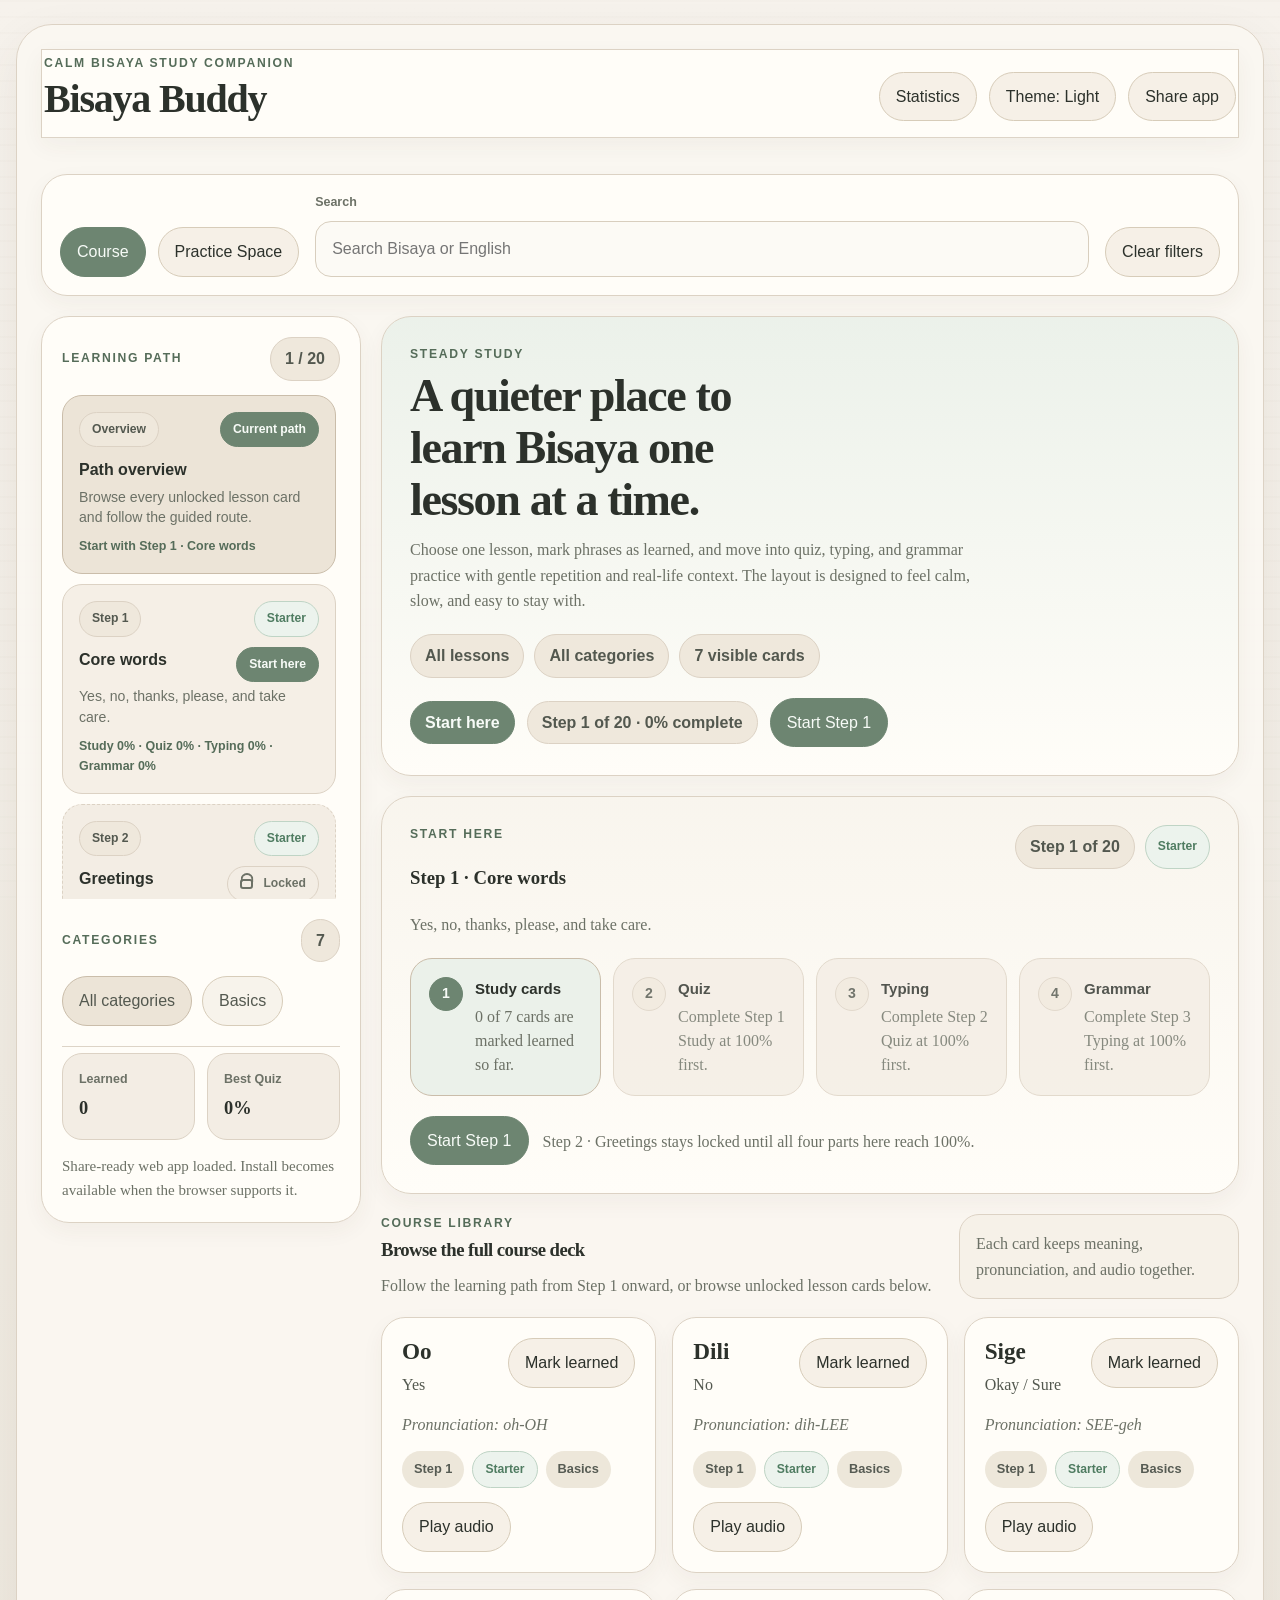
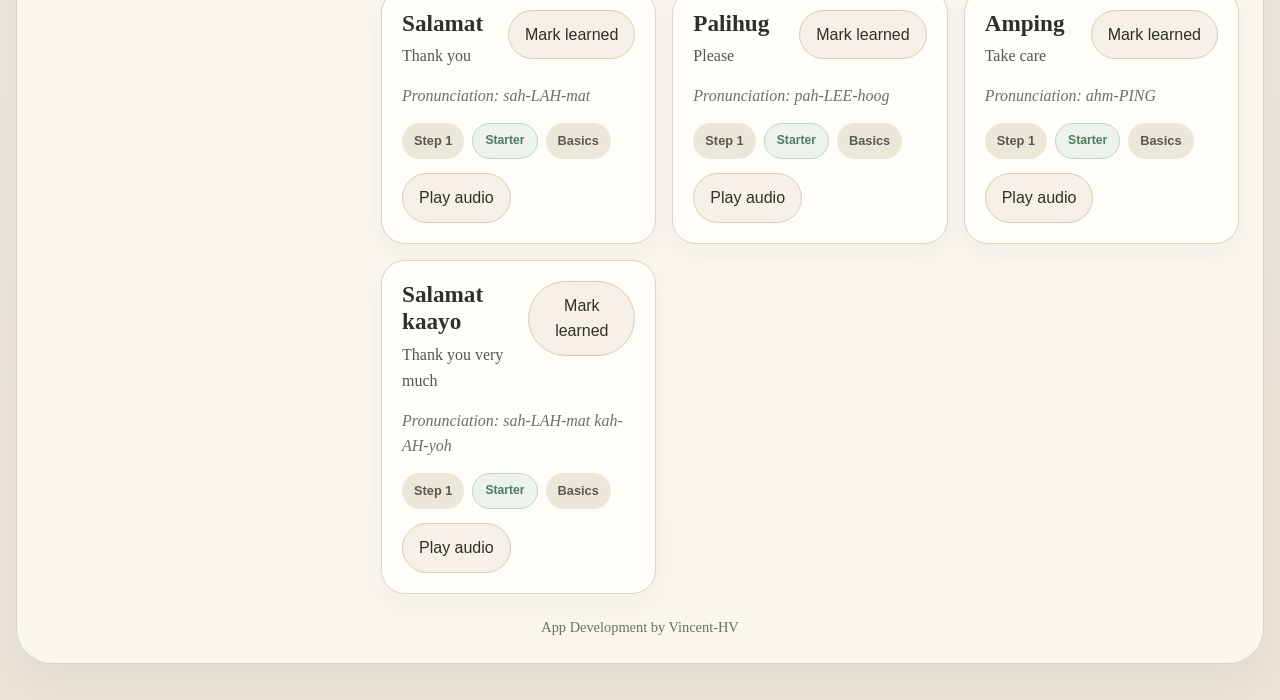
==== Bisaya Buddy Single File.html @ e60ea327 "Initial import of Bisaya Buddy" ====
<!DOCTYPE html>
<html lang="en">
  <head>
    <meta charset="UTF-8" />
    <meta
      name="viewport"
      content="width=device-width, initial-scale=1.0, viewport-fit=cover"
    />
    <meta
      name="description"
      content="Learn Bisaya with English translations, pronunciation guides, audio, and quizzes."
    />
    <meta name="format-detection" content="telephone=no" />
    <meta name="theme-color" content="#ece6db" />
    <meta name="mobile-web-app-capable" content="yes" />
    <meta name="apple-mobile-web-app-capable" content="yes" />
    <meta name="apple-mobile-web-app-status-bar-style" content="default" />
    <meta name="apple-mobile-web-app-title" content="Bisaya Buddy" />
    <title>Bisaya Buddy</title>
    <link rel="icon" href="[data-uri]" />
    <style>
:root {
  color-scheme: light;
  --safe-top: env(safe-area-inset-top, 0px);
  --safe-right: env(safe-area-inset-right, 0px);
  --safe-bottom: env(safe-area-inset-bottom, 0px);
  --safe-left: env(safe-area-inset-left, 0px);
  --page-bg: #f5f1ea;
  --page-bg-alt: #ece6db;
  --page-ink: #2c312b;
  --muted: #6c7166;
  --muted-strong: #53584f;
  --line: #ddd4c7;
  --line-strong: #cfc2b1;
  --shell-bg: rgba(251, 248, 242, 0.9);
  --panel-bg: #fffdf8;
  --panel-muted: #f3ede4;
  --panel-soft: #f7f3eb;
  --panel-border: #dcd2c4;
  --panel-shadow: 0 18px 48px rgba(72, 63, 49, 0.08);
  --shadow-soft: 0 8px 22px rgba(72, 63, 49, 0.05);
  --accent: #6d8571;
  --accent-strong: #556c59;
  --accent-soft: #e3ece4;
  --accent-border: #bfd0c1;
  --accent-text: #f7fbf7;
  --button-bg: #f6f0e7;
  --button-hover-bg: #eee6da;
  --button-border: #d7ccb9;
  --input-bg: #fcfaf5;
  --input-border: #d8cebe;
  --input-focus: #8ea593;
  --pill-bg: #efe8dc;
  --lesson-bg: #f5efe6;
  --lesson-hover-bg: #eee7da;
  --selection-bg: #ece4d7;
  --selection-border: #cabdaa;
  --note-bg: #f6f1e8;
  --meta-chip-bg: #ede7da;
  --meta-chip-ink: #565b53;
  --empty-bg: #f4eee6;
  --empty-border: #d8ccbd;
  --choice-bg: #f7f3eb;
  --success: #4f7c61;
  --success-bg: #e8f1eb;
  --success-border: #bfd4c5;
  --danger: #9a5a60;
  --danger-bg: #f8eded;
  --danger-border: #e3c7ca;
  --radius-xl: 32px;
  --radius-lg: 24px;
  --radius-md: 18px;
  --radius-sm: 14px;
  --font-ui: "Avenir Next", "Optima", "Segoe UI", sans-serif;
  --font-copy: "Charter", Georgia, serif;
  --font-display: "Baskerville", "Times New Roman", serif;
}

html[data-theme="dark"] {
  color-scheme: dark;
  --page-bg: #202520;
  --page-bg-alt: #292e29;
  --page-ink: #f2efe8;
  --muted: #b8b3a8;
  --muted-strong: #dfdbd1;
  --line: #41473f;
  --line-strong: #555d53;
  --shell-bg: rgba(39, 44, 39, 0.88);
  --panel-bg: #2d322d;
  --panel-muted: #343934;
  --panel-soft: #303630;
  --panel-border: #454b43;
  --panel-shadow: 0 24px 58px rgba(0, 0, 0, 0.22);
  --shadow-soft: 0 10px 24px rgba(0, 0, 0, 0.18);
  --accent: #92ab95;
  --accent-strong: #b8c9b8;
  --accent-soft: #374238;
  --accent-border: #57695a;
  --accent-text: #182018;
  --button-bg: #373c37;
  --button-hover-bg: #414741;
  --button-border: #515850;
  --input-bg: #2f342f;
  --input-border: #4d534c;
  --input-focus: #9fb6a2;
  --pill-bg: #393e39;
  --lesson-bg: #333833;
  --lesson-hover-bg: #3a403a;
  --selection-bg: #414841;
  --selection-border: #657264;
  --note-bg: #333834;
  --meta-chip-bg: #3a403a;
  --meta-chip-ink: #d8dfd4;
  --empty-bg: #333833;
  --empty-border: #4c524c;
  --choice-bg: #343934;
  --success: #95cbab;
  --success-bg: #243328;
  --success-border: #466a52;
  --danger: #f0b5ba;
  --danger-bg: #472c31;
  --danger-border: #704249;
}

* {
  box-sizing: border-box;
}

html,
body {
  min-height: 100%;
  margin: 0;
}

html {
  -webkit-text-size-adjust: 100%;
}

body {
  position: relative;
  min-height: 100svh;
  color: var(--page-ink);
  font-family: var(--font-copy);
  line-height: 1.6;
  background: linear-gradient(180deg, var(--page-bg), var(--page-bg-alt));
  overscroll-behavior-y: none;
  transition:
    background 220ms ease,
    color 220ms ease;
}

body::before {
  content: "";
  position: fixed;
  inset: 0;
  pointer-events: none;
  background:
    linear-gradient(rgba(255, 255, 255, 0.12), rgba(255, 255, 255, 0.12)) 0 0 / 100% 1px,
    linear-gradient(90deg, rgba(255, 255, 255, 0.06), rgba(255, 255, 255, 0.06)) 0 0 / 1px 100%,
    repeating-linear-gradient(
      180deg,
      rgba(120, 110, 93, 0.03),
      rgba(120, 110, 93, 0.03) 2px,
      transparent 2px,
      transparent 16px
    );
  opacity: 0.55;
}

button,
input,
select {
  font: inherit;
  touch-action: manipulation;
}

button,
input,
select,
.window-kicker,
.section-kicker,
.eyebrow,
.quiz-kicker,
.search-label,
.mini-label,
.lesson-item,
.chip,
.counter-pill,
.glass-pill,
.toolbar-button,
.tab,
.sound-button,
.learn-button,
.choice-button,
.exercise-tab,
.meta-chip {
  font-family: var(--font-ui);
}

.backdrop-orb,
.backdrop-grid,
.traffic-lights {
  display: none;
}

.window-shell {
  position: relative;
  z-index: 1;
  width: min(1380px, calc(100% - 32px - var(--safe-left) - var(--safe-right)));
  margin: calc(24px + var(--safe-top)) auto calc(36px + var(--safe-bottom));
  padding: 24px;
  border-radius: 36px;
  background: var(--shell-bg);
  border: 1px solid var(--panel-border);
  box-shadow: var(--panel-shadow);
}

.glass-panel,
.material-panel,
.sidebar,
.study-card,
.quiz-card,
.practice-card,
.lesson-shell,
.study-next-panel {
  background: var(--panel-bg);
  border: 1px solid var(--panel-border);
  box-shadow: var(--shadow-soft);
}

.window-chrome {
  display: grid;
  grid-template-columns: minmax(0, 1fr) auto;
  gap: 18px;
  align-items: end;
  padding: 4px 2px 16px;
  border-bottom: 1px solid var(--line);
}

.window-title-group {
  display: grid;
  gap: 4px;
}

.window-kicker,
.section-kicker,
.eyebrow,
.quiz-kicker {
  margin: 0;
  color: var(--accent-strong);
  font-size: 0.76rem;
  font-weight: 700;
  letter-spacing: 0.14em;
  text-transform: uppercase;
}

.window-title {
  margin: 0;
  font-family: var(--font-display);
  font-size: clamp(1.8rem, 3.2vw, 2.5rem);
  line-height: 1.1;
  letter-spacing: -0.03em;
}

.window-actions,
.tabs,
.hero-badges,
.hero-actions,
.card-actions,
.quiz-actions,
.chip-list,
.lesson-header-actions,
.study-next-actions {
  display: flex;
  flex-wrap: wrap;
  gap: 12px;
}

.toolbar-button,
.tab,
.sound-button,
.learn-button,
.choice-button,
.exercise-tab,
.chip {
  appearance: none;
  display: inline-flex;
  align-items: center;
  justify-content: center;
  gap: 8px;
  padding: 11px 16px;
  border-radius: 999px;
  border: 1px solid var(--button-border);
  background: var(--button-bg);
  color: var(--page-ink);
  cursor: pointer;
  transition:
    background-color 160ms ease,
    border-color 160ms ease,
    color 160ms ease,
    transform 160ms ease;
}

.toolbar-button:hover,
.tab:hover,
.sound-button:hover,
.learn-button:hover,
.choice-button:hover,
.exercise-tab:hover,
.chip:hover,
.lesson-item:hover {
  background: var(--button-hover-bg);
  transform: translateY(-1px);
}

.toolbar-button.primary,
.toolbar-button.is-active,
.tab.is-active,
.exercise-tab.is-active {
  background: var(--accent);
  border-color: var(--accent);
  color: var(--accent-text);
}

.toolbar-button:disabled,
.sound-button:disabled,
.learn-button:disabled,
.choice-button:disabled,
.chip:disabled {
  opacity: 0.55;
  cursor: not-allowed;
  transform: none;
}

.theme-toggle {
  min-width: 124px;
}

.stats-strip {
  display: flex;
  justify-content: flex-end;
  margin-top: 18px;
}

.stats-panel {
  width: min(430px, 100%);
  padding: 24px;
  border-radius: 28px;
  display: grid;
  gap: 18px;
  background:
    linear-gradient(180deg, color-mix(in srgb, var(--panel-soft) 78%, var(--panel-bg)), var(--panel-bg));
}

.stats-panel[hidden] {
  display: none;
}

.stats-panel-header {
  display: grid;
  grid-template-columns: minmax(0, 1fr) auto;
  gap: 16px;
  align-items: start;
}

.stats-grid {
  display: grid;
  grid-template-columns: repeat(2, minmax(0, 1fr));
  gap: 12px;
}

.stats-track-list,
.stats-focus-list {
  display: grid;
  gap: 10px;
  margin-top: 10px;
  -webkit-overflow-scrolling: touch;
}

.stats-track-row,
.stats-focus-item,
.stats-empty {
  padding: 14px 16px;
  border-radius: 18px;
  border: 1px solid var(--panel-border);
  background: var(--panel-soft);
}

.stats-track-row {
  display: grid;
  grid-template-columns: minmax(0, 1fr) auto;
  gap: 12px;
  align-items: center;
}

.stats-track-row strong,
.stats-focus-item strong {
  display: block;
  font-family: var(--font-ui);
}

.stats-track-row p,
.stats-focus-item p,
.stats-focus-item span,
.stats-empty,
.stats-recommendation {
  margin: 4px 0 0;
  color: var(--muted);
  line-height: 1.5;
}

.stats-focus-item span {
  display: block;
  font-size: 0.84rem;
  color: var(--accent-strong);
  font-weight: 700;
}

.stats-recommendation {
  margin: 0;
  padding-top: 4px;
  color: var(--accent-strong);
}

.floating-toolbar {
  margin-top: 18px;
  padding: 18px;
  border-radius: 26px;
  display: grid;
  grid-template-columns: auto minmax(0, 1fr) auto;
  gap: 16px;
  align-items: end;
}

.search-shell,
.mode-shell {
  display: grid;
  gap: 8px;
}

.search-label {
  font-size: 0.78rem;
  font-weight: 700;
  color: var(--muted);
}

.search-shell input,
.mode-shell select,
.typing-input {
  width: 100%;
  min-width: 0;
  font-size: 16px;
  padding: 14px 16px;
  border-radius: 16px;
  border: 1px solid var(--input-border);
  background: var(--input-bg);
  color: var(--page-ink);
  transition:
    border-color 160ms ease,
    background-color 160ms ease,
    box-shadow 160ms ease;
}

.search-shell input:focus,
.mode-shell select:focus,
.typing-input:focus {
  outline: none;
  border-color: var(--input-focus);
  box-shadow: 0 0 0 4px color-mix(in srgb, var(--accent) 18%, transparent);
}

.workspace {
  margin-top: 20px;
  display: grid;
  grid-template-columns: 320px minmax(0, 1fr);
  gap: 20px;
  align-items: start;
}

.sidebar {
  position: sticky;
  top: 18px;
  padding: 20px;
  border-radius: 28px;
  display: grid;
  gap: 20px;
}

.sidebar-section {
  display: grid;
  gap: 14px;
}

.sidebar-foot {
  padding-top: 6px;
  border-top: 1px solid var(--line);
}

.section-heading {
  display: flex;
  align-items: center;
  justify-content: space-between;
  gap: 12px;
}

.counter-pill,
.glass-pill {
  display: inline-flex;
  align-items: center;
  justify-content: center;
  min-height: 36px;
  padding: 8px 14px;
  border-radius: 999px;
  border: 1px solid var(--panel-border);
  background: var(--pill-bg);
  color: var(--muted-strong);
  font-weight: 700;
}

.lesson-list {
  display: grid;
  gap: 10px;
  max-height: min(56vh, 820px);
  overflow: auto;
  -webkit-overflow-scrolling: touch;
  padding-right: 4px;
}

.lesson-item {
  text-align: left;
  border-radius: 20px;
  border: 1px solid var(--panel-border);
  background: var(--lesson-bg);
  color: var(--page-ink);
  padding: 16px;
  cursor: pointer;
  transition:
    background-color 160ms ease,
    border-color 160ms ease,
    transform 160ms ease;
}

.lesson-item.is-active,
.chip.is-active,
.learn-button.is-on {
  background: var(--selection-bg);
  border-color: var(--selection-border);
}

.lesson-item:disabled {
  opacity: 1;
}

.lesson-item.is-locked {
  cursor: not-allowed;
  background: var(--panel-muted);
  border-style: dashed;
}

.lesson-item.is-locked:hover {
  background: var(--panel-muted);
  transform: none;
}

.lesson-card-top,
.lesson-title-row {
  display: flex;
  align-items: center;
  justify-content: space-between;
  gap: 12px;
}

.lesson-card-top {
  margin-bottom: 10px;
}

.lesson-title-row {
  align-items: flex-start;
}

.lesson-step-badge,
.lesson-status-tag,
.difficulty-tag {
  display: inline-flex;
  align-items: center;
  justify-content: center;
  gap: 8px;
  padding: 7px 12px;
  border-radius: 999px;
  border: 1px solid var(--panel-border);
  font-family: var(--font-ui);
  font-size: 0.76rem;
  font-weight: 700;
  white-space: nowrap;
}

.lesson-step-badge {
  background: var(--pill-bg);
  color: var(--muted-strong);
}

.difficulty-tag {
  background: var(--meta-chip-bg);
  color: var(--meta-chip-ink);
}

.difficulty-tag.starter {
  background: color-mix(in srgb, var(--success-bg) 82%, var(--panel-bg));
  border-color: var(--success-border);
  color: var(--success);
}

.difficulty-tag.intermediate {
  background: color-mix(in srgb, #d4b06e 24%, var(--panel-bg));
  border-color: color-mix(in srgb, #b79149 34%, var(--panel-border));
  color: color-mix(in srgb, #6f531f 88%, var(--page-ink));
}

.difficulty-tag.hard {
  background: color-mix(in srgb, var(--danger-bg) 76%, var(--panel-bg));
  border-color: var(--danger-border);
  color: var(--danger);
}

.difficulty-tag.complete {
  background: var(--success-bg);
  border-color: var(--success-border);
  color: var(--success);
}

.lesson-status-tag.is-current,
.status-pill.is-current {
  background: var(--accent);
  border-color: var(--accent);
  color: var(--accent-text);
}

.lesson-status-tag.is-complete,
.status-pill.is-complete {
  background: var(--success-bg);
  border-color: var(--success-border);
  color: var(--success);
}

.lesson-status-tag.is-active,
.status-pill.is-active {
  background: var(--selection-bg);
  border-color: var(--selection-border);
  color: var(--page-ink);
}

.lesson-status-tag.is-ready,
.status-pill.is-ready {
  background: var(--pill-bg);
  color: var(--muted-strong);
}

.lesson-status-tag.is-locked,
.status-pill.is-locked {
  background: var(--panel-muted);
  border-color: var(--panel-border);
  color: var(--muted);
}

.lesson-lock {
  position: relative;
  display: inline-block;
  width: 13px;
  height: 10px;
  margin-right: 2px;
  border: 2px solid currentColor;
  border-radius: 3px;
}

.lesson-lock::before {
  content: "";
  position: absolute;
  left: 50%;
  bottom: calc(100% - 1px);
  width: 9px;
  height: 7px;
  border: 2px solid currentColor;
  border-bottom: 0;
  border-radius: 9px 9px 0 0;
  transform: translateX(-50%);
}

.lesson-title {
  display: block;
  font-weight: 700;
}

.lesson-summary {
  display: block;
  margin-top: 4px;
  color: var(--muted);
  font-size: 0.88rem;
  line-height: 1.45;
}

.lesson-meta-line {
  display: block;
  margin-top: 10px;
  color: var(--accent-strong);
  font-size: 0.78rem;
  font-weight: 700;
}

.chip-list {
  gap: 10px;
}

.chip {
  background: var(--panel-soft);
  color: var(--muted-strong);
}

.mini-stat-stack {
  display: grid;
  grid-template-columns: repeat(2, minmax(0, 1fr));
  gap: 12px;
}

.mini-stat {
  padding: 16px;
  border-radius: 20px;
  border: 1px solid var(--panel-border);
  background: var(--panel-muted);
  display: grid;
  gap: 4px;
}

.mini-label {
  font-size: 0.78rem;
  font-weight: 700;
  color: var(--muted);
}

.mini-stat strong {
  font-size: 1.15rem;
}

.app-status {
  margin: 0;
  color: var(--muted);
  font-size: 0.94rem;
  line-height: 1.6;
}

.content-region {
  display: grid;
  gap: 20px;
}

.hero-panel,
.path-panel,
.lesson-shell,
.quiz-card,
.practice-card {
  padding: 28px;
  border-radius: 30px;
}

.hero-panel {
  display: grid;
  gap: 20px;
  background:
    linear-gradient(180deg, color-mix(in srgb, var(--accent-soft) 70%, var(--panel-bg)), var(--panel-bg));
}

.hero-copy h2,
.view-header h3,
.quiz-card h3,
.study-next-header h3 {
  margin: 6px 0 0;
  font-family: var(--font-display);
  font-weight: 700;
  line-height: 1.12;
  letter-spacing: -0.03em;
}

.hero-copy h2 {
  font-size: clamp(2rem, 3.6vw, 3rem);
  max-width: 14ch;
}

.hero-text,
.section-copy,
.quiz-helper {
  margin: 12px 0 0;
  max-width: 70ch;
  color: var(--muted);
}

.hero-badges {
  gap: 10px;
}

.hero-actions {
  align-items: center;
}

.path-panel {
  display: grid;
  gap: 20px;
  background:
    linear-gradient(180deg, color-mix(in srgb, var(--panel-soft) 80%, var(--panel-bg)), var(--panel-bg));
}

.path-header {
  display: grid;
  grid-template-columns: minmax(0, 1fr) auto;
  gap: 18px;
  align-items: start;
}

.path-badges {
  display: flex;
  flex-wrap: wrap;
  justify-content: flex-end;
  gap: 10px;
}

.path-grid {
  display: grid;
  grid-template-columns: repeat(4, minmax(0, 1fr));
  gap: 12px;
}

.path-check {
  display: grid;
  grid-template-columns: auto minmax(0, 1fr);
  gap: 12px;
  padding: 18px;
  border-radius: 22px;
  border: 1px solid var(--panel-border);
  background: var(--panel-soft);
}

.path-check strong {
  display: block;
  font-family: var(--font-ui);
  font-size: 0.94rem;
}

.path-check p,
.path-footnote {
  margin: 4px 0 0;
  color: var(--muted);
  line-height: 1.5;
}

.path-check-step {
  display: inline-flex;
  align-items: center;
  justify-content: center;
  width: 34px;
  height: 34px;
  border-radius: 999px;
  background: var(--pill-bg);
  border: 1px solid var(--panel-border);
  color: var(--muted-strong);
  font-family: var(--font-ui);
  font-size: 0.88rem;
  font-weight: 700;
}

.path-check.is-current {
  background: color-mix(in srgb, var(--accent-soft) 70%, var(--panel-bg));
  border-color: var(--selection-border);
}

.path-check.is-current .path-check-step {
  background: var(--accent);
  border-color: var(--accent);
  color: var(--accent-text);
}

.path-check.is-complete {
  background: var(--success-bg);
  border-color: var(--success-border);
}

.path-check.is-complete .path-check-step {
  background: var(--success);
  border-color: var(--success);
  color: var(--panel-bg);
}

.path-check.is-locked {
  background: var(--panel-muted);
  opacity: 0.82;
}

.path-actions {
  display: flex;
  flex-wrap: wrap;
  align-items: center;
  gap: 14px;
}

.path-footnote {
  max-width: 64ch;
}

.view {
  display: none;
}

.view.is-active {
  display: block;
}

.view-header {
  display: grid;
  grid-template-columns: minmax(0, 1fr) auto;
  gap: 18px;
  align-items: start;
  margin-bottom: 18px;
}

.view-header.compact {
  margin-bottom: 0;
}

.glass-note {
  max-width: 280px;
  padding: 16px;
  border-radius: 20px;
  border: 1px solid var(--panel-border);
  background: var(--note-bg);
  color: var(--muted);
}

.lesson-header {
  display: grid;
  grid-template-columns: minmax(0, 1fr) auto;
  gap: 18px;
  align-items: start;
}

.lesson-header-actions {
  justify-content: flex-end;
}

.lesson-progress-track {
  width: 100%;
  height: 12px;
  border-radius: 999px;
  background: var(--panel-muted);
  overflow: hidden;
}

.lesson-progress-bar {
  width: 0;
  height: 100%;
  border-radius: inherit;
  background: linear-gradient(90deg, var(--accent), color-mix(in srgb, var(--accent) 62%, white));
  transition: width 180ms ease;
}

.lesson-stats,
.quiz-stats,
.practice-overview {
  display: grid;
  gap: 12px;
}

.lesson-stats {
  grid-template-columns: repeat(5, minmax(0, 1fr));
}

.quiz-stats,
.practice-overview {
  grid-template-columns: repeat(2, minmax(0, 1fr));
}

.exercise-tabs {
  display: inline-flex;
  flex-wrap: wrap;
  gap: 8px;
  padding: 6px;
  border-radius: 18px;
  background: var(--panel-muted);
  border: 1px solid var(--panel-border);
  width: fit-content;
}

.exercise-tab.is-complete:not(.is-active) {
  background: var(--success-bg);
  border-color: var(--success-border);
  color: var(--success);
}

.exercise-tab.is-locked {
  background: var(--panel-soft);
  color: var(--muted);
  opacity: 0.66;
}

.exercise-tab.is-locked:hover {
  background: var(--panel-soft);
  transform: none;
}

.lesson-body {
  display: grid;
  gap: 20px;
}

.ios-top-bar {
  display: contents;
}

.ios-journey-shell {
  display: none;
}

.exercise-pane {
  display: none;
}

.exercise-pane.is-active {
  display: block;
}

.typing-shell {
  display: grid;
  gap: 8px;
  padding: 18px;
  border-radius: 22px;
  border: 1px solid var(--panel-border);
  background: var(--panel-muted);
}

.typing-input:disabled {
  opacity: 0.72;
}

.hint-text {
  margin: 0;
  min-height: 1.5em;
  color: var(--muted);
}

.grammar-sentence {
  margin: 0;
  padding: 18px;
  border-radius: 22px;
  border: 1px dashed var(--empty-border);
  background: var(--empty-bg);
  color: var(--muted-strong);
  font-size: 1.05rem;
}

.study-next-panel {
  margin-top: 20px;
  padding: 24px;
  border-radius: 28px;
  display: grid;
  gap: 16px;
  background: linear-gradient(180deg, var(--accent-soft), var(--panel-bg));
}

.study-next-header {
  display: grid;
  grid-template-columns: minmax(0, 1fr) auto;
  gap: 16px;
  align-items: start;
}

.study-next-header h3 {
  font-size: 1.35rem;
}

.card-grid {
  display: grid;
  gap: 16px;
  grid-template-columns: repeat(auto-fit, minmax(260px, 1fr));
}

.study-card {
  display: grid;
  gap: 14px;
  padding: 20px;
  border-radius: 24px;
}

.card-top {
  display: flex;
  justify-content: space-between;
  gap: 12px;
  align-items: start;
}

.card-bisaya,
.card-english,
.card-pronunciation,
.quiz-feedback {
  margin: 0;
}

.card-bisaya {
  font-family: var(--font-display);
  font-size: 1.45rem;
  line-height: 1.2;
}

.card-english {
  margin-top: 6px;
  color: var(--muted-strong);
}

.card-pronunciation {
  color: var(--muted);
  font-style: italic;
}

.card-meta {
  display: flex;
  flex-wrap: wrap;
  gap: 8px;
}

.meta-chip {
  display: inline-flex;
  align-items: center;
  padding: 8px 12px;
  border-radius: 999px;
  background: var(--meta-chip-bg);
  color: var(--meta-chip-ink);
  font-size: 0.8rem;
  font-weight: 700;
}

.empty-state {
  padding: 30px;
  border-radius: 24px;
  border: 1px dashed var(--empty-border);
  background: var(--empty-bg);
  color: var(--muted);
  text-align: center;
}

.quiz-card,
.practice-card {
  display: grid;
  gap: 18px;
}

.quiz-audio-wrap {
  display: flex;
}

.quiz-options {
  display: grid;
  gap: 12px;
}

.choice-button {
  justify-content: flex-start;
  border-radius: 18px;
  text-align: left;
  background: var(--choice-bg);
  line-height: 1.5;
  padding: 14px 16px;
}

.choice-button.is-correct {
  background: var(--success-bg);
  border-color: var(--success-border);
  color: var(--success);
}

.choice-button.is-wrong {
  background: var(--danger-bg);
  border-color: var(--danger-border);
  color: var(--danger);
}

.quiz-feedback {
  min-height: 1.5em;
  font-weight: 700;
}

.quiz-feedback.success {
  color: var(--success);
}

.quiz-feedback.error {
  color: var(--danger);
}

.toolbar-button[hidden],
#lesson-next-question[hidden] {
  display: none;
}

.app-footer {
  margin-top: 18px;
  padding: 4px 2px 0;
  text-align: center;
}

.app-footer p {
  margin: 0;
  color: var(--muted);
  font-size: 0.9rem;
}

.ios-welcome-screen,
.ios-complete-modal {
  position: absolute;
  inset: 0;
  z-index: 50;
  display: grid;
  place-items: center;
  padding:
    calc(24px + var(--safe-top))
    calc(20px + var(--safe-right))
    calc(24px + var(--safe-bottom))
    calc(20px + var(--safe-left));
  background:
    linear-gradient(180deg, color-mix(in srgb, var(--page-bg) 84%, transparent), color-mix(in srgb, var(--page-bg-alt) 92%, transparent)),
    rgba(245, 241, 234, 0.72);
  backdrop-filter: blur(18px);
}

.ios-welcome-screen[hidden],
.ios-complete-modal[hidden] {
  display: none;
}

.ios-welcome-card,
.ios-complete-card {
  width: min(100%, 460px);
  padding: 30px 24px;
  border-radius: 32px;
  display: grid;
  gap: 18px;
  background:
    linear-gradient(180deg, color-mix(in srgb, var(--panel-soft) 72%, var(--panel-bg)), var(--panel-bg));
}

.ios-welcome-card h2,
.ios-complete-card h2 {
  margin: 0;
  font-family: var(--font-display);
  font-size: clamp(2rem, 5vw, 2.8rem);
  line-height: 1.05;
  letter-spacing: -0.04em;
}

.ios-welcome-pills,
.ios-complete-actions {
  display: flex;
  flex-wrap: wrap;
  gap: 12px;
}

.ios-cta-button {
  width: 100%;
  min-height: 56px;
  font-size: 1rem;
  font-weight: 700;
}

body.ios-native-app {
  --page-bg: #eef5ff;
  --page-bg-alt: #f8fbff;
  --page-ink: #0d1a2d;
  --muted: #69788f;
  --muted-strong: #32435d;
  --line: rgba(137, 164, 209, 0.22);
  --line-strong: rgba(123, 151, 199, 0.34);
  --shell-bg: rgba(255, 255, 255, 0.18);
  --panel-bg: rgba(255, 255, 255, 0.68);
  --panel-muted: rgba(243, 247, 255, 0.86);
  --panel-soft: rgba(255, 255, 255, 0.74);
  --panel-border: rgba(134, 166, 214, 0.28);
  --panel-shadow: 0 26px 70px rgba(46, 82, 139, 0.16);
  --shadow-soft: 0 14px 36px rgba(46, 82, 139, 0.12);
  --accent: #1d74ff;
  --accent-strong: #1558dd;
  --accent-soft: rgba(225, 237, 255, 0.92);
  --accent-border: rgba(29, 116, 255, 0.34);
  --accent-text: #f8fbff;
  --button-bg: rgba(255, 255, 255, 0.58);
  --button-hover-bg: rgba(255, 255, 255, 0.82);
  --button-border: rgba(134, 166, 214, 0.32);
  --input-bg: rgba(255, 255, 255, 0.68);
  --input-border: rgba(134, 166, 214, 0.34);
  --input-focus: #7cadff;
  --pill-bg: rgba(247, 250, 255, 0.74);
  --lesson-bg: rgba(255, 255, 255, 0.62);
  --lesson-hover-bg: rgba(251, 253, 255, 0.84);
  --selection-bg: rgba(227, 237, 255, 0.94);
  --selection-border: rgba(90, 131, 219, 0.28);
  --note-bg: rgba(242, 247, 255, 0.78);
  --meta-chip-bg: rgba(234, 241, 253, 0.9);
  --meta-chip-ink: #365173;
  --empty-bg: rgba(244, 248, 255, 0.74);
  --empty-border: rgba(134, 166, 214, 0.3);
  --choice-bg: rgba(255, 255, 255, 0.78);
  --success: #0a9f79;
  --success-bg: rgba(10, 159, 121, 0.12);
  --success-border: rgba(10, 159, 121, 0.24);
  --danger: #e95772;
  --danger-bg: rgba(233, 87, 114, 0.11);
  --danger-border: rgba(233, 87, 114, 0.24);
  --font-ui: "SF Pro Text", "Inter Variable", "Avenir Next", -apple-system, BlinkMacSystemFont, sans-serif;
  --font-copy: "SF Pro Text", "Inter Variable", "Avenir Next", -apple-system, BlinkMacSystemFont, sans-serif;
  --font-display: "SF Pro Rounded", "Sora", "SF Pro Display", "Avenir Next", ui-rounded, -apple-system, BlinkMacSystemFont, sans-serif;
  overflow: hidden;
  background:
    radial-gradient(circle at 12% 10%, rgba(66, 153, 255, 0.18), transparent 24%),
    radial-gradient(circle at 86% 12%, rgba(255, 142, 88, 0.15), transparent 22%),
    radial-gradient(circle at 50% 110%, rgba(66, 213, 201, 0.18), transparent 34%),
    linear-gradient(180deg, #edf5ff 0%, #f7fbff 48%, #eef3ff 100%);
}

html[data-theme="dark"] body.ios-native-app {
  --page-bg: #08121f;
  --page-bg-alt: #111d30;
  --page-ink: #eef4ff;
  --muted: #9fb1c9;
  --muted-strong: #d8e4f7;
  --line: rgba(118, 149, 201, 0.16);
  --line-strong: rgba(133, 166, 223, 0.24);
  --shell-bg: rgba(8, 18, 31, 0.18);
  --panel-bg: rgba(13, 23, 41, 0.72);
  --panel-muted: rgba(16, 28, 49, 0.84);
  --panel-soft: rgba(18, 32, 57, 0.8);
  --panel-border: rgba(123, 156, 214, 0.2);
  --panel-shadow: 0 30px 84px rgba(0, 0, 0, 0.34);
  --shadow-soft: 0 14px 38px rgba(0, 0, 0, 0.26);
  --accent: #73b7ff;
  --accent-strong: #d7e8ff;
  --accent-soft: rgba(18, 40, 77, 0.92);
  --accent-border: rgba(115, 183, 255, 0.28);
  --accent-text: #06101d;
  --button-bg: rgba(18, 31, 53, 0.72);
  --button-hover-bg: rgba(24, 41, 69, 0.9);
  --button-border: rgba(123, 156, 214, 0.22);
  --input-bg: rgba(17, 30, 52, 0.82);
  --input-border: rgba(123, 156, 214, 0.24);
  --input-focus: #85bfff;
  --pill-bg: rgba(16, 28, 48, 0.82);
  --lesson-bg: rgba(14, 24, 42, 0.78);
  --lesson-hover-bg: rgba(20, 33, 57, 0.9);
  --selection-bg: rgba(23, 54, 102, 0.86);
  --selection-border: rgba(99, 157, 255, 0.3);
  --note-bg: rgba(17, 30, 52, 0.82);
  --meta-chip-bg: rgba(22, 38, 66, 0.9);
  --meta-chip-ink: #d4e3fb;
  --empty-bg: rgba(15, 26, 45, 0.8);
  --empty-border: rgba(123, 156, 214, 0.22);
  --choice-bg: rgba(18, 32, 57, 0.86);
  --success: #6ef0c7;
  --success-bg: rgba(53, 166, 138, 0.18);
  --success-border: rgba(92, 209, 180, 0.28);
  --danger: #ff95a7;
  --danger-bg: rgba(143, 49, 70, 0.24);
  --danger-border: rgba(255, 149, 167, 0.26);
  background:
    radial-gradient(circle at 12% 10%, rgba(29, 116, 255, 0.22), transparent 24%),
    radial-gradient(circle at 88% 12%, rgba(255, 140, 89, 0.16), transparent 22%),
    radial-gradient(circle at 50% 110%, rgba(48, 183, 194, 0.18), transparent 34%),
    linear-gradient(180deg, #08111d 0%, #0d1728 46%, #101a2d 100%);
}

body.ios-native-app::before,
body.ios-native-app::after {
  content: "";
  position: fixed;
  inset: 0;
  pointer-events: none;
  z-index: 0;
}

body.ios-native-app::before {
  background:
    linear-gradient(120deg, rgba(255, 255, 255, 0.42), transparent 28%),
    linear-gradient(180deg, rgba(255, 255, 255, 0.14), transparent 52%),
    linear-gradient(90deg, rgba(255, 255, 255, 0.08), transparent 20%, transparent 80%, rgba(255, 255, 255, 0.06));
  opacity: 0.7;
}

body.ios-native-app::after {
  inset: -18%;
  background:
    radial-gradient(circle at 18% 18%, rgba(29, 116, 255, 0.24), transparent 22%),
    radial-gradient(circle at 86% 18%, rgba(255, 140, 89, 0.18), transparent 20%),
    radial-gradient(circle at 52% 78%, rgba(46, 211, 196, 0.18), transparent 28%);
  filter: blur(72px);
  opacity: 0.88;
}

body.ios-native-app .window-shell {
  width: 100%;
  min-height: 100svh;
  margin: 0;
  padding: 0;
  border: 0;
  border-radius: 0;
  background: transparent;
  box-shadow: none;
  overflow: hidden;
}

body.ios-native-app .window-chrome,
body.ios-native-app .stats-strip,
body.ios-native-app .floating-toolbar,
body.ios-native-app .sidebar,
body.ios-native-app .hero-panel,
body.ios-native-app .path-panel,
body.ios-native-app #course-view,
body.ios-native-app .app-footer {
  display: none !important;
}

body.ios-native-app .workspace {
  margin-top: 0;
  grid-template-columns: 1fr;
  gap: 0;
  height: 100svh;
}

body.ios-native-app .content-region {
  gap: 0;
  height: 100%;
}

body.ios-native-app .view,
body.ios-native-app .view.is-active {
  display: block;
  height: 100%;
}

body.ios-native-app .lesson-shell {
  height: 100%;
  padding: 0;
  border: 0;
  border-radius: 0;
  box-shadow: none;
  background:
    linear-gradient(180deg, color-mix(in srgb, var(--page-bg) 92%, white), var(--page-bg-alt));
  display: grid;
  align-content: stretch;
  grid-template-rows: auto minmax(0, 1fr);
  gap: 0;
  overflow: hidden;
}

body.ios-native-app .ios-top-bar {
  position: sticky;
  top: 0;
  z-index: 10;
  display: grid;
  gap: 10px;
  padding:
    calc(12px + var(--safe-top))
    calc(16px + var(--safe-right))
    12px
    calc(16px + var(--safe-left));
  background:
    linear-gradient(180deg, color-mix(in srgb, var(--page-bg) 95%, white), color-mix(in srgb, var(--page-bg) 82%, transparent));
  backdrop-filter: blur(22px) saturate(1.2);
  border-bottom: 1px solid transparent;
  transition: box-shadow 180ms ease, border-color 180ms ease, background 180ms ease;
}

body.ios-native-app .ios-top-bar.is-scrolled,
body.ios-native-app.ios-topbar-scrolled .ios-top-bar {
  box-shadow: 0 16px 34px rgba(39, 71, 118, 0.14);
  border-bottom-color: color-mix(in srgb, var(--panel-border) 88%, transparent);
  background:
    linear-gradient(180deg, color-mix(in srgb, var(--panel-bg) 94%, white), color-mix(in srgb, var(--page-bg-alt) 78%, transparent));
}

body.ios-native-app .ios-journey-shell {
  display: grid;
  gap: 10px;
  padding: 12px 14px;
  border-radius: 22px;
  border: 1px solid color-mix(in srgb, var(--panel-border) 85%, transparent);
  background:
    linear-gradient(180deg, color-mix(in srgb, var(--accent-soft) 58%, var(--panel-bg)), color-mix(in srgb, var(--panel-bg) 92%, white));
  box-shadow: none;
}

body.ios-native-app .ios-journey-header {
  display: grid;
  grid-template-columns: 1fr;
  gap: 12px;
  align-items: start;
}

body.ios-native-app .ios-journey-header h3 {
  margin: 4px 0 0;
  font-family: var(--font-ui);
  font-size: 1.05rem;
  line-height: 1.15;
}

body.ios-native-app .ios-journey-track {
  width: 100%;
  height: 10px;
  border-radius: 999px;
  overflow: hidden;
  background: color-mix(in srgb, var(--accent) 14%, var(--panel-bg));
}

body.ios-native-app .ios-journey-bar {
  width: 0;
  height: 100%;
  border-radius: inherit;
  background: linear-gradient(
    90deg,
    #f08b54,
    color-mix(in srgb, var(--accent) 74%, #ffe8cf)
  );
  transition: width 220ms ease;
}

body.ios-native-app .lesson-header {
  grid-template-columns: 1fr;
  gap: 12px;
  align-items: start;
}

body.ios-native-app .lesson-header .eyebrow,
body.ios-native-app #lesson-summary {
  display: none;
}

body.ios-native-app .lesson-header h3 {
  margin: 0;
  font-size: 1.15rem;
  line-height: 1.12;
  letter-spacing: -0.03em;
}

body.ios-native-app .lesson-header-actions {
  display: grid;
  grid-template-columns: repeat(2, minmax(0, 1fr));
  gap: 8px;
}

body.ios-native-app .lesson-header-actions .glass-pill {
  min-height: 38px;
  display: inline-flex;
  align-items: center;
}

body.ios-native-app .lesson-header-actions > * {
  width: 100%;
}

body.ios-native-app #back-to-course {
  grid-column: 1 / -1;
}

body.ios-native-app .lesson-progress-track {
  height: 8px;
}

body.ios-native-app .lesson-stats {
  grid-template-columns: repeat(2, minmax(0, 1fr));
  gap: 8px;
  overflow: visible;
  padding-bottom: 0;
}

body.ios-native-app .lesson-stats .mini-stat {
  min-width: 0;
  padding: 10px 12px;
  border-radius: 18px;
  background: color-mix(in srgb, var(--panel-bg) 86%, var(--panel-soft));
  border: 1px solid color-mix(in srgb, var(--panel-border) 80%, transparent);
}

body.ios-native-app .lesson-stats .mini-stat:last-child {
  grid-column: 1 / -1;
}

body.ios-native-app .exercise-tabs {
  display: grid;
  grid-template-columns: repeat(2, minmax(0, 1fr));
  width: 100%;
  overflow: visible;
  flex-wrap: wrap;
  padding: 4px;
  border-radius: 16px;
  background: color-mix(in srgb, var(--panel-muted) 84%, white);
  box-shadow: none;
}

body.ios-native-app .exercise-tab {
  flex: 1 1 auto;
  min-height: 40px;
  font-size: 0.92rem;
}

body.ios-native-app #lesson-empty,
body.ios-native-app .lesson-body {
  padding-left: calc(16px + var(--safe-left));
  padding-right: calc(16px + var(--safe-right));
}

body.ios-native-app #lesson-empty {
  margin: 14px calc(16px + var(--safe-right)) calc(16px + var(--safe-bottom))
    calc(16px + var(--safe-left));
}

body.ios-native-app .lesson-body {
  min-height: 0;
  overflow: hidden;
  overflow-x: clip;
  padding-top: 12px;
  padding-bottom: 0;
}

body.ios-native-app .exercise-pane.is-active {
  display: block;
  height: 100%;
  overflow: auto;
  overflow-x: hidden;
  -webkit-overflow-scrolling: touch;
  padding-right: 2px;
  padding-bottom: calc(34px + var(--safe-bottom));
  overscroll-behavior: contain;
}

body.ios-native-app .card-grid {
  grid-template-columns: 1fr;
}

body.ios-native-app .view-header,
body.ios-native-app .study-next-header {
  grid-template-columns: 1fr;
  gap: 10px;
}

body.ios-native-app .glass-note {
  max-width: none;
}

body.ios-native-app .ios-welcome-screen,
body.ios-native-app .ios-complete-modal {
  background:
    linear-gradient(180deg, rgba(238, 245, 255, 0.52), rgba(246, 250, 255, 0.72)),
    rgba(232, 240, 255, 0.18);
  backdrop-filter: blur(28px) saturate(1.22);
}

html[data-theme="dark"] body.ios-native-app .ios-welcome-screen,
html[data-theme="dark"] body.ios-native-app .ios-complete-modal {
  background:
    linear-gradient(180deg, rgba(6, 16, 29, 0.48), rgba(10, 20, 34, 0.76)),
    rgba(9, 18, 31, 0.24);
}

body.ios-native-app .ios-welcome-card,
body.ios-native-app .ios-complete-card,
body.ios-native-app .ios-journey-shell,
body.ios-native-app .study-card,
body.ios-native-app .quiz-card,
body.ios-native-app .practice-card,
body.ios-native-app .study-next-panel,
body.ios-native-app .typing-shell,
body.ios-native-app .grammar-sentence,
body.ios-native-app .glass-note,
body.ios-native-app .empty-state,
body.ios-native-app .lesson-stats .mini-stat,
body.ios-native-app .quiz-stats .mini-stat,
body.ios-native-app .practice-overview .mini-stat {
  border: 1px solid color-mix(in srgb, var(--panel-border) 92%, transparent);
  background:
    linear-gradient(180deg, color-mix(in srgb, var(--panel-bg) 92%, white), color-mix(in srgb, var(--panel-soft) 82%, transparent));
  box-shadow:
    inset 0 1px 0 rgba(255, 255, 255, 0.75),
    0 18px 44px rgba(39, 71, 118, 0.12);
  backdrop-filter: blur(22px) saturate(1.18);
}

html[data-theme="dark"] body.ios-native-app .ios-welcome-card,
html[data-theme="dark"] body.ios-native-app .ios-complete-card,
html[data-theme="dark"] body.ios-native-app .ios-journey-shell,
html[data-theme="dark"] body.ios-native-app .study-card,
html[data-theme="dark"] body.ios-native-app .quiz-card,
html[data-theme="dark"] body.ios-native-app .practice-card,
html[data-theme="dark"] body.ios-native-app .study-next-panel,
html[data-theme="dark"] body.ios-native-app .typing-shell,
html[data-theme="dark"] body.ios-native-app .grammar-sentence,
html[data-theme="dark"] body.ios-native-app .glass-note,
html[data-theme="dark"] body.ios-native-app .empty-state,
html[data-theme="dark"] body.ios-native-app .lesson-stats .mini-stat,
html[data-theme="dark"] body.ios-native-app .quiz-stats .mini-stat,
html[data-theme="dark"] body.ios-native-app .practice-overview .mini-stat {
  box-shadow:
    inset 0 1px 0 rgba(255, 255, 255, 0.06),
    0 20px 48px rgba(0, 0, 0, 0.28);
}

body.ios-native-app .ios-welcome-card,
body.ios-native-app .ios-complete-card {
  position: relative;
  overflow: hidden;
  width: min(100%, 500px);
  padding: 32px 26px;
  border-radius: 34px;
}

body.ios-native-app .ios-welcome-card::before,
body.ios-native-app .ios-complete-card::before {
  content: "";
  position: absolute;
  inset: 0 0 auto;
  height: 140px;
  background:
    radial-gradient(circle at 18% 20%, rgba(29, 116, 255, 0.2), transparent 42%),
    radial-gradient(circle at 80% 15%, rgba(255, 140, 89, 0.16), transparent 38%);
  pointer-events: none;
}

body.ios-native-app .ios-welcome-card > *,
body.ios-native-app .ios-complete-card > * {
  position: relative;
  z-index: 1;
}

body.ios-native-app .ios-welcome-card h2,
body.ios-native-app .ios-complete-card h2,
body.ios-native-app .ios-journey-header h3,
body.ios-native-app .lesson-header h3,
body.ios-native-app .view-header h3,
body.ios-native-app .study-next-header h3,
body.ios-native-app .card-bisaya {
  font-family: var(--font-display);
  font-weight: 700;
}

body.ios-native-app .ios-welcome-card h2,
body.ios-native-app .ios-complete-card h2 {
  font-size: clamp(2.1rem, 5vw, 3rem);
}

body.ios-native-app .card-bisaya {
  letter-spacing: -0.03em;
}

body.ios-native-app .card-pronunciation {
  font-style: normal;
  letter-spacing: 0.01em;
}

body.ios-native-app .eyebrow,
body.ios-native-app .mini-label,
body.ios-native-app .search-label {
  color: color-mix(in srgb, var(--accent-strong) 74%, var(--muted));
  letter-spacing: 0.16em;
}

body.ios-native-app .toolbar-button,
body.ios-native-app .sound-button,
body.ios-native-app .learn-button,
body.ios-native-app .choice-button,
body.ios-native-app .exercise-tab,
body.ios-native-app .chip {
  min-height: 48px;
  padding: 12px 18px;
  border-radius: 18px;
  border: 1px solid color-mix(in srgb, var(--button-border) 94%, transparent);
  background:
    linear-gradient(180deg, color-mix(in srgb, var(--button-bg) 94%, white), color-mix(in srgb, var(--panel-soft) 72%, transparent));
  box-shadow:
    inset 0 1px 0 rgba(255, 255, 255, 0.78),
    0 12px 26px rgba(41, 72, 119, 0.1);
  backdrop-filter: blur(18px) saturate(1.16);
}

body.ios-native-app .toolbar-button:hover,
body.ios-native-app .sound-button:hover,
body.ios-native-app .learn-button:hover,
body.ios-native-app .choice-button:hover,
body.ios-native-app .exercise-tab:hover,
body.ios-native-app .chip:hover {
  background:
    linear-gradient(180deg, color-mix(in srgb, var(--button-hover-bg) 94%, white), color-mix(in srgb, var(--panel-soft) 76%, transparent));
  box-shadow:
    inset 0 1px 0 rgba(255, 255, 255, 0.82),
    0 16px 28px rgba(41, 72, 119, 0.12);
}

body.ios-native-app .toolbar-button.primary,
body.ios-native-app .toolbar-button.is-active,
body.ios-native-app .exercise-tab.is-active {
  border-color: color-mix(in srgb, var(--accent-border) 92%, transparent);
  background: linear-gradient(135deg, #1672ff, #4fbaff);
  color: var(--accent-text);
  box-shadow:
    inset 0 1px 0 rgba(255, 255, 255, 0.26),
    0 18px 34px rgba(29, 116, 255, 0.28);
}

html[data-theme="dark"] body.ios-native-app .toolbar-button.primary,
html[data-theme="dark"] body.ios-native-app .toolbar-button.is-active,
html[data-theme="dark"] body.ios-native-app .exercise-tab.is-active {
  background: linear-gradient(135deg, #5aa7ff, #85d3ff);
}

body.ios-native-app .ios-cta-button {
  min-height: 58px;
  border-radius: 22px;
  font-weight: 800;
  letter-spacing: -0.01em;
}

body.ios-native-app .glass-pill,
body.ios-native-app .counter-pill,
body.ios-native-app .lesson-step-badge,
body.ios-native-app .lesson-status-tag,
body.ios-native-app .difficulty-tag,
body.ios-native-app .meta-chip {
  min-height: 34px;
  padding: 8px 13px;
  border-radius: 16px;
  border: 1px solid color-mix(in srgb, var(--panel-border) 88%, transparent);
  background: color-mix(in srgb, var(--pill-bg) 96%, white);
  box-shadow: inset 0 1px 0 rgba(255, 255, 255, 0.72);
  backdrop-filter: blur(14px) saturate(1.14);
}

body.ios-native-app .search-shell input,
body.ios-native-app .mode-shell select,
body.ios-native-app .typing-input {
  border-radius: 20px;
  border: 1px solid color-mix(in srgb, var(--input-border) 96%, transparent);
  background:
    linear-gradient(180deg, color-mix(in srgb, var(--input-bg) 94%, white), color-mix(in srgb, var(--panel-soft) 72%, transparent));
  box-shadow:
    inset 0 1px 0 rgba(255, 255, 255, 0.72),
    0 10px 24px rgba(34, 67, 115, 0.08);
}

body.ios-native-app .search-shell input:focus,
body.ios-native-app .mode-shell select:focus,
body.ios-native-app .typing-input:focus {
  box-shadow:
    0 0 0 4px color-mix(in srgb, var(--accent) 20%, transparent),
    0 16px 32px rgba(29, 116, 255, 0.12);
}

body.ios-native-app .choice-button {
  justify-content: flex-start;
  border-radius: 22px;
  line-height: 1.45;
}

body.ios-native-app .choice-button.is-correct {
  background: linear-gradient(180deg, color-mix(in srgb, var(--success-bg) 92%, white), color-mix(in srgb, var(--success-bg) 82%, transparent));
  box-shadow:
    inset 0 1px 0 rgba(255, 255, 255, 0.58),
    0 14px 28px rgba(10, 159, 121, 0.14);
}

body.ios-native-app .choice-button.is-wrong {
  background: linear-gradient(180deg, color-mix(in srgb, var(--danger-bg) 92%, white), color-mix(in srgb, var(--danger-bg) 82%, transparent));
  box-shadow:
    inset 0 1px 0 rgba(255, 255, 255, 0.58),
    0 14px 28px rgba(233, 87, 114, 0.12);
}

body.ios-native-app .study-card,
body.ios-native-app .quiz-card,
body.ios-native-app .practice-card,
body.ios-native-app .study-next-panel {
  border-radius: 28px;
}

body.ios-native-app .study-card {
  padding: 22px;
}

body.ios-native-app .typing-shell,
body.ios-native-app .grammar-sentence {
  border-style: solid;
}

body.ios-native-app .quiz-feedback {
  font-weight: 800;
}

body.ios-native-app .lesson-progress-track,
body.ios-native-app .ios-journey-track {
  background: color-mix(in srgb, var(--accent) 10%, var(--panel-bg));
  box-shadow: inset 0 1px 0 rgba(255, 255, 255, 0.56);
}

body.ios-native-app .lesson-progress-bar,
body.ios-native-app .ios-journey-bar {
  background: linear-gradient(90deg, #1672ff, #5bd0ff);
}

html[data-theme="dark"] body.ios-native-app .lesson-progress-bar,
html[data-theme="dark"] body.ios-native-app .ios-journey-bar {
  background: linear-gradient(90deg, #68b6ff, #8ee0ff);
}

body.ios-native-app.ios-welcome-active .workspace,
body.ios-native-app.ios-modal-active .workspace {
  pointer-events: none;
}

@media (max-width: 1120px) {
  .workspace {
    grid-template-columns: 1fr;
  }

  .path-grid {
    grid-template-columns: repeat(2, minmax(0, 1fr));
  }

  .sidebar {
    position: static;
  }

  .lesson-list {
    max-height: none;
  }
}

@media (max-width: 860px) {
  .window-shell {
    width: min(100% - 16px - var(--safe-left) - var(--safe-right), 100%);
    margin: calc(10px + var(--safe-top)) auto calc(22px + var(--safe-bottom));
    padding: 16px;
    border-radius: 24px;
  }

  .window-chrome,
  .stats-panel-header,
  .floating-toolbar,
  .path-header,
  .view-header,
  .study-next-header,
  .lesson-header {
    grid-template-columns: 1fr;
  }

  .window-actions,
  .path-badges,
  .lesson-header-actions {
    justify-content: flex-start;
  }

  .stats-grid {
    grid-template-columns: 1fr;
  }

  .lesson-stats {
    grid-template-columns: repeat(2, minmax(0, 1fr));
  }
}

@media (max-width: 640px) {
  .floating-toolbar,
  .sidebar,
  .hero-panel,
  .path-panel,
  .lesson-shell,
  .practice-card,
  .quiz-card,
  .study-card,
  .study-next-panel {
    padding: 18px;
  }

  .mini-stat-stack,
  .stats-grid,
  .quiz-stats,
  .lesson-stats,
  .practice-overview {
    grid-template-columns: 1fr;
  }

  .card-grid {
    grid-template-columns: 1fr;
  }

  .path-grid {
    grid-template-columns: 1fr;
  }

  .card-top,
  .hero-actions,
  .lesson-card-top,
  .lesson-title-row {
    flex-direction: column;
    align-items: stretch;
  }

  .exercise-tabs,
  .tabs {
    width: 100%;
  }

  .window-shell {
    width: min(100% - 12px - var(--safe-left) - var(--safe-right), 100%);
    margin: calc(6px + var(--safe-top)) auto calc(12px + var(--safe-bottom));
    padding: 12px;
    border-radius: 20px;
  }
}

body.ios-native-app .window-shell,
body.ios-native-app .workspace,
body.ios-native-app .content-region,
body.ios-native-app .view,
body.ios-native-app .lesson-shell,
body.ios-native-app .ios-top-bar,
body.ios-native-app .lesson-body,
body.ios-native-app .exercise-pane,
body.ios-native-app .ios-journey-shell,
body.ios-native-app .ios-journey-header,
body.ios-native-app .lesson-header,
body.ios-native-app .lesson-header-actions,
body.ios-native-app .view-header,
body.ios-native-app .study-next-header,
body.ios-native-app .study-next-actions,
body.ios-native-app .quiz-actions,
body.ios-native-app .card-top,
body.ios-native-app .ios-welcome-card,
body.ios-native-app .ios-complete-card {
  min-width: 0;
}

body.ios-native-app .window-shell {
  min-height: 100dvh;
}

body.ios-native-app .workspace {
  min-height: 100dvh;
  height: 100dvh;
}

body.ios-native-app .toolbar-button,
body.ios-native-app .sound-button,
body.ios-native-app .learn-button,
body.ios-native-app .choice-button,
body.ios-native-app .exercise-tab,
body.ios-native-app .glass-pill,
body.ios-native-app .counter-pill,
body.ios-native-app .meta-chip,
body.ios-native-app .lesson-status-tag,
body.ios-native-app .lesson-step-badge,
body.ios-native-app .difficulty-tag {
  max-width: 100%;
  min-width: 0;
  white-space: normal;
  overflow-wrap: anywhere;
  text-align: center;
}

body.ios-native-app #lesson-title,
body.ios-native-app .card-bisaya,
body.ios-native-app .ios-welcome-card h2,
body.ios-native-app .ios-complete-card h2,
body.ios-native-app .study-next-header h3,
body.ios-native-app .view-header h3 {
  overflow-wrap: anywhere;
}

@media (max-width: 430px) {
  body.ios-native-app .ios-welcome-screen,
  body.ios-native-app .ios-complete-modal {
    align-items: start;
    justify-items: stretch;
    overflow: auto;
    padding:
      calc(12px + var(--safe-top))
      calc(12px + var(--safe-right))
      calc(12px + var(--safe-bottom))
      calc(12px + var(--safe-left));
  }

  body.ios-native-app .ios-welcome-card,
  body.ios-native-app .ios-complete-card {
    width: 100%;
    margin: auto;
    padding: 22px 18px;
    border-radius: 26px;
  }

  body.ios-native-app .ios-top-bar {
    gap: 8px;
    padding:
      calc(8px + var(--safe-top))
      calc(12px + var(--safe-right))
      10px
      calc(12px + var(--safe-left));
  }

  body.ios-native-app .ios-journey-header,
  body.ios-native-app .lesson-header,
  body.ios-native-app .view-header,
  body.ios-native-app .study-next-header {
    grid-template-columns: 1fr;
    gap: 10px;
    align-items: start;
  }

  body.ios-native-app .lesson-header-actions {
    display: grid;
    grid-template-columns: repeat(2, minmax(0, 1fr));
    gap: 8px;
  }

  body.ios-native-app #back-to-course {
    grid-column: 1 / -1;
  }

  body.ios-native-app .lesson-header-actions > * {
    width: 100%;
  }

  body.ios-native-app .study-next-actions,
  body.ios-native-app .quiz-actions,
  body.ios-native-app .ios-complete-actions {
    display: grid;
    grid-template-columns: 1fr;
  }

  body.ios-native-app .card-top,
  body.ios-native-app .ios-welcome-pills {
    flex-direction: column;
    align-items: stretch;
  }

  body.ios-native-app .lesson-stats {
    grid-template-columns: repeat(5, minmax(72px, 1fr));
    gap: 6px;
  }

  body.ios-native-app .lesson-stats .mini-stat {
    min-width: 72px;
    padding: 8px 10px;
  }

  body.ios-native-app .toolbar-button,
  body.ios-native-app .sound-button,
  body.ios-native-app .learn-button,
  body.ios-native-app .choice-button,
  body.ios-native-app .exercise-tab,
  body.ios-native-app .chip {
    min-height: 44px;
    padding: 10px 14px;
    border-radius: 16px;
    font-size: 0.92rem;
  }

  body.ios-native-app .glass-pill,
  body.ios-native-app .counter-pill,
  body.ios-native-app .meta-chip,
  body.ios-native-app .lesson-status-tag,
  body.ios-native-app .lesson-step-badge,
  body.ios-native-app .difficulty-tag {
    min-height: 32px;
    padding: 7px 11px;
    border-radius: 14px;
    font-size: 0.78rem;
  }

  body.ios-native-app #lesson-empty,
  body.ios-native-app .lesson-body {
    padding-left: calc(12px + var(--safe-left));
    padding-right: calc(12px + var(--safe-right));
  }

  body.ios-native-app #lesson-empty {
    margin:
      12px
      calc(12px + var(--safe-right))
      calc(12px + var(--safe-bottom))
      calc(12px + var(--safe-left));
  }

  body.ios-native-app .study-card,
  body.ios-native-app .quiz-card,
  body.ios-native-app .practice-card,
  body.ios-native-app .study-next-panel {
    padding: 18px 16px;
    border-radius: 24px;
  }

  body.ios-native-app .glass-note {
    max-width: none;
  }
}

@media (max-width: 390px) {
  body.ios-native-app .ios-welcome-card h2,
  body.ios-native-app .ios-complete-card h2 {
    font-size: clamp(1.75rem, 8vw, 2.2rem);
  }

  body.ios-native-app .ios-journey-header h3,
  body.ios-native-app .lesson-header h3,
  body.ios-native-app .view-header h3,
  body.ios-native-app .study-next-header h3 {
    font-size: 0.98rem;
  }

  body.ios-native-app .lesson-header-actions {
    grid-template-columns: 1fr;
  }

  body.ios-native-app .lesson-stats {
    grid-template-columns: repeat(5, minmax(68px, 1fr));
  }

  body.ios-native-app .lesson-stats .mini-stat {
    min-width: 68px;
  }

  body.ios-native-app .exercise-pane.is-active {
    padding-bottom: calc(24px + var(--safe-bottom));
  }
}

@media (max-height: 740px) {
  body.ios-native-app .ios-welcome-screen,
  body.ios-native-app .ios-complete-modal {
    align-items: start;
    justify-items: stretch;
    overflow: auto;
  }

  body.ios-native-app .ios-top-bar {
    gap: 8px;
    padding-bottom: 8px;
  }

  body.ios-native-app .ios-journey-shell {
    gap: 8px;
    padding: 10px 12px;
  }

  body.ios-native-app .lesson-stats .mini-stat {
    padding: 8px 10px;
  }

  body.ios-native-app .study-card,
  body.ios-native-app .quiz-card,
  body.ios-native-app .practice-card,
  body.ios-native-app .study-next-panel {
    padding: 18px 16px;
  }
}

    </style>
    <script>
      (() => {
        const storageKey = "bisaya-buddy-theme";
        let theme = "light";

        try {
          const stored = window.localStorage.getItem(storageKey);
          if (stored === "\"dark\"" || stored === "\"light\"") {
            theme = JSON.parse(stored);
          } else if (stored === "dark" || stored === "light") {
            theme = stored;
          } else if (
            window.matchMedia &&
            window.matchMedia("(prefers-color-scheme: dark)").matches
          ) {
            theme = "dark";
          }
        } catch (error) {
          if (
            window.matchMedia &&
            window.matchMedia("(prefers-color-scheme: dark)").matches
          ) {
            theme = "dark";
          }
        }

        document.documentElement.dataset.theme = theme;
        document.documentElement.style.colorScheme = theme;
      })();
    </script>
    </head>
  <body>
    <div class="window-shell">
      <section id="ios-welcome-screen" class="ios-welcome-screen" hidden>
        <div class="ios-welcome-card material-panel">
          <p class="eyebrow">Bisaya Buddy</p>
          <h2>Learn Bisaya one lesson at a time.</h2>
          <p class="section-copy">
            A calmer iPhone experience with one focused lesson, full-screen
            practice, and a clear next step after each lesson is complete.
          </p>
          <div class="ios-welcome-pills">
            <span id="ios-welcome-lesson" class="glass-pill">Lesson 1</span>
            <span class="glass-pill">Full-screen focus</span>
          </div>
          <button
            id="ios-welcome-start"
            class="toolbar-button primary ios-cta-button"
            type="button"
          >
            Start Learning Bisaya
          </button>
        </div>
      </section>

      <section id="ios-complete-modal" class="ios-complete-modal" hidden>
        <div
          class="ios-complete-card material-panel"
          role="dialog"
          aria-modal="true"
          aria-labelledby="ios-complete-title"
        >
          <p class="eyebrow">Lesson Complete</p>
          <h2 id="ios-complete-title">Congratulations, you finished Lesson 1</h2>
          <p id="ios-complete-copy" class="section-copy">
            Lesson 2 is ready whenever you want to continue.
          </p>
          <div class="ios-complete-actions">
            <button
              id="ios-complete-next"
              class="toolbar-button primary ios-cta-button"
              type="button"
            >
              Get to Lesson 2
            </button>
            <button id="ios-complete-stay" class="toolbar-button" type="button">
              Stay on this lesson
            </button>
          </div>
        </div>
      </section>

      <header class="window-chrome glass-panel">
        <div class="window-title-group">
          <p class="window-kicker">Calm Bisaya Study Companion</p>
          <h1 class="window-title">Bisaya Buddy</h1>
        </div>
        <div class="window-actions">
          <button
            id="stats-toggle"
            class="toolbar-button"
            type="button"
            aria-expanded="false"
            aria-controls="stats-panel"
          >
            Statistics
          </button>
          <button id="theme-toggle" class="toolbar-button theme-toggle" type="button">
            Theme: Light
          </button>
          <button id="install-app" class="toolbar-button primary" type="button" hidden>
            Install app
          </button>
          <button id="share-app" class="toolbar-button" type="button">
            Share app
          </button>
        </div>
      </header>

      <section class="stats-strip">
        <aside id="stats-panel" class="stats-panel material-panel" hidden>
          <div class="stats-panel-header">
            <div>
              <p class="eyebrow">Statistics</p>
              <h3 id="stats-title">Course progress</h3>
              <p id="stats-copy" class="section-copy">
                Track your progress here. Each practice session now uses 35 adaptive questions.
              </p>
            </div>
            <span id="stats-focus-pill" class="glass-pill">0 focus items</span>
          </div>

          <div class="stats-grid">
            <div class="mini-stat">
              <span class="mini-label">Completed Steps</span>
              <strong id="stats-completed-steps">0 / 0</strong>
            </div>
            <div class="mini-stat">
              <span class="mini-label">Current Step</span>
              <strong id="stats-current-step">0 · 0%</strong>
            </div>
            <div class="mini-stat">
              <span class="mini-label">Practice Accuracy</span>
              <strong id="stats-accuracy">0%</strong>
            </div>
            <div class="mini-stat">
              <span class="mini-label">Total Attempts</span>
              <strong id="stats-attempts">0</strong>
            </div>
          </div>

          <div>
            <p class="mini-label">Current Step Breakdown</p>
            <div id="stats-track-list" class="stats-track-list"></div>
          </div>

          <div>
            <p class="mini-label">Needs More Practice</p>
            <div id="stats-focus-list" class="stats-focus-list"></div>
          </div>

          <p id="stats-recommendation" class="stats-recommendation">
            Statistics will appear here once you start practicing.
          </p>
        </aside>
      </section>

      <section class="floating-toolbar glass-panel">
        <div class="tabs" role="tablist" aria-label="App sections">
          <button class="tab is-active" type="button" data-tab="course">
            Course
          </button>
          <button class="tab" type="button" data-tab="lesson">Practice Space</button>
        </div>

        <label class="search-shell" aria-label="Search the deck">
          <span class="search-label">Search</span>
          <input
            id="search-input"
            type="search"
            placeholder="Search Bisaya or English"
          />
        </label>

        <button id="clear-filters" class="toolbar-button" type="button">
          Clear filters
        </button>
      </section>

      <div class="workspace">
        <aside class="sidebar glass-panel">
          <section class="sidebar-section">
            <div class="section-heading">
              <p class="section-kicker">Learning Path</p>
              <span id="lesson-count" class="counter-pill">0</span>
            </div>
            <div id="lesson-list" class="lesson-list"></div>
          </section>

          <section class="sidebar-section">
            <div class="section-heading">
              <p class="section-kicker">Categories</p>
              <span id="card-count" class="counter-pill">0</span>
            </div>
            <div id="category-list" class="chip-list"></div>
          </section>

          <section class="sidebar-section sidebar-foot">
            <div class="mini-stat-stack">
              <div class="mini-stat">
                <span class="mini-label">Learned</span>
                <strong id="learned-count">0</strong>
              </div>
              <div class="mini-stat">
                <span class="mini-label">Best Quiz</span>
                <strong id="best-score">0</strong>
              </div>
            </div>

            <p id="app-status" class="app-status">
              Ready as a shareable web app. For full install support, open it on
              localhost or a secure https link.
            </p>
          </section>
        </aside>

        <main class="content-region">
          <section class="hero-panel material-panel">
            <div class="hero-copy">
              <p class="eyebrow">Steady Study</p>
              <h2>A quieter place to learn Bisaya one lesson at a time.</h2>
              <p class="hero-text">
                Choose one lesson, mark phrases as learned, and move into quiz,
                typing, and grammar practice with gentle repetition and
                real-life context. The layout is designed to feel calm, slow,
                and easy to stay with.
              </p>
            </div>

            <div class="hero-badges">
              <span id="active-lesson" class="glass-pill">All lessons</span>
              <span id="active-category" class="glass-pill">All categories</span>
              <span id="active-count" class="glass-pill">0 visible cards</span>
            </div>

            <div class="hero-actions">
              <span id="selected-lesson-status" class="glass-pill">Not started</span>
              <span id="selected-lesson-progress" class="glass-pill">0% step progress</span>
              <button id="start-selected-lesson" class="toolbar-button primary" type="button">
                Start current step
              </button>
            </div>
          </section>

          <section class="path-panel material-panel">
            <div class="path-header">
              <div>
                <p class="eyebrow">Start Here</p>
                <h3 id="path-title">Step 1 · Core words</h3>
                <p id="path-copy" class="section-copy">
                  Finish each step in order. You only unlock the next lesson after
                  the current step reaches 100% in Study, Quiz, Typing, and Grammar.
                </p>
              </div>
              <div class="path-badges">
                <span id="path-step-pill" class="glass-pill">Step 1 of 20</span>
                <span id="path-difficulty" class="difficulty-tag starter">Starter</span>
              </div>
            </div>

            <div class="path-grid">
              <article class="path-check">
                <span class="path-check-step">1</span>
                <div>
                  <strong>Study cards</strong>
                  <p id="path-study-state">Mark all lesson cards as learned.</p>
                </div>
              </article>
              <article class="path-check">
                <span class="path-check-step">2</span>
                <div>
                  <strong>Quiz</strong>
                  <p id="path-quiz-state">Reach 100% to move forward.</p>
                </div>
              </article>
              <article class="path-check">
                <span class="path-check-step">3</span>
                <div>
                  <strong>Typing</strong>
                  <p id="path-typing-state">Repeat and type until you hit 100%.</p>
                </div>
              </article>
              <article class="path-check">
                <span class="path-check-step">4</span>
                <div>
                  <strong>Grammar</strong>
                  <p id="path-grammar-state">Complete the final lesson step at 100%.</p>
                </div>
              </article>
            </div>

            <div class="path-actions">
              <button id="path-start-button" class="toolbar-button primary" type="button">
                Start current step
              </button>
              <p id="path-footnote" class="path-footnote">
                The next lesson unlocks automatically after all four parts are complete.
              </p>
            </div>
          </section>

          <section id="course-view" class="view is-active" aria-label="Course view">
            <div class="view-header">
              <div>
                <p class="eyebrow">Course Library</p>
                <h3 id="study-title">Browse the current deck</h3>
                <p id="study-summary" class="section-copy">
                  Pick a lesson on the left or search for a phrase to narrow the
                  deck.
                </p>
              </div>
              <div class="glass-note">
                Each card keeps meaning, pronunciation, and audio together.
              </div>
            </div>

            <div id="empty-state" class="empty-state" hidden>
              No cards match the current filters yet.
            </div>

            <div id="card-grid" class="card-grid"></div>
          </section>

          <section id="lesson-view" class="view" aria-label="Lesson workspace">
            <article class="lesson-shell material-panel">
              <div id="ios-top-bar" class="ios-top-bar">
                <div class="ios-journey-shell">
                  <div class="ios-journey-header">
                    <div>
                      <p class="eyebrow">Your Progress</p>
                      <h3 id="ios-journey-title">Lesson 1 of 20</h3>
                    </div>
                    <span id="ios-journey-pill" class="glass-pill">0% complete</span>
                  </div>

                  <div class="ios-journey-track" aria-hidden="true">
                    <div id="ios-journey-bar" class="ios-journey-bar"></div>
                  </div>
                </div>

                <div class="lesson-header">
                  <div>
                    <p class="eyebrow">Practice Space</p>
                    <h3 id="lesson-title">Choose a step and press start</h3>
                    <p id="lesson-summary" class="section-copy">
                      Each step gets its own focused workspace with a guided order
                      from Study to Quiz, Typing, and Grammar.
                    </p>
                  </div>
                  <div class="lesson-header-actions">
                    <span id="lesson-status" class="glass-pill">Not started</span>
                    <span id="lesson-progress-text" class="glass-pill">0% complete</span>
                    <button id="back-to-course" class="toolbar-button" type="button">
                      Back to course
                    </button>
                  </div>
                </div>

                <div class="lesson-progress-track" aria-hidden="true">
                  <div id="lesson-progress-bar" class="lesson-progress-bar"></div>
                </div>

                <div class="lesson-stats">
                  <div class="mini-stat">
                    <span class="mini-label">Step</span>
                    <strong id="lesson-cards-count">0</strong>
                  </div>
                  <div class="mini-stat">
                    <span class="mini-label">Learned</span>
                    <strong id="lesson-learned-count">0%</strong>
                  </div>
                  <div class="mini-stat">
                    <span class="mini-label">Best Quiz</span>
                    <strong id="lesson-quiz-best">0%</strong>
                  </div>
                  <div class="mini-stat">
                    <span class="mini-label">Typing</span>
                    <strong id="lesson-typing-best">0%</strong>
                  </div>
                  <div class="mini-stat">
                    <span class="mini-label">Grammar</span>
                    <strong id="lesson-grammar-best">0%</strong>
                  </div>
                </div>

                <div class="exercise-tabs" role="tablist" aria-label="Lesson exercises">
                  <button class="exercise-tab is-active" type="button" data-exercise="study">
                    Step 1 Study
                  </button>
                  <button class="exercise-tab" type="button" data-exercise="quiz">
                    Step 2 Quiz
                  </button>
                  <button class="exercise-tab" type="button" data-exercise="typing">
                    Step 3 Typing
                  </button>
                  <button class="exercise-tab" type="button" data-exercise="grammar">
                    Step 4 Grammar
                  </button>
                </div>
              </div>

              <div id="lesson-empty" class="empty-state">
                Select a step on the left and press Start selected lesson to
                open its dedicated workspace.
              </div>

              <div id="lesson-body" class="lesson-body" hidden>
                <section id="exercise-study" class="exercise-pane is-active">
                  <div class="view-header compact">
                    <div>
                      <p class="eyebrow">Study Cards</p>
                      <h3>Learn the lesson phrases</h3>
                      <p class="section-copy">
                        Audio, English translation, and pronunciation stay together.
                      </p>
                    </div>
                    <div class="glass-note">
                      Mark cards as learned while you work through the lesson.
                    </div>
                  </div>

                  <div id="lesson-study-grid" class="card-grid"></div>

                  <article class="study-next-panel material-panel">
                    <div class="study-next-header">
                      <div>
                        <p class="eyebrow">Next Step</p>
                        <h3 id="study-next-title">Finish Step 1 Study to unlock Step 2 Quiz.</h3>
                        <p id="study-next-copy" class="section-copy">
                          Finish this step's cards first, then move forward through the next parts in order.
                        </p>
                      </div>
                      <span id="study-next-pill" class="glass-pill">0 / 4 parts complete</span>
                    </div>

                    <div class="study-next-actions">
                      <button
                        class="toolbar-button primary study-nav-button"
                        type="button"
                        data-exercise="quiz"
                        disabled
                      >
                        Go to Quiz
                      </button>
                      <button
                        class="toolbar-button study-nav-button"
                        type="button"
                        data-exercise="typing"
                        disabled
                      >
                        Go to Typing
                      </button>
                      <button
                        class="toolbar-button study-nav-button"
                        type="button"
                        data-exercise="grammar"
                        disabled
                      >
                        Go to Grammar
                      </button>
                    </div>
                  </article>
                </section>

                <section id="exercise-quiz" class="exercise-pane">
                  <div class="view-header compact">
                    <div>
                      <p class="eyebrow">Lesson Quiz</p>
                      <h3>Reach 100% to complete Step 2</h3>
                      <p class="section-copy">
                        Perfect recall unlocks Step 3 Typing.
                      </p>
                    </div>
                    <label class="mode-shell">
                      <span class="search-label">Quiz mode</span>
                      <select id="lesson-quiz-mode">
                        <option value="bisayaToEnglish">Bisaya to English</option>
                        <option value="englishToBisaya">English to Bisaya</option>
                        <option value="listenToBisaya">Listen and choose</option>
                      </select>
                    </label>
                  </div>

                    <div class="quiz-stats">
                      <div class="mini-stat">
                        <span class="mini-label">Question</span>
                        <strong id="lesson-quiz-progress">0 / 35</strong>
                      </div>
                      <div class="mini-stat">
                        <span class="mini-label">Score</span>
                      <strong id="lesson-quiz-score">0</strong>
                    </div>
                  </div>

                  <article class="quiz-card material-panel">
                    <p class="quiz-kicker">Ready to practice?</p>
                    <h3 id="lesson-quiz-prompt">Choose a quiz mode to begin.</h3>
                    <p id="lesson-quiz-helper" class="quiz-helper">
                      This quiz only uses the lesson you started.
                    </p>
                    <div id="lesson-quiz-audio-wrap" class="quiz-audio-wrap" hidden>
                      <button
                        id="lesson-quiz-audio-button"
                        class="toolbar-button primary"
                        type="button"
                      >
                        Play audio
                      </button>
                    </div>
                    <div id="lesson-quiz-options" class="quiz-options"></div>
                    <div class="quiz-actions">
                      <button id="lesson-start-quiz" class="toolbar-button primary" type="button">
                        Start quiz
                      </button>
                      <button
                        id="lesson-next-question"
                        class="toolbar-button"
                        type="button"
                        hidden
                      >
                        Next question
                      </button>
                    </div>
                    <p id="lesson-quiz-feedback" class="quiz-feedback" aria-live="polite"></p>
                  </article>
                </section>

                <section id="exercise-typing" class="exercise-pane">
                  <article class="practice-card material-panel">
                    <div class="view-header compact practice-header">
                      <div>
                        <p class="eyebrow">Typing Coach</p>
                        <h3 id="typing-prompt">Type the Bisaya phrase from the English clue.</h3>
                        <p id="typing-helper" class="section-copy">
                          You will get spelling support if you are close.
                        </p>
                      </div>
                      <div class="practice-overview">
                        <div class="mini-stat">
                          <span class="mini-label">Progress</span>
                          <strong id="typing-progress">0 / 35</strong>
                        </div>
                        <div class="mini-stat">
                          <span class="mini-label">Typing score</span>
                          <strong id="typing-score">0%</strong>
                        </div>
                      </div>
                    </div>

                    <label class="typing-shell">
                      <span class="search-label">Your answer</span>
                      <input
                        id="typing-input"
                        class="typing-input"
                        type="text"
                        autocomplete="off"
                        placeholder="Type the Bisaya phrase here"
                      />
                    </label>

                    <p id="typing-hint" class="hint-text">Hints will appear here.</p>
                    <p id="typing-feedback" class="quiz-feedback" aria-live="polite"></p>

                    <div class="quiz-actions practice-actions">
                      <button id="start-typing" class="toolbar-button primary" type="button">
                        Start typing
                      </button>
                      <button id="check-typing" class="toolbar-button" type="button">
                        Check answer
                      </button>
                      <button id="next-typing" class="toolbar-button" type="button" hidden>
                        Next phrase
                      </button>
                      <button id="reveal-typing" class="toolbar-button" type="button">
                        Hint / answer
                      </button>
                    </div>
                  </article>
                </section>

                <section id="exercise-grammar" class="exercise-pane">
                  <article class="practice-card material-panel">
                    <div class="view-header compact practice-header">
                      <div>
                        <p class="eyebrow">Grammar Exercise</p>
                        <h3 id="grammar-prompt">Fill in the missing Bisaya word.</h3>
                        <p id="grammar-helper" class="section-copy">
                          These exercises focus on sentence patterns and spelling.
                        </p>
                      </div>
                      <div class="practice-overview">
                        <div class="mini-stat">
                          <span class="mini-label">Progress</span>
                          <strong id="grammar-progress">0 / 35</strong>
                        </div>
                        <div class="mini-stat">
                          <span class="mini-label">Grammar score</span>
                          <strong id="grammar-score">0%</strong>
                        </div>
                      </div>
                    </div>

                    <p id="grammar-sentence" class="grammar-sentence">
                      The sentence with a blank will appear here.
                    </p>

                    <label class="typing-shell">
                      <span class="search-label">Missing word</span>
                      <input
                        id="grammar-input"
                        class="typing-input"
                        type="text"
                        autocomplete="off"
                        placeholder="Type the missing Bisaya word"
                      />
                    </label>

                    <p id="grammar-hint" class="hint-text">Hints will appear here.</p>
                    <p id="grammar-feedback" class="quiz-feedback" aria-live="polite"></p>

                    <div class="quiz-actions practice-actions">
                      <button id="start-grammar" class="toolbar-button primary" type="button">
                        Start grammar
                      </button>
                      <button id="check-grammar" class="toolbar-button" type="button">
                        Check answer
                      </button>
                      <button id="next-grammar" class="toolbar-button" type="button" hidden>
                        Next sentence
                      </button>
                      <button id="reveal-grammar" class="toolbar-button" type="button">
                        Hint / answer
                      </button>
                    </div>
                  </article>
                </section>
              </div>
            </article>
          </section>
        </main>
      </div>

      <footer class="app-footer">
        <p>App Development by Vincent-HV</p>
      </footer>
    </div>
      <script>
window.BISAYA_BUDDY_SINGLE_FILE = true;
window.lessonCatalog = [{"id":"Lesson 01 · Core words","shortTitle":"Core words","summary":"Yes, no, thanks, please, and take care."},{"id":"Lesson 02 · Greetings","shortTitle":"Greetings","summary":"Morning, evening, and simple check-ins."},{"id":"Lesson 03 · Introduce yourself","shortTitle":"Introduce yourself","summary":"Names, where you are from, and warm intros."},{"id":"Lesson 04 · Question words","shortTitle":"Question words","summary":"What, where, who, when, and why."},{"id":"Lesson 05 · Feelings","shortTitle":"Feelings","summary":"Hungry, tired, thirsty, happy, and missing someone."},{"id":"Lesson 06 · Useful verbs","shortTitle":"Useful verbs","summary":"Eat, drink, go, come, wait, and watch."},{"id":"Lesson 07 · Simple actions","shortTitle":"Simple actions","summary":"Build short everyday actions and plans."},{"id":"Lesson 08 · Time words","shortTitle":"Time words","summary":"Now, later, tomorrow, and yesterday."},{"id":"Lesson 09 · Plans and meeting","shortTitle":"Plans","summary":"Make plans, ask availability, and meet up."},{"id":"Lesson 10 · Numbers 1 to 5","shortTitle":"Numbers","summary":"Learn the first basic numbers for daily use."},{"id":"Lesson 11 · Buying and prices","shortTitle":"Buying and prices","summary":"Ask costs, fares, and whether something is expensive."},{"id":"Lesson 12 · Travel around Cebu","shortTitle":"Travel around Cebu","summary":"Taxi, hotel, bathroom, and transport phrases."},{"id":"Lesson 13 · Food and restaurants","shortTitle":"Food and restaurants","summary":"Order, ask for water, and talk about taste."},{"id":"Lesson 14 · Places and location","shortTitle":"Places and location","summary":"Here, there, near, far, home, and city."},{"id":"Lesson 15 · Natural chat patterns","shortTitle":"Natural chat","summary":"Sound softer and more natural in conversation."},{"id":"Lesson 16 · Negatives and not yet","shortTitle":"Negatives","summary":"Not, not yet, already, and just now."},{"id":"Lesson 17 · Sweet phrases","shortTitle":"Sweet phrases","summary":"Like, love, and affectionate relationship chat."},{"id":"Lesson 18 · Compliments","shortTitle":"Compliments","summary":"Kind, beautiful, handsome, and smile compliments."},{"id":"Lesson 19 · Caring messages","shortTitle":"Caring messages","summary":"Eat well, rest, take care, and message later."},{"id":"Lesson 20 · Real chat practice","shortTitle":"Real chat practice","summary":"Useful voice-call and chat phrases for real moments."}];
window.lessonEntries = [{"id":"oo","lesson":"Lesson 01 · Core words","category":"Basics","bisaya":"Oo","english":"Yes","pronunciation":"oh-OH","tts":"oh oh","audio":"[data-uri]"},{"id":"dili","lesson":"Lesson 01 · Core words","category":"Basics","bisaya":"Dili","english":"No","pronunciation":"dih-LEE","tts":"dih lee","audio":"[data-uri]"},{"id":"sige","lesson":"Lesson 01 · Core words","category":"Basics","bisaya":"Sige","english":"Okay / Sure","pronunciation":"SEE-geh","tts":"see geh","audio":"[data-uri]"},{"id":"salamat","lesson":"Lesson 01 · Core words","category":"Basics","bisaya":"Salamat","english":"Thank you","pronunciation":"sah-LAH-mat","tts":"sah LAH mat","audio":"[data-uri]"},{"id":"palihug","lesson":"Lesson 01 · Core words","category":"Basics","bisaya":"Palihug","english":"Please","pronunciation":"pah-LEE-hoog","tts":"pah LEE hoog","audio":"[data-uri]"},{"id":"amping","lesson":"Lesson 01 · Core words","category":"Basics","bisaya":"Amping","english":"Take care","pronunciation":"ahm-PING","tts":"ahm PING","audio":"[data-uri]"},{"id":"maayong-buntag","lesson":"Lesson 02 · Greetings","category":"Basics","bisaya":"Maayong buntag","english":"Good morning","pronunciation":"mah-AH-yong BOON-tag","tts":"mah AH yong boon tag","audio":"[data-uri]"},{"id":"maayong-hapon","lesson":"Lesson 02 · Greetings","category":"Basics","bisaya":"Maayong hapon","english":"Good afternoon","pronunciation":"mah-AH-yong HAH-pon","tts":"mah AH yong HAH pon","audio":"[data-uri]"},{"id":"maayong-gabii","lesson":"Lesson 02 · Greetings","category":"Basics","bisaya":"Maayong gabii","english":"Good evening","pronunciation":"mah-AH-yong gah-BEE-ee","tts":"mah AH yong gah BEE ee","audio":"[data-uri]"},{"id":"kumusta-ka","lesson":"Lesson 02 · Greetings","category":"Basics","bisaya":"Kumusta ka?","english":"How are you?","pronunciation":"koo-MOOS-tah kah","tts":"koo MOOS tah kah","audio":"[data-uri]"},{"id":"okay-ra-ko","lesson":"Lesson 02 · Greetings","category":"Basics","bisaya":"Okay ra ko","english":"I am okay","pronunciation":"oh-KAI rah koh","tts":"oh KAI rah koh","audio":"[data-uri]"},{"id":"okay-ra-pud","lesson":"Lesson 02 · Greetings","category":"Basics","bisaya":"Okay ra pud","english":"I am okay too","pronunciation":"oh-KAI rah pood","tts":"oh KAI rah pood","audio":"[data-uri]"},{"id":"akong-ngalan","lesson":"Lesson 03 · Introduce yourself","category":"Basics","bisaya":"Akong ngalan kay ...","english":"My name is ...","pronunciation":"ah-KONG nga-LAN kai","tts":"ah KONG nga LAN kai","audio":"[data-uri]"},{"id":"taga-netherlands-ko","lesson":"Lesson 03 · Introduce yourself","category":"Basics","bisaya":"Taga Netherlands ko","english":"I am from the Netherlands","pronunciation":"TAH-gah NE-ther-lands koh","tts":"TAH gah nether lands koh","audio":"[data-uri]"},{"id":"nalipay-ko-nga-nagkita-ta","lesson":"Lesson 03 · Introduce yourself","category":"Basics","bisaya":"Nalipay ko nga nagkita ta","english":"I am happy we met","pronunciation":"nah-lih-PAI koh ngah nag-kee-TAH tah","tts":"nah lih PAI koh ngah nag kee TAH tah","audio":"[data-uri]"},{"id":"ikaw","lesson":"Lesson 03 · Introduce yourself","category":"Basics","bisaya":"Ikaw?","english":"And you?","pronunciation":"ee-KAW","tts":"ee KAW","audio":"[data-uri]"},{"id":"taga-dinhi-ko","lesson":"Lesson 03 · Introduce yourself","category":"Basics","bisaya":"Taga dinhi ko","english":"I am from here","pronunciation":"TAH-gah din-HEE koh","tts":"TAH gah din HEE koh","audio":"[data-uri]"},{"id":"unsa-ni","lesson":"Lesson 04 · Question words","category":"Basics","bisaya":"Unsa ni?","english":"What is this?","pronunciation":"OON-sah nee","tts":"OON sah nee","audio":"[data-uri]"},{"id":"asa-ka","lesson":"Lesson 04 · Question words","category":"Basics","bisaya":"Asa ka?","english":"Where are you?","pronunciation":"AH-sah kah","tts":"AH sah kah","audio":"[data-uri]"},{"id":"asa-ta-padulong","lesson":"Lesson 04 · Question words","category":"Basics","bisaya":"Asa ta padulong?","english":"Where are we going?","pronunciation":"AH-sah tah pah-doo-LONG","tts":"AH sah tah pah doo LONG","audio":"[data-uri]"},{"id":"kinsa-na","lesson":"Lesson 04 · Question words","category":"Basics","bisaya":"Kinsa na?","english":"Who is that?","pronunciation":"KIN-sah nah","tts":"KIN sah nah","audio":"[data-uri]"},{"id":"kanus-a","lesson":"Lesson 04 · Question words","category":"Basics","bisaya":"Kanus-a?","english":"When?","pronunciation":"kah-NOOS-ah","tts":"kah NOOS ah","audio":"[data-uri]"},{"id":"ngano","lesson":"Lesson 04 · Question words","category":"Basics","bisaya":"Ngano?","english":"Why?","pronunciation":"ngah-NOH","tts":"ngah NOH","audio":"[data-uri]"},{"id":"happy-ko","lesson":"Lesson 05 · Feelings","category":"Conversation","bisaya":"Happy ko","english":"I am happy","pronunciation":"HAP-pee koh","tts":"HAP pee koh","audio":"[data-uri]"},{"id":"kapoy-ko","lesson":"Lesson 05 · Feelings","category":"Conversation","bisaya":"Kapoy ko","english":"I am tired","pronunciation":"kah-POI koh","tts":"kah POI koh","audio":"[data-uri]"},{"id":"gutom-ko","lesson":"Lesson 05 · Feelings","category":"Conversation","bisaya":"Gutom ko","english":"I am hungry","pronunciation":"goo-TOM koh","tts":"goo TOM koh","audio":"[data-uri]"},{"id":"uhaw-ko","lesson":"Lesson 05 · Feelings","category":"Conversation","bisaya":"Uhaw ko","english":"I am thirsty","pronunciation":"oo-HAW koh","tts":"oo HAW koh","audio":"[data-uri]"},{"id":"gimingaw-ko-nimo","lesson":"Lesson 05 · Feelings","category":"Conversation","bisaya":"Gimingaw ko nimo","english":"I miss you","pronunciation":"gih-mih-NGAW koh NEE-moh","tts":"gih mih NGAW koh NEE moh","audio":"[data-uri]"},{"id":"kaon","lesson":"Lesson 06 · Useful verbs","category":"Conversation","bisaya":"Kaon","english":"Eat","pronunciation":"KAH-on","tts":"KAH on","audio":"[data-uri]"},{"id":"inom","lesson":"Lesson 06 · Useful verbs","category":"Conversation","bisaya":"Inom","english":"Drink","pronunciation":"EE-nom","tts":"EE nom","audio":"[data-uri]"},{"id":"adto","lesson":"Lesson 06 · Useful verbs","category":"Conversation","bisaya":"Adto","english":"Go","pronunciation":"AD-toh","tts":"AD toh","audio":"[data-uri]"},{"id":"anhi","lesson":"Lesson 06 · Useful verbs","category":"Conversation","bisaya":"Anhi","english":"Come here","pronunciation":"AHN-hee","tts":"AHN hee","audio":"[data-uri]"},{"id":"hulat","lesson":"Lesson 06 · Useful verbs","category":"Conversation","bisaya":"Hulat","english":"Wait","pronunciation":"HOO-lat","tts":"HOO lat","audio":"[data-uri]"},{"id":"tan-aw","lesson":"Lesson 06 · Useful verbs","category":"Conversation","bisaya":"Tan-aw","english":"Look / watch","pronunciation":"tahn-AW","tts":"tahn AW","audio":"[data-uri]"},{"id":"mokaon-ko","lesson":"Lesson 07 · Simple actions","category":"Conversation","bisaya":"Mokaon ko","english":"I will eat","pronunciation":"moh-KA-on koh","tts":"moh KAH on koh","audio":"[data-uri]"},{"id":"moinom-ko-ug-tubig","lesson":"Lesson 07 · Simple actions","category":"Conversation","bisaya":"Moinom ko ug tubig","english":"I will drink water","pronunciation":"moh-EE-nom koh oog TOO-big","tts":"moh EE nom koh oog TOO big","audio":"[data-uri]"},{"id":"moadto-ko-ugma","lesson":"Lesson 07 · Simple actions","category":"Conversation","bisaya":"Moadto ko ugma","english":"I will go tomorrow","pronunciation":"moh-AD-toh koh oog-MAH","tts":"moh AD toh koh oog MAH","audio":"[data-uri]"},{"id":"mokaon-ta","lesson":"Lesson 07 · Simple actions","category":"Conversation","bisaya":"Mokaon ta","english":"Let us eat","pronunciation":"moh-KA-on tah","tts":"moh KAH on tah","audio":"[data-uri]"},{"id":"motext-ko-nimo-unya","lesson":"Lesson 07 · Simple actions","category":"Conversation","bisaya":"Motext ko nimo unya","english":"I will text you later","pronunciation":"moh-TEKST koh NEE-moh OON-yah","tts":"moh TEKST koh NEE moh OON yah","audio":"[data-uri]"},{"id":"karon","lesson":"Lesson 08 · Time words","category":"Conversation","bisaya":"Karon","english":"Now","pronunciation":"kah-RON","tts":"kah RON","audio":"[data-uri]"},{"id":"unya","lesson":"Lesson 08 · Time words","category":"Conversation","bisaya":"Unya","english":"Later","pronunciation":"OON-yah","tts":"OON yah","audio":"[data-uri]"},{"id":"ugma","lesson":"Lesson 08 · Time words","category":"Conversation","bisaya":"Ugma","english":"Tomorrow","pronunciation":"oog-MAH","tts":"oog MAH","audio":"[data-uri]"},{"id":"kagahapon","lesson":"Lesson 08 · Time words","category":"Conversation","bisaya":"Kagahapon","english":"Yesterday","pronunciation":"kah-gah-HAH-pon","tts":"kah gah HAH pon","audio":"[data-uri]"},{"id":"karon-buntag","lesson":"Lesson 08 · Time words","category":"Conversation","bisaya":"Karon buntag","english":"This morning","pronunciation":"kah-RON BOON-tag","tts":"kah RON BOON tag","audio":"[data-uri]"},{"id":"karong-gabii","lesson":"Lesson 08 · Time words","category":"Conversation","bisaya":"Karong gabii","english":"Tonight","pronunciation":"kah-RONG gah-BEE-ee","tts":"kah RONG gah BEE ee","audio":"[data-uri]"},{"id":"magkita-ta-ugma","lesson":"Lesson 09 · Plans and meeting","category":"Conversation","bisaya":"Magkita ta ugma","english":"Let us meet tomorrow","pronunciation":"mag-KEE-tah tah oog-MAH","tts":"mag KEE tah tah oog MAH","audio":"[data-uri]"},{"id":"libre-ka-ugma","lesson":"Lesson 09 · Plans and meeting","category":"Conversation","bisaya":"Libre ka ugma?","english":"Are you free tomorrow?","pronunciation":"LEE-breh kah oog-MAH","tts":"LEE breh kah oog MAH","audio":"[data-uri]"},{"id":"tawag-ko-nimo-karong-gabii","lesson":"Lesson 09 · Plans and meeting","category":"Conversation","bisaya":"Tawag ko nimo karong gabii","english":"I will call you tonight","pronunciation":"TAH-wag koh NEE-moh kah-RONG gah-BEE-ee","tts":"TAH wag koh NEE moh kah RONG gah BEE ee","audio":"[data-uri]"},{"id":"gusto-ko-makigkita-nimo","lesson":"Lesson 09 · Plans and meeting","category":"Conversation","bisaya":"Gusto ko makigkita nimo","english":"I want to meet you","pronunciation":"GOOS-toh koh mah-kig-KEE-tah NEE-moh","tts":"GOOS toh koh mah kig KEE tah NEE moh","audio":"[data-uri]"},{"id":"wala-pa-ko-kabalo","lesson":"Lesson 09 · Plans and meeting","category":"Conversation","bisaya":"Wala pa ko kabalo","english":"I do not know yet","pronunciation":"wah-LAH pah koh kah-bah-LOH","tts":"wah LAH pah koh kah bah LOH","audio":"[data-uri]"},{"id":"usa","lesson":"Lesson 10 · Numbers 1 to 5","category":"Travel","bisaya":"Usa","english":"One","pronunciation":"oo-SAH","tts":"oo SAH","audio":"[data-uri]"},{"id":"duha","lesson":"Lesson 10 · Numbers 1 to 5","category":"Travel","bisaya":"Duha","english":"Two","pronunciation":"doo-HA","tts":"doo HA","audio":"[data-uri]"},{"id":"tulo","lesson":"Lesson 10 · Numbers 1 to 5","category":"Travel","bisaya":"Tulo","english":"Three","pronunciation":"too-LOH","tts":"too LOH","audio":"[data-uri]"},{"id":"upat","lesson":"Lesson 10 · Numbers 1 to 5","category":"Travel","bisaya":"Upat","english":"Four","pronunciation":"oo-PAHT","tts":"oo PAHT","audio":"[data-uri]"},{"id":"lima","lesson":"Lesson 10 · Numbers 1 to 5","category":"Travel","bisaya":"Lima","english":"Five","pronunciation":"LEE-mah","tts":"LEE mah","audio":"[data-uri]"},{"id":"tagpila-ni","lesson":"Lesson 11 · Buying and prices","category":"Travel","bisaya":"Tagpila ni?","english":"How much is this?","pronunciation":"tag-PEE-lah nee","tts":"tag PEE lah nee","audio":"[data-uri]"},{"id":"pila-tanan","lesson":"Lesson 11 · Buying and prices","category":"Travel","bisaya":"Pila tanan?","english":"How much is everything?","pronunciation":"PEE-lah tah-NAHN","tts":"PEE lah tah NAHN","audio":"[data-uri]"},{"id":"pila-ang-plete","lesson":"Lesson 11 · Buying and prices","category":"Travel","bisaya":"Pila ang plete?","english":"How much is the fare?","pronunciation":"PEE-lah ang PLEH-teh","tts":"PEE lah ang PLEH teh","audio":"[data-uri]"},{"id":"mahal-ba","lesson":"Lesson 11 · Buying and prices","category":"Travel","bisaya":"Mahal ba?","english":"Is it expensive?","pronunciation":"mah-HAL bah","tts":"mah HAL bah","audio":"[data-uri]"},{"id":"barato-ra","lesson":"Lesson 11 · Buying and prices","category":"Travel","bisaya":"Barato ra","english":"It is cheap","pronunciation":"bah-RAH-toh rah","tts":"bah RAH toh rah","audio":"[data-uri]"},{"id":"asa-ni-padulong","lesson":"Lesson 12 · Travel around Cebu","category":"Travel","bisaya":"Asa ni padulong?","english":"Where does this go?","pronunciation":"AH-sah nee pah-doo-LONG","tts":"AH sah nee pah doo LONG","audio":"[data-uri]"},{"id":"asa-ang-taxi","lesson":"Lesson 12 · Travel around Cebu","category":"Travel","bisaya":"Asa ang taxi?","english":"Where is the taxi?","pronunciation":"AH-sah ang TAK-see","tts":"AH sah ang TAK see","audio":"[data-uri]"},{"id":"hunong-lang-diri","lesson":"Lesson 12 · Travel around Cebu","category":"Travel","bisaya":"Hunong lang diri","english":"Please stop here","pronunciation":"hoo-NONG lang dee-REE","tts":"hoo NONG lang dee REE","audio":"[data-uri]"},{"id":"asa-ang-hotel","lesson":"Lesson 12 · Travel around Cebu","category":"Travel","bisaya":"Asa ang hotel?","english":"Where is the hotel?","pronunciation":"AH-sah ang hoh-TEL","tts":"AH sah ang hoh TEL","audio":"[data-uri]"},{"id":"asa-ang-cr","lesson":"Lesson 12 · Travel around Cebu","category":"Travel","bisaya":"Asa ang CR?","english":"Where is the bathroom?","pronunciation":"AH-sah ang see-AR","tts":"AH sah ang see AR","audio":"[data-uri]"},{"id":"lami-kaayo","lesson":"Lesson 13 · Food and restaurants","category":"Travel","bisaya":"Lami kaayo","english":"Very delicious","pronunciation":"lah-MEE kah-AH-yoh","tts":"lah MEE kah AH yoh","audio":"[data-uri]"},{"id":"tubig-palihug","lesson":"Lesson 13 · Food and restaurants","category":"Travel","bisaya":"Tubig, palihug","english":"Water, please","pronunciation":"TOO-big pah-LEE-hoog","tts":"TOO big pah LEE hoog","audio":"[data-uri]"},{"id":"pwede-mag-order","lesson":"Lesson 13 · Food and restaurants","category":"Travel","bisaya":"Pwede mag-order?","english":"Can I order?","pronunciation":"PWEH-deh mag-OR-der","tts":"PWEH deh mag OR der","audio":"[data-uri]"},{"id":"kuhaon-nako","lesson":"Lesson 13 · Food and restaurants","category":"Travel","bisaya":"Sige, kuhaon nako","english":"Okay, I will take it","pronunciation":"SEE-geh koo-HA-on nah-KOH","tts":"SEE geh koo HAH on nah KOH","audio":"[data-uri]"},{"id":"pwede-usab","lesson":"Lesson 13 · Food and restaurants","category":"Travel","bisaya":"Pwede usab?","english":"Can you repeat that?","pronunciation":"PWEH-deh oo-SAB","tts":"PWEH deh oo SAB","audio":"[data-uri]"},{"id":"diri","lesson":"Lesson 14 · Places and location","category":"Travel","bisaya":"Diri","english":"Here","pronunciation":"dee-REE","tts":"dee REE","audio":"[data-uri]"},{"id":"didto","lesson":"Lesson 14 · Places and location","category":"Travel","bisaya":"Didto","english":"There","pronunciation":"deed-TOH","tts":"deed TOH","audio":"[data-uri]"},{"id":"duol","lesson":"Lesson 14 · Places and location","category":"Travel","bisaya":"Duol","english":"Near","pronunciation":"doo-OL","tts":"doo OL","audio":"[data-uri]"},{"id":"layo","lesson":"Lesson 14 · Places and location","category":"Travel","bisaya":"Layo","english":"Far","pronunciation":"lah-YOH","tts":"lah YOH","audio":"[data-uri]"},{"id":"naa-ra-ko-sa-balay","lesson":"Lesson 14 · Places and location","category":"Travel","bisaya":"Naa ra ko sa balay","english":"I am just at home","pronunciation":"nah-AH rah koh sah bah-LAI","tts":"nah AH rah koh sah bah LAI","audio":"[data-uri]"},{"id":"syudad","lesson":"Lesson 14 · Places and location","category":"Travel","bisaya":"Syudad","english":"City","pronunciation":"syoo-DAD","tts":"syoo DAD","audio":"[data-uri]"},{"id":"okay-ra-ba-ka","lesson":"Lesson 15 · Natural chat patterns","category":"Grammar","bisaya":"Okay ra ba ka?","english":"Are you okay?","pronunciation":"oh-KAI rah bah kah","tts":"oh KAI rah bah kah","audio":"[data-uri]"},{"id":"diri-lang-sa","lesson":"Lesson 15 · Natural chat patterns","category":"Grammar","bisaya":"Diri lang sa","english":"Just here for now","pronunciation":"dee-REE lang sah","tts":"dee REE lang sah","audio":"[data-uri]"},{"id":"ikaw-pud","lesson":"Lesson 15 · Natural chat patterns","category":"Grammar","bisaya":"Ikaw pud","english":"You too","pronunciation":"ee-KAW pood","tts":"ee KAW pood","audio":"[data-uri]"},{"id":"gimingaw-gud-ko-nimo","lesson":"Lesson 15 · Natural chat patterns","category":"Grammar","bisaya":"Gimingaw gud ko nimo","english":"I really miss you","pronunciation":"gih-mih-NGAW good koh NEE-moh","tts":"gih mih NGAW good koh NEE moh","audio":"[data-uri]"},{"id":"duol-ra-ba","lesson":"Lesson 15 · Natural chat patterns","category":"Grammar","bisaya":"Duol ra ba?","english":"Is it near?","pronunciation":"doo-OL rah bah","tts":"doo OL rah bah","audio":"[data-uri]"},{"id":"dili-ko-kabalo","lesson":"Lesson 16 · Negatives and not yet","category":"Grammar","bisaya":"Dili ko kabalo","english":"I do not know","pronunciation":"dih-LEE koh kah-bah-LOH","tts":"dih LEE koh kah bah LOH","audio":"[data-uri]"},{"id":"dili-ko-kasabot","lesson":"Lesson 16 · Negatives and not yet","category":"Grammar","bisaya":"Dili ko kasabot","english":"I do not understand","pronunciation":"dih-LEE koh kah-sah-BOT","tts":"dih LEE koh kah sah BOT","audio":"[data-uri]"},{"id":"dili-lang-sa","lesson":"Lesson 16 · Negatives and not yet","category":"Grammar","bisaya":"Dili lang sa","english":"Not for now","pronunciation":"dih-LEE lang sah","tts":"dih LEE lang sah","audio":"[data-uri]"},{"id":"naa-na-ka-sa-balay","lesson":"Lesson 16 · Negatives and not yet","category":"Grammar","bisaya":"Naa na ka sa balay?","english":"Are you home already?","pronunciation":"nah-AH nah kah sah bah-LAI","tts":"nah AH nah kah sah bah LAI","audio":"[data-uri]"},{"id":"karon-pa-ko-nakaon","lesson":"Lesson 16 · Negatives and not yet","category":"Grammar","bisaya":"Karon pa ko nakaon","english":"I only just ate now","pronunciation":"kah-RON pah koh nah-KA-on","tts":"kah RON pah koh nah KAH on","audio":"[data-uri]"},{"id":"ganahan-ko-nimo","lesson":"Lesson 17 · Sweet phrases","category":"Romance","bisaya":"Ganahan ko nimo","english":"I like you","pronunciation":"gah-NA-han koh NEE-moh","tts":"gah NA han koh NEE moh","audio":"[data-uri]"},{"id":"palangga-tika","lesson":"Lesson 17 · Sweet phrases","category":"Romance","bisaya":"Palangga tika","english":"I love you","pronunciation":"pah-LANG-ga tee-KAH","tts":"pah LANG gah tee KAH","audio":"[data-uri]"},{"id":"ganahan-kaayo-ko-nimo","lesson":"Lesson 17 · Sweet phrases","category":"Romance","bisaya":"Ganahan kaayo ko nimo","english":"I like you very much","pronunciation":"gah-NA-han kah-AH-yoh koh NEE-moh","tts":"gah NA han kah AH yoh koh NEE moh","audio":"[data-uri]"},{"id":"happy-ko-basta-kuyog-tika","lesson":"Lesson 17 · Sweet phrases","category":"Romance","bisaya":"Happy ko basta kuyog tika","english":"I am happy when I am with you","pronunciation":"HAP-pee koh BAH-stah koo-YOG tee-KAH","tts":"HAP pee koh BAH stah koo YOG tee KAH","audio":"[data-uri]"},{"id":"miss-na-kaayo-tika","lesson":"Lesson 17 · Sweet phrases","category":"Romance","bisaya":"Miss na kaayo tika","english":"I miss you so much","pronunciation":"miss nah kah-AH-yoh tee-KAH","tts":"miss nah kah AH yoh tee KAH","audio":"[data-uri]"},{"id":"gwapa-kaayo-ka","lesson":"Lesson 18 · Compliments","category":"Romance","bisaya":"Gwapa kaayo ka","english":"You are very beautiful","pronunciation":"GWAH-pah kah-AH-yoh kah","tts":"GWAH pah kah AH yoh kah","audio":"[data-uri]"},{"id":"gwapo-kaayo-ka","lesson":"Lesson 18 · Compliments","category":"Romance","bisaya":"Gwapo kaayo ka","english":"You are very handsome","pronunciation":"GWAH-poh kah-AH-yoh kah","tts":"GWAH poh kah AH yoh kah","audio":"[data-uri]"},{"id":"nindot-kaayo-imong-smile","lesson":"Lesson 18 · Compliments","category":"Romance","bisaya":"Nindot kaayo imong smile","english":"Your smile is beautiful","pronunciation":"NIN-dot kah-AH-yoh EE-mong smile","tts":"NIN dot kah AH yoh EE mong smile","audio":"[data-uri]"},{"id":"buotan-kaayo-ka","lesson":"Lesson 18 · Compliments","category":"Romance","bisaya":"Buotan kaayo ka","english":"You are very kind","pronunciation":"boo-OH-tan kah-AH-yoh kah","tts":"boo OH tan kah AH yoh kah","audio":"[data-uri]"},{"id":"lipay-ko-nga-naa-ka","lesson":"Lesson 18 · Compliments","category":"Romance","bisaya":"Lipay ko nga naa ka","english":"I am happy that you are here","pronunciation":"lee-PAI koh ngah nah-AH kah","tts":"lee PAI koh ngah nah AH kah","audio":"[data-uri]"},{"id":"amping-pirmi-ha","lesson":"Lesson 19 · Caring messages","category":"Romance","bisaya":"Amping pirmi, ha","english":"Always take care, okay?","pronunciation":"ahm-PING PEER-mee ha","tts":"ahm PING PEER mee ha","audio":"[data-uri]"},{"id":"kaon-tarong-ha","lesson":"Lesson 19 · Caring messages","category":"Romance","bisaya":"Kaon tarong, ha","english":"Eat properly, okay?","pronunciation":"KAH-on tah-RONG ha","tts":"KAH on tah RONG ha","audio":"[data-uri]"},{"id":"pahuway-sad","lesson":"Lesson 19 · Caring messages","category":"Romance","bisaya":"Pahuway sad","english":"Get some rest too","pronunciation":"pah-hoo-WAI sahd","tts":"pah hoo WAI sahd","audio":"[data-uri]"},{"id":"texti-ko-unya","lesson":"Lesson 19 · Caring messages","category":"Romance","bisaya":"Texti ko unya","english":"Message me later","pronunciation":"TEKS-tee koh OON-yah","tts":"TEKS tee koh OON yah","audio":"[data-uri]"},{"id":"tawagi-ko-kung-free-ka","lesson":"Lesson 19 · Caring messages","category":"Romance","bisaya":"Tawagi ko kung free ka","english":"Call me if you are free","pronunciation":"tah-WAH-ghee koh koong free kah","tts":"tah WAH ghee koh koong free kah","audio":"[data-uri]"},{"id":"asa-na-ka","lesson":"Lesson 20 · Real chat practice","category":"Romance","bisaya":"Asa na ka?","english":"Where are you now?","pronunciation":"AH-sah nah kah","tts":"AH sah nah kah","audio":"[data-uri]"},{"id":"unsay-gibuhat-nimo","lesson":"Lesson 20 · Real chat practice","category":"Romance","bisaya":"Unsay gibuhat nimo?","english":"What are you doing?","pronunciation":"OON-sai gih-boo-HAT NEE-moh","tts":"OON sai gih boo HAT NEE moh","audio":"[data-uri]"},{"id":"nakaon-na-ka","lesson":"Lesson 20 · Real chat practice","category":"Romance","bisaya":"Nakaon na ka?","english":"Have you eaten already?","pronunciation":"nah-KA-on nah kah","tts":"nah KAH on nah kah","audio":"[data-uri]"},{"id":"matulog-na-ka","lesson":"Lesson 20 · Real chat practice","category":"Romance","bisaya":"Matulog na ka?","english":"Are you going to sleep now?","pronunciation":"mah-too-LOG nah kah","tts":"mah too LOG nah kah","audio":"[data-uri]"},{"id":"nasabtan-nako-gamay","lesson":"Lesson 20 · Real chat practice","category":"Romance","bisaya":"Nasabtan nako gamay","english":"I understand a little","pronunciation":"nah-sab-TAHN nah-KOH gah-MAI","tts":"nah sab TAHN nah KOH gah MAI","audio":"[data-uri]"},{"id":"nagtuon-pa-ko-ug-bisaya","lesson":"Lesson 20 · Real chat practice","category":"Romance","bisaya":"Nagtuon pa ko ug Bisaya","english":"I am still learning Bisaya","pronunciation":"nag-TOO-on pah koh oog bee-SAH-yah","tts":"nag TOO on pah koh oog bee SAH yah","audio":"[data-uri]"},{"id":"hinay-hinay-lang-palihug","lesson":"Lesson 20 · Real chat practice","category":"Romance","bisaya":"Hinay-hinay lang palihug","english":"Please speak slowly","pronunciation":"hee-NAI hee-NAI lang pah-LEE-hoog","tts":"hee NAI hee NAI lang pah LEE hoog","audio":"[data-uri]"},{"id":"nalipay-ko-nga-nakastorya-tika","lesson":"Lesson 20 · Real chat practice","category":"Romance","bisaya":"Nalipay ko nga nakastorya tika","english":"I am happy that I got to talk to you","pronunciation":"nah-lih-PAI koh ngah nah-kah-STOR-yah tee-KAH","tts":"nah lih PAI koh ngah nah kah STOR yah tee KAH","audio":"[data-uri]"},{"id":"salamat-kaayo","lesson":"Lesson 01 · Core words","category":"Basics","bisaya":"Salamat kaayo","english":"Thank you very much","pronunciation":"sah-LAH-mat kah-AH-yoh","tts":"sah LAH mat kah AH yoh","audio":"[data-uri]"},{"id":"kumusta-ang-adlaw-nimo","lesson":"Lesson 02 · Greetings","category":"Basics","bisaya":"Kumusta ang adlaw nimo?","english":"How was your day?","pronunciation":"koo-MOOS-tah ang AD-law NEE-moh","tts":"koo MOOS tah ang AD law NEE moh","audio":"[data-uri]"},{"id":"nalipay-ko-makaila-ka","lesson":"Lesson 03 · Introduce yourself","category":"Conversation","bisaya":"Nalipay ko makaila ka","english":"Nice to meet you","pronunciation":"nah-lih-PAI koh mah-kai-LAH kah","tts":"nah lih PAI koh mah kai LAH kah","audio":"[data-uri]"},{"id":"kanus-a-ta-magkita","lesson":"Lesson 04 · Question words","category":"Conversation","bisaya":"Kanus-a ta magkita?","english":"When shall we meet?","pronunciation":"kah-NOOS-ah tah mag-kee-TAH","tts":"kah NOOS ah tah mag kee TAH","audio":"[data-uri]"},{"id":"kapoy-gamay-ko-karon","lesson":"Lesson 05 · Feelings","category":"Conversation","bisaya":"Kapoy gamay ko karon","english":"I am a little tired now","pronunciation":"kah-POI gah-MAI koh kah-RON","tts":"kah POI gah MAI koh kah RON","audio":"[data-uri]"},{"id":"mohulat-ko-diri","lesson":"Lesson 06 · Useful verbs","category":"Conversation","bisaya":"Mohulat ko diri","english":"I will wait here","pronunciation":"moh-HOO-lat koh dee-REE","tts":"moh HOO lat koh dee REE","audio":"[data-uri]"},{"id":"moadto-ko-sa-mall-ugma","lesson":"Lesson 07 · Simple actions","category":"Conversation","bisaya":"Moadto ko sa mall ugma","english":"I will go to the mall tomorrow","pronunciation":"moh-AD-toh koh sah mall OOG-mah","tts":"moh AD toh koh sah mall OOG mah","audio":"[data-uri]"},{"id":"magstorya-ta-karon-gabii","lesson":"Lesson 08 · Time words","category":"Conversation","bisaya":"Magstorya ta karon gabii","english":"Let's talk tonight","pronunciation":"mag-STOR-yah tah kah-RON gah-BEE-ee","tts":"mag STOR yah tah kah RON gah BEE ee","audio":"[data-uri]"},{"id":"pwede-ka-karong-gabii","lesson":"Lesson 09 · Plans and meeting","category":"Conversation","bisaya":"Pwede ka karong gabii?","english":"Are you free tonight?","pronunciation":"PWEH-deh kah kah-RONG gah-BEE-ee","tts":"PWEH deh kah kah RONG gah BEE ee","audio":"[data-uri]"},{"id":"lima-ka-minutos-ra","lesson":"Lesson 10 · Numbers 1 to 5","category":"Travel","bisaya":"Lima ka minutos ra","english":"Just five minutes","pronunciation":"LEE-mah kah mee-NOO-tos rah","tts":"LEE mah kah mee NOO tos rah","audio":"[data-uri]"},{"id":"naa-bay-mas-barato","lesson":"Lesson 11 · Buying and prices","category":"Travel","bisaya":"Naa bay mas barato?","english":"Is there a cheaper one?","pronunciation":"nah-AH bai mahs bah-RAH-toh","tts":"nah AH bai mahs bah RAH toh","audio":"[data-uri]"},{"id":"dad-a-ko-sa-ayala","lesson":"Lesson 12 · Travel around Cebu","category":"Travel","bisaya":"Dad-a ko sa Ayala","english":"Take me to Ayala","pronunciation":"dahd-AH koh sah ai-YAH-lah","tts":"dahd AH koh sah ai YAH lah","audio":"[data-uri]"},{"id":"lami-kaayo-ang-pagkaon","lesson":"Lesson 13 · Food and restaurants","category":"Travel","bisaya":"Lami kaayo ang pagkaon","english":"The food is very delicious","pronunciation":"lah-MEE kah-AH-yoh ang pag-kah-ON","tts":"lah MEE kah AH yoh ang pag kah ON","audio":"[data-uri]"},{"id":"asa-ta-magkita","lesson":"Lesson 14 · Places and location","category":"Travel","bisaya":"Asa ta magkita?","english":"Where shall we meet?","pronunciation":"AH-sah tah mag-kee-TAH","tts":"AH sah tah mag kee TAH","audio":"[data-uri]"},{"id":"okay-ra-ko-gamay-rag-kapoy","lesson":"Lesson 15 · Natural chat patterns","category":"Grammar","bisaya":"Okay ra ko, gamay rag kapoy","english":"I am okay, just a little tired","pronunciation":"oh-KAI rah koh gah-MAI rag kah-POI","tts":"oh KAI rah koh gah MAI rag kah POI","audio":"[data-uri]"},{"id":"wala-pa-ko-kaabot","lesson":"Lesson 16 · Negatives and not yet","category":"Grammar","bisaya":"Wala pa ko kaabot","english":"I have not arrived yet","pronunciation":"wah-LAH pah koh kah-AH-bot","tts":"wah LAH pah koh kah AH bot","audio":"[data-uri]"},{"id":"gusto-ko-makita-ka","lesson":"Lesson 17 · Sweet phrases","category":"Romance","bisaya":"Gusto ko makita ka","english":"I want to see you","pronunciation":"GOOS-toh koh mah-kee-TAH kah","tts":"GOOS toh koh mah kee TAH kah","audio":"[data-uri]"},{"id":"ganahan-ko-sa-imong-smile","lesson":"Lesson 18 · Compliments","category":"Romance","bisaya":"Ganahan ko sa imong smile","english":"I like your smile","pronunciation":"gah-NA-han koh sah EE-mong smile","tts":"gah NA han koh sah EE mong smile","audio":"[data-uri]"},{"id":"inom-ug-tubig-ha","lesson":"Lesson 19 · Caring messages","category":"Romance","bisaya":"Inom ug tubig, ha","english":"Drink water, okay?","pronunciation":"EE-nom oog TOO-big ha","tts":"EE nom oog TOO big ha","audio":"[data-uri]"},{"id":"nakauli-na-ka","lesson":"Lesson 20 · Real chat practice","category":"Romance","bisaya":"Nakauli na ka?","english":"Are you home already?","pronunciation":"nah-kah-OO-lee nah kah","tts":"nah kah OO lee nah kah","audio":"[data-uri]"}];
    </script>
    <script>
const lessonCatalog = window.lessonCatalog || [];
const lessonEntries = window.lessonEntries || [];
const nativeAppShell = Boolean(window.BISAYA_BUDDY_APP_SHELL);

function isNativeIOSApp() {
  return nativeAppShell && window.BISAYA_BUDDY_PLATFORM === "ios";
}

const storageKeys = {
  learned: "bisaya-buddy-learned",
  bestQuiz: "bisaya-buddy-best-quiz",
  legacyBestScore: "bisaya-buddy-best-score",
  theme: "bisaya-buddy-theme",
  lessonProgress: "bisaya-buddy-lesson-progress",
  practiceInsights: "bisaya-buddy-practice-insights",
};

const adaptiveQuestionTarget = 35;

function difficultyLabelForStep(step) {
  if (step <= 7) {
    return "Starter";
  }

  if (step <= 14) {
    return "Intermediate";
  }

  return "Hard";
}

const quizModes = {
  bisayaToEnglish: {
    prompt(entry) {
      return entry.bisaya;
    },
    helper(entry) {
      return `Pronunciation: ${entry.pronunciation}`;
    },
    answerLabel(entry) {
      return entry.english;
    },
    kicker: "Translate this Bisaya phrase.",
    useAudio: false,
  },
  englishToBisaya: {
    prompt(entry) {
      return entry.english;
    },
    helper() {
      return "Choose the matching Bisaya phrase.";
    },
    answerLabel(entry) {
      return entry.bisaya;
    },
    kicker: "Find the Bisaya phrase.",
    useAudio: false,
  },
  listenToBisaya: {
    prompt() {
      return "Which Bisaya phrase are you hearing?";
    },
    helper() {
      return "Use the audio button and choose the matching Bisaya card.";
    },
    answerLabel(entry) {
      return entry.bisaya;
    },
    kicker: "Listen closely.",
    useAudio: true,
  },
};

function createEmptyQuizState(
  lessonId = null,
  mode = "bisayaToEnglish",
  totalQuestions = adaptiveQuestionTarget
) {
  return {
    lessonId,
    mode,
    totalQuestions,
    score: 0,
    questionNumber: 0,
    current: null,
    answered: false,
    recentIds: [],
    reviewQueue: [],
    exposureCounts: {},
    repeatGoal: 2,
    completed: false,
    finalPercent: 0,
  };
}

function createEmptyPracticeState(lessonId = null, totalQuestions = adaptiveQuestionTarget) {
  return {
    lessonId,
    totalQuestions,
    score: 0,
    questionNumber: 0,
    current: null,
    recentIds: [],
    reviewQueue: [],
    exposureCounts: {},
    repeatGoal: 2,
    attempts: 0,
    hintLevel: 0,
    completed: false,
    checked: false,
    finalPercent: 0,
    feedback: "",
    feedbackTone: "",
    hint: "Hints will appear here.",
  };
}

function readJSON(key, fallback) {
  try {
    const value = window.localStorage.getItem(key);
    return value ? JSON.parse(value) : fallback;
  } catch (error) {
    return fallback;
  }
}

function writeJSON(key, value) {
  try {
    window.localStorage.setItem(key, JSON.stringify(value));
  } catch (error) {
    // Ignore storage write failures in private browsing or strict environments.
  }
}

function matchesMediaQuery(query) {
  if (!window.matchMedia) {
    return false;
  }

  try {
    return window.matchMedia(query).matches;
  } catch (error) {
    return false;
  }
}

function isIOSDevice() {
  const userAgent = window.navigator.userAgent || "";
  const platform = window.navigator.platform || "";
  const maxTouchPoints = window.navigator.maxTouchPoints || 0;

  return (
    /iPad|iPhone|iPod/.test(userAgent) ||
    (platform === "MacIntel" && maxTouchPoints > 1)
  );
}

function isStandaloneDisplayMode() {
  return (
    matchesMediaQuery("(display-mode: standalone)") ||
    window.navigator.standalone === true
  );
}

function prefersDarkTheme() {
  return matchesMediaQuery("(prefers-color-scheme: dark)");
}

function readThemePreference() {
  try {
    const stored = window.localStorage.getItem(storageKeys.theme);
    if (stored === "\"dark\"" || stored === "\"light\"") {
      return JSON.parse(stored);
    }

    if (stored === "dark" || stored === "light") {
      return stored;
    }
  } catch (error) {
    return prefersDarkTheme() ? "dark" : "light";
  }

  return prefersDarkTheme() ? "dark" : "light";
}

function hasStoredThemePreference() {
  try {
    const stored = window.localStorage.getItem(storageKeys.theme);
    return (
      stored === "\"dark\"" ||
      stored === "\"light\"" ||
      stored === "dark" ||
      stored === "light"
    );
  } catch (error) {
    return false;
  }
}

function readBestQuiz() {
  const storedBest = readJSON(storageKeys.bestQuiz, null);
  if (typeof storedBest === "number") {
    return storedBest;
  }

  const legacy = readJSON(storageKeys.legacyBestScore, 0);
  if (typeof legacy === "number") {
    return legacy <= 10 ? legacy * 10 : legacy;
  }

  return 0;
}

const state = {
  tab: "course",
  search: "",
  lesson: "All lessons",
  category: "All categories",
  startedLesson: null,
  lessonExercise: "study",
  learned: new Set(readJSON(storageKeys.learned, [])),
  bestQuiz: readBestQuiz(),
  lessonProgress: readJSON(storageKeys.lessonProgress, {}),
  practiceInsights: readJSON(storageKeys.practiceInsights, {}),
  statsOpen: false,
  theme: readThemePreference(),
  themePreferenceSaved: hasStoredThemePreference(),
  deferredInstallPrompt: null,
  iosWelcomeVisible: isNativeIOSApp(),
  iosCompletionModal: null,
  lessonQuiz: createEmptyQuizState(),
  typingSession: createEmptyPracticeState(),
  grammarSession: createEmptyPracticeState(),
};

const fallbackLessons = Array.from(new Set(lessonEntries.map((entry) => entry.lesson))).map(
  (id) => ({ id, shortTitle: id, summary: "" })
);
const orderedLessons = (lessonCatalog.length > 0 ? lessonCatalog : fallbackLessons).map(
  (lesson, index) => {
    const step = typeof lesson.step === "number" ? lesson.step : index + 1;
    return {
      ...lesson,
      step,
      difficulty: lesson.difficulty || difficultyLabelForStep(step),
    };
  }
);
const lessonLookup = new Map(orderedLessons.map((lesson) => [lesson.id, lesson]));
const lessonIndexLookup = new Map(orderedLessons.map((lesson, index) => [lesson.id, index]));

const elements = {
  lessonCount: document.querySelector("#lesson-count"),
  cardCount: document.querySelector("#card-count"),
  learnedCount: document.querySelector("#learned-count"),
  bestScore: document.querySelector("#best-score"),
  iosWelcomeScreen: document.querySelector("#ios-welcome-screen"),
  iosWelcomeLesson: document.querySelector("#ios-welcome-lesson"),
  iosWelcomeStart: document.querySelector("#ios-welcome-start"),
  iosCompleteModal: document.querySelector("#ios-complete-modal"),
  iosCompleteTitle: document.querySelector("#ios-complete-title"),
  iosCompleteCopy: document.querySelector("#ios-complete-copy"),
  iosCompleteNext: document.querySelector("#ios-complete-next"),
  iosCompleteStay: document.querySelector("#ios-complete-stay"),
  iosTopBar: document.querySelector("#ios-top-bar"),
  iosJourneyTitle: document.querySelector("#ios-journey-title"),
  iosJourneyPill: document.querySelector("#ios-journey-pill"),
  iosJourneyBar: document.querySelector("#ios-journey-bar"),
  lessonList: document.querySelector("#lesson-list"),
  categoryList: document.querySelector("#category-list"),
  searchInput: document.querySelector("#search-input"),
  clearFilters: document.querySelector("#clear-filters"),
  cardGrid: document.querySelector("#card-grid"),
  emptyState: document.querySelector("#empty-state"),
  tabs: Array.from(document.querySelectorAll(".tab")),
  themeToggle: document.querySelector("#theme-toggle"),
  statsToggle: document.querySelector("#stats-toggle"),
  installApp: document.querySelector("#install-app"),
  shareApp: document.querySelector("#share-app"),
  appStatus: document.querySelector("#app-status"),
  themeMeta: document.querySelector('meta[name="theme-color"]'),
  statsPanel: document.querySelector("#stats-panel"),
  statsTitle: document.querySelector("#stats-title"),
  statsCopy: document.querySelector("#stats-copy"),
  statsFocusPill: document.querySelector("#stats-focus-pill"),
  statsCompletedSteps: document.querySelector("#stats-completed-steps"),
  statsCurrentStep: document.querySelector("#stats-current-step"),
  statsAccuracy: document.querySelector("#stats-accuracy"),
  statsAttempts: document.querySelector("#stats-attempts"),
  statsTrackList: document.querySelector("#stats-track-list"),
  statsFocusList: document.querySelector("#stats-focus-list"),
  statsRecommendation: document.querySelector("#stats-recommendation"),
  activeLesson: document.querySelector("#active-lesson"),
  activeCategory: document.querySelector("#active-category"),
  activeCount: document.querySelector("#active-count"),
  selectedLessonStatus: document.querySelector("#selected-lesson-status"),
  selectedLessonProgress: document.querySelector("#selected-lesson-progress"),
  startSelectedLesson: document.querySelector("#start-selected-lesson"),
  studyTitle: document.querySelector("#study-title"),
  studySummary: document.querySelector("#study-summary"),
  pathTitle: document.querySelector("#path-title"),
  pathCopy: document.querySelector("#path-copy"),
  pathStepPill: document.querySelector("#path-step-pill"),
  pathDifficulty: document.querySelector("#path-difficulty"),
  pathStudyState: document.querySelector("#path-study-state"),
  pathQuizState: document.querySelector("#path-quiz-state"),
  pathTypingState: document.querySelector("#path-typing-state"),
  pathGrammarState: document.querySelector("#path-grammar-state"),
  pathStartButton: document.querySelector("#path-start-button"),
  pathFootnote: document.querySelector("#path-footnote"),
  views: {
    course: document.querySelector("#course-view"),
    lesson: document.querySelector("#lesson-view"),
  },
  lessonTitle: document.querySelector("#lesson-title"),
  lessonSummary: document.querySelector("#lesson-summary"),
  lessonStatus: document.querySelector("#lesson-status"),
  lessonProgressText: document.querySelector("#lesson-progress-text"),
  lessonProgressBar: document.querySelector("#lesson-progress-bar"),
  lessonCardsCount: document.querySelector("#lesson-cards-count"),
  lessonLearnedCount: document.querySelector("#lesson-learned-count"),
  lessonQuizBest: document.querySelector("#lesson-quiz-best"),
  lessonTypingBest: document.querySelector("#lesson-typing-best"),
  lessonGrammarBest: document.querySelector("#lesson-grammar-best"),
  lessonEmpty: document.querySelector("#lesson-empty"),
  lessonBody: document.querySelector("#lesson-body"),
  lessonStudyGrid: document.querySelector("#lesson-study-grid"),
  studyNextTitle: document.querySelector("#study-next-title"),
  studyNextCopy: document.querySelector("#study-next-copy"),
  studyNextPill: document.querySelector("#study-next-pill"),
  studyNavButtons: Array.from(document.querySelectorAll(".study-nav-button")),
  backToCourse: document.querySelector("#back-to-course"),
  exerciseTabs: Array.from(document.querySelectorAll(".exercise-tab")),
  exercisePanes: {
    study: document.querySelector("#exercise-study"),
    quiz: document.querySelector("#exercise-quiz"),
    typing: document.querySelector("#exercise-typing"),
    grammar: document.querySelector("#exercise-grammar"),
  },
  lessonQuizMode: document.querySelector("#lesson-quiz-mode"),
  lessonQuizProgress: document.querySelector("#lesson-quiz-progress"),
  lessonQuizScore: document.querySelector("#lesson-quiz-score"),
  lessonQuizPrompt: document.querySelector("#lesson-quiz-prompt"),
  lessonQuizHelper: document.querySelector("#lesson-quiz-helper"),
  lessonQuizOptions: document.querySelector("#lesson-quiz-options"),
  lessonQuizFeedback: document.querySelector("#lesson-quiz-feedback"),
  lessonQuizAudioWrap: document.querySelector("#lesson-quiz-audio-wrap"),
  lessonQuizAudioButton: document.querySelector("#lesson-quiz-audio-button"),
  lessonStartQuiz: document.querySelector("#lesson-start-quiz"),
  lessonNextQuestion: document.querySelector("#lesson-next-question"),
  typingPrompt: document.querySelector("#typing-prompt"),
  typingHelper: document.querySelector("#typing-helper"),
  typingInput: document.querySelector("#typing-input"),
  typingHint: document.querySelector("#typing-hint"),
  typingFeedback: document.querySelector("#typing-feedback"),
  typingProgress: document.querySelector("#typing-progress"),
  typingScore: document.querySelector("#typing-score"),
  startTyping: document.querySelector("#start-typing"),
  checkTyping: document.querySelector("#check-typing"),
  nextTyping: document.querySelector("#next-typing"),
  revealTyping: document.querySelector("#reveal-typing"),
  grammarPrompt: document.querySelector("#grammar-prompt"),
  grammarHelper: document.querySelector("#grammar-helper"),
  grammarSentence: document.querySelector("#grammar-sentence"),
  grammarInput: document.querySelector("#grammar-input"),
  grammarHint: document.querySelector("#grammar-hint"),
  grammarFeedback: document.querySelector("#grammar-feedback"),
  grammarProgress: document.querySelector("#grammar-progress"),
  grammarScore: document.querySelector("#grammar-score"),
  startGrammar: document.querySelector("#start-grammar"),
  checkGrammar: document.querySelector("#check-grammar"),
  nextGrammar: document.querySelector("#next-grammar"),
  revealGrammar: document.querySelector("#reveal-grammar"),
};

function logNative(level, message) {
  try {
    window.BisayaBuddyNative?.log?.(level, message);
  } catch (error) {
    // Ignore bridge issues outside the macOS wrapper.
  }
}

function formatError(error) {
  if (error instanceof Error) {
    return error.message;
  }

  return String(error);
}

function registerGlobalErrorHandlers() {
  window.addEventListener("error", (event) => {
    logNative(
      "error",
      `Window error: ${event.message} @ ${event.filename || "inline"}:${event.lineno || 0}`
    );
  });

  window.addEventListener("unhandledrejection", (event) => {
    logNative("error", `Unhandled rejection: ${formatError(event.reason)}`);
  });
}

function nativePlatformLabel() {
  return window.BISAYA_BUDDY_PLATFORM === "ios" ? "iOS" : "macOS";
}

function lessonLabel(step) {
  return `${isNativeIOSApp() ? "Lesson" : "Step"} ${step}`;
}

function formatLessonHeading(lessonId) {
  const lesson = getLessonMeta(lessonId);
  return `${lessonLabel(lesson.step)} · ${lesson.shortTitle}`;
}

function getIOSPrimaryLessonId() {
  return getCurrentPathLesson()?.id || orderedLessons[orderedLessons.length - 1]?.id || null;
}

function renderIOSWelcomeScreen() {
  if (!isNativeIOSApp() || !elements.iosWelcomeScreen) {
    return;
  }

  const lessonId = getIOSPrimaryLessonId();
  const lesson = lessonId ? getLessonMeta(lessonId) : null;

  elements.iosWelcomeScreen.hidden = !state.iosWelcomeVisible;
  document.body.classList.toggle("ios-welcome-active", state.iosWelcomeVisible);

  if (!lesson) {
    elements.iosWelcomeLesson.textContent = "Course complete";
    elements.iosWelcomeStart.textContent = "Review Bisaya";
    return;
  }

  elements.iosWelcomeLesson.textContent = formatLessonHeading(lesson.id);
  elements.iosWelcomeStart.textContent = getCurrentPathLesson()
    ? "Start Learning Bisaya"
    : "Review Bisaya";
}

function renderIOSCompletionModal() {
  if (!isNativeIOSApp() || !elements.iosCompleteModal) {
    return;
  }

  const modal = state.iosCompletionModal;
  elements.iosCompleteModal.hidden = !modal;
  document.body.classList.toggle("ios-modal-active", Boolean(modal));

  if (!modal) {
    return;
  }

  const lesson = getLessonMeta(modal.lessonId);
  const nextLesson = modal.nextLessonId ? getLessonMeta(modal.nextLessonId) : null;

  elements.iosCompleteTitle.textContent = `Congratulations, you finished ${lessonLabel(
    lesson.step
  )}`;
  elements.iosCompleteCopy.textContent = nextLesson
    ? `${lessonLabel(nextLesson.step)} is now unlocked and ready for you.`
    : "You completed the full Bisaya course. Great work.";
  elements.iosCompleteNext.textContent = nextLesson
    ? `Get to ${lessonLabel(nextLesson.step)}`
    : "Review this lesson";
}

function renderIOSNativeExperience() {
  const enabled = isNativeIOSApp();
  document.body.classList.toggle("ios-native-app", enabled);

  if (!enabled) {
    return;
  }

  renderIOSWelcomeScreen();
  renderIOSCompletionModal();
}

function renderIOSJourneyHeader() {
  if (!isNativeIOSApp() || !elements.iosJourneyTitle || !elements.iosJourneyBar) {
    return;
  }

  const totalLessons = orderedLessons.length;
  const completedLessons = orderedLessons.filter((lesson) =>
    isLessonFullyCompleted(lesson.id)
  ).length;
  const lessonId = state.startedLesson || getIOSPrimaryLessonId();

  if (!lessonId || totalLessons === 0) {
    elements.iosJourneyTitle.textContent = "Course complete";
    elements.iosJourneyPill.textContent = "100% complete";
    elements.iosJourneyBar.style.width = "100%";
    return;
  }

  const summary = getLessonProgressSummary(lessonId);
  const progressUnits = Math.min(
    totalLessons,
    completedLessons + (summary.completed ? 0 : summary.overall / 100)
  );
  const coursePercent = Math.round((progressUnits / totalLessons) * 100);

  elements.iosJourneyTitle.textContent = `${lessonLabel(summary.step)} of ${totalLessons}`;
  elements.iosJourneyPill.textContent =
    completedLessons === totalLessons
      ? "Course complete"
      : `${coursePercent}% complete`;
  elements.iosJourneyBar.style.width = `${Math.max(coursePercent, 3)}%`;
}

function getActiveLessonPane() {
  return elements.exercisePanes[state.lessonExercise] || null;
}

function syncIOSStickyTopBarState() {
  const activePane = getActiveLessonPane();
  const hasStickyOffset = Boolean(
    isNativeIOSApp() &&
    state.startedLesson &&
    !state.iosWelcomeVisible &&
    !state.iosCompletionModal &&
    activePane &&
    activePane.scrollTop > 10
  );

  document.body.classList.toggle("ios-topbar-scrolled", hasStickyOffset);
  elements.iosTopBar?.classList.toggle("is-scrolled", hasStickyOffset);
}

function logIOSOverflowIfNeeded() {
  if (!isNativeIOSApp()) {
    return;
  }

  window.requestAnimationFrame(() => {
    const viewportWidth = document.documentElement.clientWidth;
    const offenders = Array.from(document.querySelectorAll("body *"))
      .filter((node) => {
        if (!(node instanceof HTMLElement)) {
          return false;
        }

        if (node.hidden || node.offsetParent === null) {
          return false;
        }

        const overflowAmount = Math.round(node.scrollWidth - node.clientWidth);
        return overflowAmount > 8;
      })
      .slice(0, 5)
      .map((node) => {
        const parts = [node.tagName.toLowerCase()];
        if (node.id) {
          parts.push(`#${node.id}`);
        }
        const className =
          typeof node.className === "string"
            ? node.className
                .split(/\s+/)
                .filter(Boolean)
                .slice(0, 3)
                .map((name) => `.${name}`)
                .join("")
            : "";
        const overflowAmount = Math.round(node.scrollWidth - node.clientWidth);
        return `${parts.join("")}${className} (+${overflowAmount}px)`;
      });

    if (offenders.length > 0) {
      logNative(
        "warning",
        `iOS layout overflow detected at ${viewportWidth}px wide: ${offenders.join(", ")}`
      );
    }
  });
}

function init() {
  registerGlobalErrorHandlers();
  logNative(
    "info",
    `JS init started. nativeShell=${nativeAppShell} platform=${window.BISAYA_BUDDY_PLATFORM || "web"} singleFile=${Boolean(window.BISAYA_BUDDY_SINGLE_FILE)}`
  );
  applyTheme(state.theme);
  registerSystemThemeEvents();
  configurePlatformUI();
  bindEvents();
  renderApp();
  registerInstallEvents();
  registerServiceWorker();
  setAppStatus(initialStatusMessage());
}

function configurePlatformUI() {
  if (nativeAppShell) {
    elements.installApp.hidden = true;
    elements.shareApp.hidden = true;
  } else if (isIOSDevice() && !isStandaloneDisplayMode()) {
    elements.installApp.hidden = false;
    elements.installApp.textContent = "Add to Home Screen";
  } else if (isStandaloneDisplayMode()) {
    elements.installApp.hidden = true;
  }

  elements.bestScore.textContent = `${state.bestQuiz}%`;
}

function initialStatusMessage() {
  if (nativeAppShell) {
    return `Native ${nativePlatformLabel()} app mode loaded. Lesson audio and interactions run locally.`;
  }

  if (isIOSDevice()) {
    if (isStandaloneDisplayMode()) {
      return "Bisaya Buddy is running as an iPhone or iPad home screen app.";
    }

    if (window.location.protocol === "file:") {
      return "For iPhone or iPad, host the app on https or localhost first, then use Share and Add to Home Screen.";
    }

    return "iPhone and iPad ready. In Safari, use Share and Add to Home Screen to install it.";
  }

  if (window.location.protocol === "file:") {
    return "This one-file or local-folder version opens offline. For install and share links, run it on localhost or host it on https.";
  }

  return "Share-ready web app loaded. Install becomes available when the browser supports it.";
}

function bindEvents() {
  elements.iosWelcomeStart?.addEventListener("click", () => {
    startIOSLearningJourney();
  });

  elements.iosCompleteNext?.addEventListener("click", () => {
    openNextIOSLesson();
  });

  elements.iosCompleteStay?.addEventListener("click", () => {
    dismissIOSCompletionModal();
  });

  elements.themeToggle.addEventListener("click", () => {
    state.themePreferenceSaved = true;
    applyTheme(state.theme === "dark" ? "light" : "dark", { persist: true });
  });

  elements.statsToggle.addEventListener("click", () => {
    state.statsOpen = !state.statsOpen;
    renderStatsPanel();
  });

  elements.searchInput.addEventListener("input", (event) => {
    state.search = event.target.value.trim().toLowerCase();
    renderCourseCards();
    syncHeaderStats();
  });

  elements.clearFilters.addEventListener("click", () => {
    state.search = "";
    state.lesson = "All lessons";
    state.category = "All categories";
    elements.searchInput.value = "";
    renderApp();
  });

  elements.lessonList.addEventListener("click", (event) => {
    const button = event.target.closest("button[data-lesson]");
    if (!button) {
      return;
    }

    state.lesson = button.dataset.lesson;
    renderApp();
  });

  elements.categoryList.addEventListener("click", (event) => {
    const button = event.target.closest("button[data-category]");
    if (!button) {
      return;
    }

    state.category = button.dataset.category;
    renderCourseCards();
    renderScopeControls();
    syncHeaderStats();
  });

  elements.tabs.forEach((tabButton) => {
    tabButton.addEventListener("click", () => switchTab(tabButton.dataset.tab));
  });

  elements.cardGrid.addEventListener("click", handleCardGridAction);
  elements.lessonStudyGrid.addEventListener("click", handleCardGridAction);

  elements.startSelectedLesson.addEventListener("click", () => {
    startSelectedLesson();
  });

  elements.pathStartButton.addEventListener("click", () => {
    startCurrentPathLesson();
  });

  elements.backToCourse.addEventListener("click", () => {
    if (
      isNativeIOSApp() &&
      state.startedLesson &&
      isLessonFullyCompleted(state.startedLesson)
    ) {
      const nextLessonId = getNextLessonId(state.startedLesson);
      if (nextLessonId) {
        openLessonWorkspace(nextLessonId, { setStatus: false });
        renderApp();
        setAppStatus(`${formatLessonHeading(nextLessonId)} is unlocked and ready.`);
        return;
      }
    }

    switchTab("course");
  });

  elements.exerciseTabs.forEach((button) => {
    button.addEventListener("click", () => {
      switchLessonExercise(button.dataset.exercise);
    });
  });

  Object.values(elements.exercisePanes).forEach((pane) => {
    pane.addEventListener(
      "scroll",
      () => {
        syncIOSStickyTopBarState();
      },
      { passive: true }
    );
  });

  elements.studyNavButtons.forEach((button) => {
    button.addEventListener("click", () => {
      openPracticeFromStudy(button.dataset.exercise);
    });
  });

  elements.lessonQuizMode.addEventListener("change", (event) => {
    state.lessonQuiz = createEmptyQuizState(state.startedLesson, event.target.value);
    renderLessonQuizCard();
  });

  elements.lessonStartQuiz.addEventListener("click", () => {
    startLessonQuiz();
  });

  elements.lessonNextQuestion.addEventListener("click", () => {
    nextLessonQuizQuestion();
  });

  elements.lessonQuizAudioButton.addEventListener("click", async () => {
    if (state.lessonQuiz.current?.entry) {
      await playEntryAudio(state.lessonQuiz.current.entry);
    }
  });

  elements.startTyping.addEventListener("click", () => {
    startTypingSession();
  });

  elements.checkTyping.addEventListener("click", () => {
    checkTypingAnswer();
  });

  elements.nextTyping.addEventListener("click", () => {
    advanceTypingSession();
  });

  elements.revealTyping.addEventListener("click", () => {
    revealTypingHint();
  });

  elements.typingInput.addEventListener("keydown", (event) => {
    if (event.key === "Enter") {
      event.preventDefault();
      if (state.typingSession.checked) {
        advanceTypingSession();
      } else {
        checkTypingAnswer();
      }
    }
  });

  elements.startGrammar.addEventListener("click", () => {
    startGrammarSession();
  });

  elements.checkGrammar.addEventListener("click", () => {
    checkGrammarAnswer();
  });

  elements.nextGrammar.addEventListener("click", () => {
    advanceGrammarSession();
  });

  elements.revealGrammar.addEventListener("click", () => {
    revealGrammarHint();
  });

  elements.grammarInput.addEventListener("keydown", (event) => {
    if (event.key === "Enter") {
      event.preventDefault();
      if (state.grammarSession.checked) {
        advanceGrammarSession();
      } else {
        checkGrammarAnswer();
      }
    }
  });

  elements.installApp.addEventListener("click", async () => {
    await promptInstall();
  });

  elements.shareApp.addEventListener("click", async () => {
    await shareApp();
  });

  window.addEventListener("resize", () => {
    syncIOSStickyTopBarState();
    logIOSOverflowIfNeeded();
  });
}

function handleCardGridAction(event) {
  const actionButton = event.target.closest("button[data-action]");
  if (!actionButton) {
    return;
  }

  const entry = lessonEntries.find((item) => item.id === actionButton.dataset.id);
  if (!entry) {
    return;
  }

  if (actionButton.dataset.action === "play-audio") {
    playEntryAudio(entry);
    return;
  }

  if (actionButton.dataset.action === "toggle-learned") {
    toggleLearned(entry.id);
    renderApp();
  }
}

function registerInstallEvents() {
  if (nativeAppShell) {
    return;
  }

  if (isStandaloneDisplayMode()) {
    elements.installApp.hidden = true;
    setAppStatus(
      isIOSDevice()
        ? "Bisaya Buddy is running as an iPhone or iPad home screen app."
        : "Installed app mode is active."
    );
  }

  window.addEventListener("beforeinstallprompt", (event) => {
    event.preventDefault();
    state.deferredInstallPrompt = event;
    elements.installApp.hidden = false;
    setAppStatus("Install is available. You can add Bisaya Buddy to your dock or home screen.");
  });

  window.addEventListener("appinstalled", () => {
    state.deferredInstallPrompt = null;
    elements.installApp.hidden = true;
    setAppStatus("Bisaya Buddy was installed successfully.");
  });
}

async function promptInstall() {
  if (nativeAppShell) {
    setAppStatus("Install actions are only available in the browser version.");
    return;
  }

  if (isIOSDevice()) {
    if (isStandaloneDisplayMode()) {
      setAppStatus("Bisaya Buddy is already running from your iPhone or iPad home screen.");
      return;
    }

    if (window.location.protocol === "file:") {
      setAppStatus("Open the hosted https version first on iPhone or iPad, then use Share and Add to Home Screen.");
      return;
    }

    setAppStatus("On iPhone or iPad, open the Safari share menu and choose Add to Home Screen.");
    return;
  }

  if (!state.deferredInstallPrompt) {
    if (window.location.protocol === "file:") {
      setAppStatus("Open it from localhost or an https link first, then install it from the browser.");
    } else {
      setAppStatus("Use your browser menu to install or add this app to your home screen.");
    }
    return;
  }

  state.deferredInstallPrompt.prompt();
  await state.deferredInstallPrompt.userChoice;
  state.deferredInstallPrompt = null;
  elements.installApp.hidden = true;
}

async function shareApp() {
  if (nativeAppShell) {
    setAppStatus(
      `The native ${nativePlatformLabel()} app runs locally. Share the installed app build, or send the hosted web version instead.`
    );
    return;
  }

  if (window.location.protocol === "file:") {
    setAppStatus("This local file is self-contained. To share it as a live installable app, upload the project folder to a static host and send the https link.");
    return;
  }

  const shareData = {
    title: "Bisaya Buddy",
    text: "Learn Bisaya with lesson workspaces, English translations, pronunciation guides, audio, and guided exercises.",
    url: window.location.href,
  };

  try {
    if (navigator.share) {
      await navigator.share(shareData);
      setAppStatus("Share sheet opened.");
      return;
    }

    if (navigator.clipboard?.writeText) {
      await navigator.clipboard.writeText(window.location.href);
      setAppStatus("App link copied to clipboard.");
      return;
    }
  } catch (error) {
    setAppStatus("Sharing was canceled or not available in this browser.");
    return;
  }

  setAppStatus(
    isIOSDevice()
      ? "Use the Safari share menu to share or add this app to your home screen."
      : "Sharing is not available in this browser."
  );
}

function registerServiceWorker() {
  const secureContext =
    window.location.protocol === "https:" ||
    window.location.hostname === "localhost" ||
    window.location.hostname === "127.0.0.1";

  if (!("serviceWorker" in navigator) || !secureContext) {
    return;
  }

  navigator.serviceWorker.register("service-worker.js").catch(() => {
    setAppStatus("The app loaded, but offline caching could not be enabled.");
  });
}

function renderApp() {
  if (state.lesson !== "All lessons" && !isLessonUnlocked(state.lesson)) {
    state.lesson = "All lessons";
  }

  if (state.startedLesson && !isLessonUnlocked(state.startedLesson)) {
    state.startedLesson = null;
    state.lessonExercise = "study";
    state.lessonQuiz = createEmptyQuizState(null, elements.lessonQuizMode.value);
    state.typingSession = createEmptyPracticeState();
    state.grammarSession = createEmptyPracticeState();
  }

  renderScopeControls();
  renderStatsPanel();
  renderCourseHero();
  renderPathPanel();
  renderCourseCards();
  renderLessonWorkspace();
  renderIOSJourneyHeader();
  syncHeaderStats();

  if (isNativeIOSApp()) {
    state.tab = "lesson";
  }

  switchTab(state.tab);
  renderIOSNativeExperience();
  syncIOSStickyTopBarState();
  logIOSOverflowIfNeeded();
}

function renderScopeControls() {
  renderLessonList();
  renderCategoryList();
  syncScopeLabels();
}

function registerSystemThemeEvents() {
  if (!window.matchMedia) {
    return;
  }

  const mediaQuery = window.matchMedia("(prefers-color-scheme: dark)");
  if (!mediaQuery.addEventListener) {
    return;
  }

  mediaQuery.addEventListener("change", (event) => {
    if (state.themePreferenceSaved) {
      return;
    }

    applyTheme(event.matches ? "dark" : "light");
  });
}

function applyTheme(theme, options = {}) {
  const nextTheme = theme === "dark" ? "dark" : "light";
  state.theme = nextTheme;
  document.documentElement.dataset.theme = nextTheme;
  document.documentElement.style.colorScheme = nextTheme;
  updateThemeToggle();
  updateThemeMeta();

  if (options.persist) {
    writeJSON(storageKeys.theme, nextTheme);
  }
}

function updateThemeToggle() {
  const currentThemeLabel = state.theme === "dark" ? "Dark" : "Light";
  const nextThemeLabel = state.theme === "dark" ? "light" : "dark";

  elements.themeToggle.textContent = `Theme: ${currentThemeLabel}`;
  elements.themeToggle.setAttribute("aria-label", `Switch to ${nextThemeLabel} mode`);
  elements.themeToggle.title = `Switch to ${nextThemeLabel} mode`;
}

function updateThemeMeta() {
  if (!elements.themeMeta) {
    return;
  }

  const metaColor = state.theme === "dark" ? "#252b26" : "#ece6db";
  elements.themeMeta.setAttribute("content", metaColor);
}

function createEmptyPracticeRecord() {
  return {
    attempts: 0,
    correct: 0,
    wrong: 0,
    lastResult: "",
    lastAttemptAt: 0,
  };
}

function getLessonPracticeInsights(lessonId) {
  return state.practiceInsights[lessonId] || {};
}

function getExercisePracticeInsights(lessonId, exerciseName) {
  return getLessonPracticeInsights(lessonId)[exerciseName] || {};
}

function getPracticeRecord(lessonId, exerciseName, entryId) {
  return (
    getExercisePracticeInsights(lessonId, exerciseName)[entryId] ||
    createEmptyPracticeRecord()
  );
}

function recordPracticeResult(lessonId, exerciseName, entryId, correct) {
  if (!lessonId || !exerciseName || !entryId) {
    return;
  }

  const lessonInsights = getLessonPracticeInsights(lessonId);
  const exerciseInsights = getExercisePracticeInsights(lessonId, exerciseName);
  const current = getPracticeRecord(lessonId, exerciseName, entryId);
  const next = {
    attempts: current.attempts + 1,
    correct: current.correct + (correct ? 1 : 0),
    wrong: current.wrong + (correct ? 0 : 1),
    lastResult: correct ? "correct" : "wrong",
    lastAttemptAt: Date.now(),
  };

  state.practiceInsights = {
    ...state.practiceInsights,
    [lessonId]: {
      ...lessonInsights,
      [exerciseName]: {
        ...exerciseInsights,
        [entryId]: next,
      },
    },
  };

  writeJSON(storageKeys.practiceInsights, state.practiceInsights);
  renderStatsPanel();
}

function getPracticeTotals(lessonId = null) {
  const totals = {
    attempts: 0,
    correct: 0,
    wrong: 0,
  };

  const lessonIds = lessonId ? [lessonId] : Object.keys(state.practiceInsights);

  lessonIds.forEach((currentLessonId) => {
    const lessonInsights = getLessonPracticeInsights(currentLessonId);
    Object.values(lessonInsights).forEach((exerciseInsights) => {
      Object.values(exerciseInsights).forEach((record) => {
        totals.attempts += record.attempts || 0;
        totals.correct += record.correct || 0;
        totals.wrong += record.wrong || 0;
      });
    });
  });

  return totals;
}

function getExercisePracticeTotals(lessonId, exerciseName) {
  const totals = {
    attempts: 0,
    correct: 0,
    wrong: 0,
  };

  Object.values(getExercisePracticeInsights(lessonId, exerciseName)).forEach((record) => {
    totals.attempts += record.attempts || 0;
    totals.correct += record.correct || 0;
    totals.wrong += record.wrong || 0;
  });

  return totals;
}

function getFocusLessonId() {
  if (state.startedLesson) {
    return state.startedLesson;
  }

  if (state.lesson !== "All lessons" && isLessonUnlocked(state.lesson)) {
    return state.lesson;
  }

  return getCurrentPathLesson()?.id || orderedLessons[0]?.id || null;
}

function getAdaptiveEntryWeight(lessonId, exerciseName, entryId, session) {
  const record = getPracticeRecord(lessonId, exerciseName, entryId);
  const unresolvedMistakes = Math.max(record.wrong - record.correct, 0);
  const exposureCount = session.exposureCounts[entryId] || 0;
  const freshBonus = exposureCount === 0 ? 1 : 0;

  return (
    1 +
    freshBonus +
    record.wrong * 3 +
    unresolvedMistakes * 2 +
    (record.lastResult === "wrong" ? 1 : 0)
  );
}

function pickAdaptiveEntry(session, pool, exerciseName, recentWindow = 2) {
  const reviewEntry = takeReviewEntry(session, pool, recentWindow);
  if (reviewEntry) {
    return reviewEntry;
  }

  const blockedIds = new Set(session.recentIds.slice(-recentWindow));
  const filteredPool = pool.filter((entry) => !blockedIds.has(entry.id));
  const sourcePool = filteredPool.length > 0 ? filteredPool : pool;

  return weightedRandomItem(sourcePool, (entry) =>
    getAdaptiveEntryWeight(session.lessonId, exerciseName, entry.id, session)
  );
}

function getLessonFocusItems(lessonId, limit = 5) {
  if (!lessonId) {
    return [];
  }

  const lessonInsights = getLessonPracticeInsights(lessonId);
  const aggregate = new Map();

  ["quiz", "typing", "grammar"].forEach((exerciseName) => {
    const exerciseInsights = lessonInsights[exerciseName] || {};
    Object.entries(exerciseInsights).forEach(([entryId, record]) => {
      const current = aggregate.get(entryId) || {
        entry: lessonEntries.find((item) => item.id === entryId),
        attempts: 0,
        correct: 0,
        wrong: 0,
        exercises: [],
      };

      current.attempts += record.attempts || 0;
      current.correct += record.correct || 0;
      current.wrong += record.wrong || 0;

      if ((record.wrong || 0) > 0) {
        current.exercises.push(`${labelForExercise(exerciseName)} ${record.wrong} wrong`);
      }

      aggregate.set(entryId, current);
    });
  });

  return Array.from(aggregate.values())
    .filter((item) => item.entry && item.wrong > 0)
    .sort((left, right) => {
      const leftPriority =
        left.wrong * 4 + Math.max(left.wrong - left.correct, 0) * 3 + left.attempts;
      const rightPriority =
        right.wrong * 4 + Math.max(right.wrong - right.correct, 0) * 3 + right.attempts;
      return rightPriority - leftPriority;
    })
    .slice(0, limit);
}

function renderStatsPanel() {
  const focusLessonId = getFocusLessonId();
  const completedSteps = orderedLessons.filter((lesson) => isLessonFullyCompleted(lesson.id)).length;
  const overallPracticeTotals = getPracticeTotals();
  const overallAccuracy = overallPracticeTotals.attempts
    ? Math.round((overallPracticeTotals.correct / overallPracticeTotals.attempts) * 100)
    : 0;

  elements.statsPanel.hidden = !state.statsOpen;
  elements.statsToggle.textContent = state.statsOpen ? "Hide statistics" : "Statistics";
  elements.statsToggle.setAttribute("aria-expanded", String(state.statsOpen));
  elements.statsToggle.classList.toggle("is-active", state.statsOpen);
  elements.statsCompletedSteps.textContent = `${completedSteps} / ${orderedLessons.length}`;
  elements.statsAccuracy.textContent = `${overallAccuracy}%`;
  elements.statsAttempts.textContent = String(overallPracticeTotals.attempts);

  if (!focusLessonId) {
    elements.statsTitle.textContent = "Statistics";
    elements.statsCopy.textContent =
      `Track your progress here. Each practice session now uses ${adaptiveQuestionTarget} adaptive questions.`;
    elements.statsFocusPill.textContent = "0 focus items";
    elements.statsCurrentStep.textContent = "No step";
    elements.statsTrackList.innerHTML = '<div class="stats-empty">Start a step to see a breakdown here.</div>';
    elements.statsFocusList.innerHTML =
      '<div class="stats-empty">No practice data yet. Wrong answers will appear here once you start a session.</div>';
    elements.statsRecommendation.textContent =
      "Start the current step and this panel will begin tracking what needs more practice.";
    return;
  }

  const lesson = getLessonMeta(focusLessonId);
  const lessonSummary = getLessonProgressSummary(focusLessonId);
  const lessonTotals = getPracticeTotals(focusLessonId);
  const lessonAccuracy = lessonTotals.attempts
    ? Math.round((lessonTotals.correct / lessonTotals.attempts) * 100)
    : 0;
  const quizTotals = getExercisePracticeTotals(focusLessonId, "quiz");
  const typingTotals = getExercisePracticeTotals(focusLessonId, "typing");
  const grammarTotals = getExercisePracticeTotals(focusLessonId, "grammar");
  const focusItems = getLessonFocusItems(focusLessonId);
  const exerciseSteps = getExerciseStepState(focusLessonId);
  const recommendedExercise = getRecommendedExerciseForLesson(focusLessonId);

  elements.statsTitle.textContent = `Statistics · Step ${lesson.step}`;
  elements.statsCopy.textContent = `${lesson.shortTitle}. ${adaptiveQuestionTarget} adaptive questions per practice session, with extra weight on phrases you miss.`;
  elements.statsFocusPill.textContent = `${focusItems.length} focus item${focusItems.length === 1 ? "" : "s"}`;
  elements.statsCurrentStep.textContent = `${lesson.step} · ${lessonSummary.overall}%`;
  elements.statsTrackList.innerHTML = [
    {
      label: "Study",
      status: lessonSummary.studyComplete ? "Complete" : "In progress",
      copy: `${lessonSummary.learnedCount} / ${lessonSummary.cardsCount} learned`,
      tone: lessonSummary.studyComplete ? "is-complete" : recommendedExercise === "study" ? "is-current" : "is-ready",
    },
    {
      label: "Quiz",
      status: exerciseSteps.quiz.unlocked ? `${lessonSummary.quizBest}% best` : "Locked",
      copy: quizTotals.attempts
        ? `${quizTotals.attempts} quiz attempts · ${quizTotals.wrong} wrong answers`
        : "Adaptive review starts after Step 1 Study is done",
      tone: !exerciseSteps.quiz.unlocked ? "is-locked" : lessonSummary.quizComplete ? "is-complete" : recommendedExercise === "quiz" ? "is-current" : "is-active",
    },
    {
      label: "Typing",
      status: exerciseSteps.typing.unlocked ? `${lessonSummary.typingBest}% best` : "Locked",
      copy: exerciseSteps.typing.unlocked
        ? typingTotals.attempts
          ? `${typingTotals.attempts} typing attempts · ${typingTotals.wrong} wrong answers`
          : `${lessonAccuracy}% lesson accuracy so far`
        : exerciseSteps.typing.requirement,
      tone: !exerciseSteps.typing.unlocked ? "is-locked" : lessonSummary.typingComplete ? "is-complete" : recommendedExercise === "typing" ? "is-current" : "is-active",
    },
    {
      label: "Grammar",
      status: exerciseSteps.grammar.unlocked ? `${lessonSummary.grammarBest}% best` : "Locked",
      copy: exerciseSteps.grammar.unlocked
        ? grammarTotals.attempts
          ? `${grammarTotals.attempts} grammar attempts · ${grammarTotals.wrong} wrong answers`
          : focusItems.length
            ? `Most mistakes are listed below`
            : "No repeated mistakes logged in this step yet"
        : exerciseSteps.grammar.requirement,
      tone: !exerciseSteps.grammar.unlocked ? "is-locked" : lessonSummary.grammarComplete ? "is-complete" : recommendedExercise === "grammar" ? "is-current" : "is-active",
    },
  ]
    .map(
      (item) => `
        <article class="stats-track-row">
          <div>
            <strong>${item.label}</strong>
            <p>${item.copy}</p>
          </div>
          <span class="glass-pill status-pill ${item.tone}">${item.status}</span>
        </article>
      `
    )
    .join("");

  elements.statsFocusList.innerHTML = focusItems.length
    ? focusItems
        .map(
          (item) => `
            <article class="stats-focus-item">
              <strong>${item.entry.bisaya}</strong>
              <p>${item.entry.english}</p>
              <span>${item.wrong} wrong across ${item.exercises.join(" · ")}</span>
            </article>
          `
        )
        .join("")
    : '<div class="stats-empty">No repeated weak spots logged in this step yet. The panel will highlight them once mistakes start clustering.</div>';

  elements.statsRecommendation.textContent = focusItems.length
    ? `Best next focus: Step ${lesson.step} · ${labelForExercise(recommendedExercise)}. Start with "${focusItems[0].entry.bisaya}" because it is causing the most mistakes.`
    : `Best next focus: Step ${lesson.step} · ${labelForExercise(recommendedExercise)}. Keep going and the panel will surface weak spots automatically.`;
}

function difficultyClassName(difficulty) {
  return difficulty.toLowerCase().replace(/\s+/g, "-");
}

function getLessonMeta(lessonId) {
  return (
    lessonLookup.get(lessonId) || {
      id: lessonId,
      shortTitle: lessonId,
      summary: "",
      step: 0,
      difficulty: "Starter",
    }
  );
}

function getPreviousLessonId(lessonId) {
  const index = lessonIndexLookup.get(lessonId);
  if (typeof index !== "number" || index <= 0) {
    return null;
  }

  return orderedLessons[index - 1].id;
}

function getNextLessonId(lessonId) {
  const index = lessonIndexLookup.get(lessonId);
  if (typeof index !== "number" || index >= orderedLessons.length - 1) {
    return null;
  }

  return orderedLessons[index + 1].id;
}

function isLessonFullyCompleted(lessonId) {
  const entries = getEntriesForLesson(lessonId);
  if (!entries.length) {
    return false;
  }

  const learnedCount = entries.filter((entry) => state.learned.has(entry.id)).length;
  const learnedPercent = Math.round((learnedCount / entries.length) * 100);
  const record = getLessonRecord(lessonId);

  return (
    learnedPercent === 100 &&
    record.quizBest === 100 &&
    record.typingBest === 100 &&
    record.grammarBest === 100
  );
}

function isLessonUnlocked(lessonId) {
  const previousLessonId = getPreviousLessonId(lessonId);
  return previousLessonId === null || isLessonFullyCompleted(previousLessonId);
}

function getUnlockedLessonCount() {
  return orderedLessons.filter((lesson) => isLessonUnlocked(lesson.id)).length;
}

function getCurrentPathLesson() {
  return (
    orderedLessons.find(
      (lesson) => isLessonUnlocked(lesson.id) && !isLessonFullyCompleted(lesson.id)
    ) || null
  );
}

function getExerciseStepState(lessonId) {
  const summary = getLessonProgressSummary(lessonId);

  return {
    study: {
      label: "Step 1 Study",
      unlocked: true,
      complete: summary.learnedPercent === 100,
      requirement: "Mark every study card in this lesson as learned.",
    },
    quiz: {
      label: "Step 2 Quiz",
      unlocked: summary.learnedPercent === 100,
      complete: summary.quizBest === 100,
      requirement: "Complete Step 1 Study at 100% first.",
    },
    typing: {
      label: "Step 3 Typing",
      unlocked: summary.learnedPercent === 100 && summary.quizBest === 100,
      complete: summary.typingBest === 100,
      requirement: "Complete Step 2 Quiz at 100% first.",
    },
    grammar: {
      label: "Step 4 Grammar",
      unlocked:
        summary.learnedPercent === 100 &&
        summary.quizBest === 100 &&
        summary.typingBest === 100,
      complete: summary.grammarBest === 100,
      requirement: "Complete Step 3 Typing at 100% first.",
    },
  };
}

function getRecommendedExerciseForLesson(lessonId) {
  const steps = getExerciseStepState(lessonId);

  if (!steps.study.complete) {
    return "study";
  }

  if (!steps.quiz.complete) {
    return "quiz";
  }

  if (!steps.typing.complete) {
    return "typing";
  }

  return "grammar";
}

function getPathStatusLabel(lessonId, overall) {
  if (!isLessonUnlocked(lessonId)) {
    return "Locked";
  }

  if (isLessonFullyCompleted(lessonId)) {
    return "Completed";
  }

  const currentPathLesson = getCurrentPathLesson();
  if (currentPathLesson?.id === lessonId) {
    return overall > 0 ? "In progress" : "Start here";
  }

  if (overall > 0) {
    return "In progress";
  }

  return "Ready";
}

function openLessonWorkspace(lessonId, options = {}) {
  const summary = getLessonProgressSummary(lessonId);
  if (!summary.unlocked) {
    const previousLessonId = getPreviousLessonId(lessonId);
    const previousLesson = previousLessonId ? getLessonMeta(previousLessonId) : null;
    setAppStatus(
      previousLesson
        ? `${lessonLabel(summary.step)} is locked. Finish ${lessonLabel(previousLesson.step)} at 100% in Study, Quiz, Typing, and Grammar first.`
        : "This lesson is still locked."
    );
    return false;
  }

  state.lesson = lessonId;
  state.startedLesson = lessonId;
  state.lessonExercise = getRecommendedExerciseForLesson(lessonId);
  state.lessonQuiz = createEmptyQuizState(state.startedLesson, elements.lessonQuizMode.value);
  state.typingSession = createEmptyPracticeState(state.startedLesson);
  state.grammarSession = createEmptyPracticeState(state.startedLesson);
  Object.values(elements.exercisePanes).forEach((pane) => {
    pane.scrollTop = 0;
  });
  renderLessonWorkspace();
  renderIOSJourneyHeader();
  switchTab("lesson");
  syncIOSStickyTopBarState();

  if (options.setStatus !== false) {
    setAppStatus(
      options.statusMessage ||
        `Opened ${formatLessonHeading(state.startedLesson)}. Continue with ${labelForExercise(
          state.lessonExercise
        )}.`
    );
  }

  return true;
}

function startIOSLearningJourney() {
  const lessonId = getIOSPrimaryLessonId();
  if (!lessonId) {
    return;
  }

  state.iosWelcomeVisible = false;
  state.iosCompletionModal = null;

  if (openLessonWorkspace(lessonId, { setStatus: false })) {
    renderApp();
    setAppStatus(
      `${formatLessonHeading(lessonId)} is ready. Start with Study and complete all four parts to unlock the next lesson.`
    );
  }
}

function dismissIOSCompletionModal() {
  state.iosCompletionModal = null;
  renderApp();
}

function openNextIOSLesson() {
  const nextLessonId = state.iosCompletionModal?.nextLessonId;
  state.iosCompletionModal = null;

  if (!nextLessonId) {
    renderApp();
    return;
  }

  if (openLessonWorkspace(nextLessonId, { setStatus: false })) {
    renderApp();
    setAppStatus(`${formatLessonHeading(nextLessonId)} is unlocked and ready.`);
  }
}

function startCurrentPathLesson() {
  const currentPathLesson = getCurrentPathLesson();
  if (!currentPathLesson) {
    setAppStatus("Every lesson in the path is complete.");
    return;
  }

  state.lesson = currentPathLesson.id;
  openLessonWorkspace(currentPathLesson.id);
}

function renderPathPanel() {
  const currentPathLesson = getCurrentPathLesson();
  const pathCards = {
    study: elements.pathStudyState.closest(".path-check"),
    quiz: elements.pathQuizState.closest(".path-check"),
    typing: elements.pathTypingState.closest(".path-check"),
    grammar: elements.pathGrammarState.closest(".path-check"),
  };

  if (!currentPathLesson) {
    elements.pathTitle.textContent = "All steps complete";
    elements.pathCopy.textContent =
      "You finished the full Bisaya path. Review any lesson whenever you want.";
    elements.pathStepPill.textContent = `${orderedLessons.length} / ${orderedLessons.length} steps`;
    elements.pathDifficulty.textContent = "Completed";
    elements.pathDifficulty.className = "difficulty-tag complete";
    elements.pathStudyState.textContent = "Complete. Every study card in the course is learned.";
    elements.pathQuizState.textContent = "Complete. Every quiz step reached 100%.";
    elements.pathTypingState.textContent = "Complete. Every typing step reached 100%.";
    elements.pathGrammarState.textContent = "Complete. Every grammar step reached 100%.";
    elements.pathStartButton.disabled = true;
    elements.pathStartButton.textContent = "All steps complete";
    elements.pathFootnote.textContent =
      "The learning path is finished. Use the sidebar to review any step.";

    Object.values(pathCards).forEach((card) => {
      if (card) {
        card.className = "path-check is-complete";
      }
    });
    return;
  }

  const summary = getLessonProgressSummary(currentPathLesson.id);
  const exerciseSteps = getExerciseStepState(currentPathLesson.id);
  const recommendedExercise = getRecommendedExerciseForLesson(currentPathLesson.id);
  const nextLessonId = getNextLessonId(currentPathLesson.id);
  const nextLesson = nextLessonId ? getLessonMeta(nextLessonId) : null;

  elements.pathTitle.textContent = `Step ${summary.step} · ${currentPathLesson.shortTitle}`;
  elements.pathCopy.textContent =
    currentPathLesson.summary ||
    "Move in order through Study, Quiz, Typing, and Grammar so the phrases settle in gently.";
  elements.pathStepPill.textContent = `Step ${summary.step} of ${orderedLessons.length}`;
  elements.pathDifficulty.textContent = summary.difficulty;
  elements.pathDifficulty.className = `difficulty-tag ${difficultyClassName(summary.difficulty)}`;
  elements.pathStudyState.textContent = summary.studyComplete
    ? `Complete. ${summary.cardsCount} of ${summary.cardsCount} cards are marked learned.`
    : `${summary.learnedCount} of ${summary.cardsCount} cards are marked learned so far.`;
  elements.pathQuizState.textContent = !exerciseSteps.quiz.unlocked
    ? exerciseSteps.quiz.requirement
    : summary.quizComplete
      ? "Complete. Quiz best score is 100%."
      : `Best quiz score: ${summary.quizBest}%. Reach 100% to continue.`;
  elements.pathTypingState.textContent = !exerciseSteps.typing.unlocked
    ? exerciseSteps.typing.requirement
    : summary.typingComplete
      ? "Complete. Typing best score is 100%."
      : `Best typing score: ${summary.typingBest}%. Reach 100% to continue.`;
  elements.pathGrammarState.textContent = !exerciseSteps.grammar.unlocked
    ? exerciseSteps.grammar.requirement
    : summary.grammarComplete
      ? "Complete. This lesson unlocked the next step."
      : `Best grammar score: ${summary.grammarBest}%. Reach 100% to unlock the next lesson.`;
  elements.pathStartButton.disabled = false;
  elements.pathStartButton.textContent =
    summary.overall > 0 ? `Continue Step ${summary.step}` : `Start Step ${summary.step}`;
  elements.pathFootnote.textContent = nextLesson
    ? `Step ${nextLesson.step} · ${nextLesson.shortTitle} stays locked until all four parts here reach 100%.`
    : "This is the final lesson in the path. Finish all four parts here to complete the course.";

  Object.entries(pathCards).forEach(([key, card]) => {
    if (!card) {
      return;
    }

    const stepState = exerciseSteps[key];
    let className = "path-check";

    if (stepState.complete) {
      className += " is-complete";
    } else if (!stepState.unlocked) {
      className += " is-locked";
    } else if (recommendedExercise === key) {
      className += " is-current";
    }

    card.className = className;
  });
}

function renderLessonList() {
  elements.lessonList.innerHTML = [
    createLessonButton({
      id: "All lessons",
      shortTitle: "Path overview",
      summary: "Browse every unlocked lesson card and follow the guided route.",
    }),
    ...orderedLessons.map((lesson) => createLessonButton(lesson)),
  ].join("");
}

function createLessonButton(lesson) {
  if (lesson.id === "All lessons") {
    const active = state.lesson === lesson.id;
    const currentPathLesson = getCurrentPathLesson();

    return `
      <button
        class="lesson-item ${active ? "is-active" : ""}"
        type="button"
        data-lesson="${lesson.id}"
      >
        <span class="lesson-card-top">
          <span class="lesson-step-badge">Overview</span>
          <span class="lesson-status-tag is-current">Current path</span>
        </span>
        <span class="lesson-title">${lesson.shortTitle}</span>
        <span class="lesson-summary">${lesson.summary}</span>
        <span class="lesson-meta-line">${
          currentPathLesson
            ? `Start with Step ${currentPathLesson.step} · ${currentPathLesson.shortTitle}`
            : "Course path complete"
        }</span>
      </button>
    `;
  }

  const active = lesson.id === state.lesson;
  const progress = getLessonProgressSummary(lesson.id);
  const locked = !progress.unlocked;
  const statusClass = statusClassName(progress.status);
  const metaLine = locked
    ? `Unlock after Step ${Math.max(lesson.step - 1, 1)} reaches 100% in all four parts.`
    : progress.completed
      ? "100% complete. The next lesson is unlocked."
      : `Study ${progress.learnedPercent}% · Quiz ${progress.quizBest}% · Typing ${progress.typingBest}% · Grammar ${progress.grammarBest}%`;

  return `
    <button
      class="lesson-item ${active ? "is-active" : ""} ${locked ? "is-locked" : ""}"
      type="button"
      data-lesson="${lesson.id}"
      ${locked ? "disabled" : ""}
    >
      <span class="lesson-card-top">
        <span class="lesson-step-badge">Step ${lesson.step}</span>
        <span class="difficulty-tag ${difficultyClassName(lesson.difficulty)}">${lesson.difficulty}</span>
      </span>
      <span class="lesson-title-row">
        <span class="lesson-title">${lesson.shortTitle}</span>
        <span class="lesson-status-tag ${statusClass}">
          ${
            locked
              ? '<span class="lesson-lock" aria-hidden="true"></span>Locked'
              : progress.status
          }
        </span>
      </span>
      <span class="lesson-summary">${lesson.summary}</span>
      <span class="lesson-meta-line">${metaLine}</span>
    </button>
  `;
}

function renderCategoryList() {
  const categories = [
    "All categories",
    ...new Set(
      getScopedEntries({ includeSearch: false, includeCategoryFilter: false }).map(
        (entry) => entry.category
      )
    ),
  ];
  elements.categoryList.innerHTML = categories
    .map((category) => {
      const active = category === state.category;
      return `
        <button
          class="chip ${active ? "is-active" : ""}"
          type="button"
          data-category="${category}"
        >
          ${category}
        </button>
      `;
    })
    .join("");
}

function switchTab(tabName) {
  state.tab = tabName;

  elements.tabs.forEach((button) => {
    button.classList.toggle("is-active", button.dataset.tab === tabName);
  });

  Object.entries(elements.views).forEach(([name, view]) => {
    view.classList.toggle("is-active", name === tabName);
  });

  syncIOSStickyTopBarState();
}

function switchLessonExercise(exerciseName) {
  if (state.startedLesson) {
    const exerciseSteps = getExerciseStepState(state.startedLesson);
    const selectedStep = exerciseSteps[exerciseName];

    if (selectedStep && !selectedStep.unlocked) {
      state.lessonExercise = getRecommendedExerciseForLesson(state.startedLesson);
      renderLessonExerciseState();
      setAppStatus(selectedStep.requirement);
      return;
    }
  }

  state.lessonExercise = exerciseName;
  renderLessonExerciseState();
}

function openPracticeFromStudy(exerciseName) {
  if (!state.startedLesson) {
    setAppStatus("Start a step first.");
    return;
  }

  switchLessonExercise(exerciseName);
  setAppStatus(
    `Opened ${labelForExercise(exerciseName)} for ${
      getLessonMeta(state.startedLesson).shortTitle || state.startedLesson
    }.`
  );
}

function renderLessonExerciseState() {
  const exerciseSteps = state.startedLesson
    ? getExerciseStepState(state.startedLesson)
    : null;

  if (exerciseSteps && !exerciseSteps[state.lessonExercise]?.unlocked) {
    state.lessonExercise = getRecommendedExerciseForLesson(state.startedLesson);
  }

  elements.exerciseTabs.forEach((button) => {
    const exerciseName = button.dataset.exercise;
    const stepState = exerciseSteps?.[exerciseName];

    button.classList.toggle("is-active", exerciseName === state.lessonExercise);
    button.classList.toggle("is-complete", Boolean(stepState?.complete));
    button.classList.toggle("is-locked", Boolean(stepState && !stepState.unlocked));
    button.disabled = Boolean(stepState && !stepState.unlocked);
    button.title = stepState
      ? stepState.unlocked
        ? stepState.complete
          ? `${stepState.label} complete`
          : `Open ${stepState.label}`
        : stepState.requirement
      : "";
  });

  Object.entries(elements.exercisePanes).forEach(([name, pane]) => {
    pane.classList.toggle("is-active", name === state.lessonExercise);
  });

  syncIOSStickyTopBarState();
}

function syncHeaderStats() {
  const visibleEntries = getVisibleEntries();
  const totalLessons = orderedLessons.length;

  elements.lessonCount.textContent = `${getUnlockedLessonCount()} / ${totalLessons}`;
  elements.cardCount.textContent = String(visibleEntries.length);
  elements.learnedCount.textContent = String(state.learned.size);
  elements.bestScore.textContent = `${state.bestQuiz}%`;
  elements.activeCount.textContent = `${visibleEntries.length} visible cards`;
}

function syncScopeLabels() {
  elements.activeLesson.textContent = state.lesson;
  elements.activeCategory.textContent = state.category;

  if (state.lesson !== "All lessons") {
    const lesson = getLessonMeta(state.lesson);
    elements.studyTitle.textContent = `Step ${lesson.step} · ${lesson.shortTitle}`;
    elements.studySummary.textContent =
      lesson.summary ||
      "Use the cards below to study the current lesson with audio and pronunciation.";
    return;
  }

  if (state.category !== "All categories") {
    elements.studyTitle.textContent = `${state.category} deck`;
    elements.studySummary.textContent = `Browse all ${state.category.toLowerCase()} phrases across the full course.`;
    return;
  }

  elements.studyTitle.textContent = "Browse the full course deck";
  elements.studySummary.textContent =
    "Follow the learning path from Step 1 onward, or browse unlocked lesson cards below.";
}

function renderCourseHero() {
  const hasSelectedLesson = state.lesson !== "All lessons";
  if (!hasSelectedLesson) {
    const currentPathLesson = getCurrentPathLesson();

    if (!currentPathLesson) {
      elements.selectedLessonStatus.textContent = "Course complete";
      elements.selectedLessonStatus.className = "glass-pill status-pill is-complete";
      elements.selectedLessonProgress.textContent = `All ${orderedLessons.length} steps complete`;
      elements.startSelectedLesson.disabled = true;
      elements.startSelectedLesson.textContent = "All steps complete";
      return;
    }

    const summary = getLessonProgressSummary(currentPathLesson.id);

    elements.selectedLessonStatus.textContent = summary.status;
    elements.selectedLessonStatus.className = `glass-pill status-pill ${statusClassName(summary.status)}`;
    elements.selectedLessonProgress.textContent = `Step ${currentPathLesson.step} of ${orderedLessons.length} · ${summary.overall}% complete`;
    elements.startSelectedLesson.disabled = false;
    elements.startSelectedLesson.textContent =
      summary.overall > 0 ? `Continue Step ${currentPathLesson.step}` : `Start Step ${currentPathLesson.step}`;
    return;
  }

  const progress = getLessonProgressSummary(state.lesson);
  if (!progress.unlocked) {
    const previousLesson = getLessonMeta(getPreviousLessonId(state.lesson));
    elements.selectedLessonStatus.textContent = "Locked";
    elements.selectedLessonStatus.className = "glass-pill status-pill is-locked";
    elements.selectedLessonProgress.textContent = `Finish Step ${previousLesson.step} first`;
    elements.startSelectedLesson.disabled = true;
    elements.startSelectedLesson.textContent = `Locked until Step ${previousLesson.step} is 100%`;
    return;
  }

  elements.selectedLessonStatus.textContent = progress.status;
  elements.selectedLessonStatus.className = `glass-pill status-pill ${statusClassName(progress.status)}`;
  elements.selectedLessonProgress.textContent = `Step ${progress.step} · ${progress.overall}% complete`;
  elements.startSelectedLesson.disabled = false;
  elements.startSelectedLesson.textContent = progress.completed
    ? `Review Step ${progress.step}`
    : progress.overall > 0
      ? `Continue Step ${progress.step}`
      : `Start Step ${progress.step}`;
}

function getScopedEntries(options = {}) {
  const {
    includeSearch = true,
    includeCategoryFilter = true,
    includeLessonFilter = true,
  } = options;

  return lessonEntries.filter((entry) => {
    if (!isLessonUnlocked(entry.lesson)) {
      return false;
    }

    const lessonMatch =
      !includeLessonFilter ||
      state.lesson === "All lessons" ||
      entry.lesson === state.lesson;
    const categoryMatch =
      !includeCategoryFilter ||
      state.category === "All categories" ||
      entry.category === state.category;
    const haystack = [
      entry.bisaya,
      entry.english,
      entry.pronunciation,
      entry.lesson,
      entry.category,
    ]
      .join(" ")
      .toLowerCase();
    const searchMatch = !includeSearch || !state.search || haystack.includes(state.search);
    return lessonMatch && categoryMatch && searchMatch;
  });
}

function getVisibleEntries() {
  return getScopedEntries();
}

function getEntriesForLesson(lessonId) {
  return lessonEntries.filter((entry) => entry.lesson === lessonId);
}

function renderCourseCards() {
  const entries = getVisibleEntries();
  elements.emptyState.hidden = entries.length > 0;
  renderCardSet(elements.cardGrid, entries);
}

function renderCardSet(container, entries) {
  container.innerHTML = entries
    .map((entry) => createCardMarkup(entry))
    .join("");
}

function createCardMarkup(entry) {
  const learned = state.learned.has(entry.id);
  const lesson = getLessonMeta(entry.lesson);
  return `
    <article class="study-card">
      <div class="card-top">
        <div>
          <h3 class="card-bisaya">${entry.bisaya}</h3>
          <p class="card-english">${entry.english}</p>
        </div>
        <button
          class="learn-button ${learned ? "is-on" : ""}"
          type="button"
          data-action="toggle-learned"
          data-id="${entry.id}"
        >
          ${learned ? "Learned" : "Mark learned"}
        </button>
      </div>
      <p class="card-pronunciation">Pronunciation: ${entry.pronunciation}</p>
      <div class="card-meta">
        <span class="meta-chip">Step ${lesson.step}</span>
        <span class="difficulty-tag ${difficultyClassName(lesson.difficulty)}">${lesson.difficulty}</span>
        <span class="meta-chip">${entry.category}</span>
      </div>
      <div class="card-actions">
        <button
          class="sound-button"
          type="button"
          data-action="play-audio"
          data-id="${entry.id}"
        >
          Play audio
        </button>
      </div>
    </article>
  `;
}

function toggleLearned(entryId) {
  if (state.learned.has(entryId)) {
    state.learned.delete(entryId);
  } else {
    state.learned.add(entryId);
  }

  writeJSON(storageKeys.learned, Array.from(state.learned));
}

async function playEntryAudio(entry) {
  logNative("info", `Audio requested for ${entry.id}`);

  if (playNativeAudio(entry)) {
    setAppStatus(`Playing ${entry.bisaya}.`);
    return;
  }

  if (entry.audio) {
    const audio = new Audio(entry.audio);
    audio.preload = "auto";

    try {
      await audio.play();
      setAppStatus(`Playing ${entry.bisaya}.`);
      return;
    } catch (error) {
      logNative("warning", `HTML audio failed for ${entry.id}: ${formatError(error)}`);
      // Fall through to browser speech synthesis.
    }
  }

  speakFallback(entry);
}

function playNativeAudio(entry) {
  try {
    if (!nativeAppShell || !window.BisayaBuddyNative?.playAudio) {
      return false;
    }

    window.BisayaBuddyNative.playAudio({
      id: entry.id,
      bisaya: entry.bisaya,
      tts: entry.tts,
      audio: entry.audio || "",
    });
    return true;
  } catch (error) {
    logNative("error", `Native audio bridge failed for ${entry.id}: ${formatError(error)}`);
    return false;
  }
}

function speakFallback(entry) {
  if (!("speechSynthesis" in window)) {
    setAppStatus("Audio playback is not available in this browser.");
    return;
  }

  const utterance = new SpeechSynthesisUtterance(entry.tts);
  utterance.lang = "en-US";
  utterance.rate = 0.85;
  window.speechSynthesis.cancel();
  window.speechSynthesis.speak(utterance);
  setAppStatus(`Speaking ${entry.bisaya}.`);
}

function startSelectedLesson() {
  let lessonId = state.lesson;

  if (lessonId === "All lessons") {
    const currentPathLesson = getCurrentPathLesson();
    if (!currentPathLesson) {
      setAppStatus("Every lesson in the path is already complete.");
      return;
    }

    lessonId = currentPathLesson.id;
    state.lesson = lessonId;
  }

  openLessonWorkspace(lessonId);
}

function renderLessonWorkspace() {
  const lessonId = state.startedLesson;
  const hasLesson = Boolean(lessonId && lessonId !== "All lessons");
  const lessonUnit = isNativeIOSApp() ? "Lesson" : "Step";

  elements.lessonEmpty.hidden = hasLesson;
  elements.lessonBody.hidden = !hasLesson;
  renderLessonExerciseState();

  if (!hasLesson) {
    elements.lessonTitle.textContent = `Choose a ${lessonUnit.toLowerCase()} and press start`;
    elements.lessonSummary.textContent =
      `Each ${lessonUnit.toLowerCase()} opens its own calm workspace. Move in order through Study, Quiz, Typing, and Grammar.`;
    elements.lessonStatus.textContent = "Not started";
    elements.lessonStatus.className = "glass-pill status-pill is-ready";
    elements.backToCourse.hidden = Boolean(isNativeIOSApp());
    elements.backToCourse.textContent = "Back to course";
    elements.lessonProgressText.textContent = "0% complete";
    elements.lessonProgressBar.style.width = "0%";
    elements.lessonCardsCount.textContent = "0";
    elements.lessonLearnedCount.textContent = "0%";
    elements.lessonQuizBest.textContent = "0%";
    elements.lessonTypingBest.textContent = "0%";
    elements.lessonGrammarBest.textContent = "0%";
    elements.lessonStudyGrid.innerHTML = "";
    renderStudyNextPanel();
    renderLessonQuizCard();
    renderTypingPractice();
    renderGrammarPractice();
    return;
  }

  const lesson = getLessonMeta(lessonId);
  const entries = getEntriesForLesson(lessonId);
  const summary = getLessonProgressSummary(lessonId);
  const nextLessonId = getNextLessonId(lessonId);
  const nextLesson = nextLessonId ? getLessonMeta(nextLessonId) : null;
  const progressionCopy = summary.completed
    ? nextLesson
      ? `${lessonLabel(nextLesson.step)} is now unlocked.`
      : "You completed the full course."
    : `Finish Study, Quiz, Typing, and Grammar at 100% to unlock ${
        nextLesson ? lessonLabel(nextLesson.step) : "the end of the course"
      }.`;

  elements.lessonTitle.textContent = `${lessonUnit} ${summary.step} · ${lesson.shortTitle}`;
  elements.lessonSummary.textContent = [lesson.summary, progressionCopy]
    .filter(Boolean)
    .join(" ");
  elements.lessonStatus.textContent = summary.status;
  elements.lessonStatus.className = `glass-pill status-pill ${statusClassName(summary.status)}`;
  elements.backToCourse.hidden = isNativeIOSApp()
    ? !(summary.completed && nextLesson)
    : false;
  elements.backToCourse.textContent =
    isNativeIOSApp() && summary.completed && nextLesson
      ? `Get to ${lessonLabel(nextLesson.step)}`
      : "Back to course";
  elements.lessonProgressText.textContent = `${summary.overall}% complete`;
  elements.lessonProgressBar.style.width = `${summary.overall}%`;
  elements.lessonCardsCount.textContent = `${summary.step} / ${orderedLessons.length}`;
  elements.lessonLearnedCount.textContent = `${summary.learnedPercent}%`;
  elements.lessonQuizBest.textContent = `${summary.quizBest}%`;
  elements.lessonTypingBest.textContent = `${summary.typingBest}%`;
  elements.lessonGrammarBest.textContent = `${summary.grammarBest}%`;

  renderCardSet(elements.lessonStudyGrid, entries);
  renderStudyNextPanel(summary);
  renderLessonQuizCard();
  renderTypingPractice();
  renderGrammarPractice();
}

function getLessonRecord(lessonId) {
  return state.lessonProgress[lessonId] || {
    quizBest: 0,
    typingBest: 0,
    grammarBest: 0,
  };
}

function getLessonProgressSummary(lessonId) {
  const lesson = getLessonMeta(lessonId);
  const entries = getEntriesForLesson(lessonId);
  const learnedCount = entries.filter((entry) => state.learned.has(entry.id)).length;
  const learnedPercent = entries.length
    ? Math.round((learnedCount / entries.length) * 100)
    : 0;
  const record = getLessonRecord(lessonId);
  const unlocked = isLessonUnlocked(lessonId);
  const studyComplete = entries.length > 0 && learnedPercent === 100;
  const quizComplete = record.quizBest === 100;
  const typingComplete = record.typingBest === 100;
  const grammarComplete = record.grammarBest === 100;
  const completed = studyComplete && quizComplete && typingComplete && grammarComplete;
  const overall = Math.round(
    (learnedPercent + record.quizBest + record.typingBest + record.grammarBest) / 4
  );

  return {
    id: lessonId,
    step: lesson.step,
    difficulty: lesson.difficulty,
    cardsCount: entries.length,
    learnedCount,
    learnedPercent,
    quizBest: record.quizBest,
    typingBest: record.typingBest,
    grammarBest: record.grammarBest,
    unlocked,
    studyComplete,
    quizComplete,
    typingComplete,
    grammarComplete,
    completed,
    overall,
    status: deriveLessonStatus(lessonId, overall, unlocked, completed),
  };
}

function isLessonPracticeUnlocked(summary) {
  if (!summary) {
    return false;
  }

  return summary.studyComplete;
}

function renderStudyNextPanel(summary = null) {
  if (!summary) {
    elements.studyNextTitle.textContent = "Finish Step 1 Study to unlock Step 2 Quiz.";
    elements.studyNextCopy.textContent =
      "Once a step is active, this area shows exactly which part comes next and what still needs to reach 100%.";
    elements.studyNextPill.textContent = "0 / 4 parts complete";
    elements.studyNavButtons.forEach((button) => {
      button.disabled = true;
      button.title = "Start a step first.";
    });
    return;
  }

  const exerciseSteps = getExerciseStepState(summary.id);
  const completedParts = [
    summary.studyComplete,
    summary.quizComplete,
    summary.typingComplete,
    summary.grammarComplete,
  ].filter(Boolean).length;
  const nextLessonId = getNextLessonId(summary.id);
  const nextLesson = nextLessonId ? getLessonMeta(nextLessonId) : null;

  if (summary.completed) {
    elements.studyNextTitle.textContent = nextLesson
      ? `Step ${summary.step} complete. Step ${nextLesson.step} is now unlocked.`
      : "Every step in the course is complete.";
    elements.studyNextCopy.textContent = nextLesson
      ? `You can review this lesson at any time, or go back and start Step ${nextLesson.step} · ${nextLesson.shortTitle}.`
      : "You can review any part of this lesson whenever you want.";
  } else if (!summary.studyComplete) {
    const remaining = Math.max(summary.cardsCount - summary.learnedCount, 0);
    elements.studyNextTitle.textContent = "Finish Step 1 Study first.";
    elements.studyNextCopy.textContent = `${
      summary.learnedCount
    } of ${summary.cardsCount} cards are marked as learned. Mark the remaining ${remaining} ${
      remaining === 1 ? "card" : "cards"
    } to unlock Step 2 Quiz.`;
  } else if (!summary.quizComplete) {
    elements.studyNextTitle.textContent = "Step 2 Quiz is unlocked.";
    elements.studyNextCopy.textContent =
      summary.quizBest > 0
        ? `Your best quiz score is ${summary.quizBest}%. Reach 100% to unlock Step 3 Typing.`
        : "Use the quiz to repeat meanings in context. Reach 100% to unlock Step 3 Typing.";
  } else if (!summary.typingComplete) {
    elements.studyNextTitle.textContent = "Step 3 Typing is unlocked.";
    elements.studyNextCopy.textContent =
      summary.typingBest > 0
        ? `Your best typing score is ${summary.typingBest}%. Reach 100% to unlock Step 4 Grammar.`
        : "Type the phrases exactly so they settle in your memory. Reach 100% to unlock Step 4 Grammar.";
  } else {
    elements.studyNextTitle.textContent = "Step 4 Grammar is unlocked.";
    elements.studyNextCopy.textContent =
      summary.grammarBest > 0
        ? `Your best grammar score is ${summary.grammarBest}%. Reach 100% to unlock the next lesson.`
        : "Finish the last practice step at 100% to unlock the next lesson.";
  }

  elements.studyNextPill.textContent = `${completedParts} / 4 parts complete`;
  elements.studyNavButtons.forEach((button) => {
    const stepState = exerciseSteps[button.dataset.exercise];
    button.disabled = !stepState?.unlocked;
    button.title = stepState?.unlocked
      ? stepState.complete
        ? `Review ${stepState.label}`
        : `Open ${stepState.label}`
      : stepState?.requirement || "This step is still locked.";
  });
}

function deriveLessonStatus(lessonId, overall, unlocked, completed) {
  if (!unlocked) {
    return "Locked";
  }

  if (completed) {
    return "Completed";
  }

  const currentPathLesson = getCurrentPathLesson();
  if (currentPathLesson?.id === lessonId) {
    return overall > 0 ? "In progress" : "Start here";
  }

  if (overall > 0) {
    return "In progress";
  }

  return "Ready";
}

function statusClassName(status) {
  if (status === "Completed" || status === "Course complete") {
    return "is-complete";
  }

  if (status === "Start here") {
    return "is-current";
  }

  if (status === "In progress") {
    return "is-active";
  }

  if (status === "Locked") {
    return "is-locked";
  }

  return "is-ready";
}

function labelForExercise(exerciseName) {
  if (exerciseName === "study") {
    return "Study";
  }

  if (exerciseName === "quiz") {
    return "Quiz";
  }

  if (exerciseName === "typing") {
    return "Typing";
  }

  if (exerciseName === "grammar") {
    return "Grammar";
  }

  return "practice";
}

function takeReviewEntry(session, pool, recentWindow = 1) {
  if (!session.reviewQueue.length) {
    return null;
  }

  const blockedIds = new Set(session.recentIds.slice(-recentWindow));
  let queueIndex = session.reviewQueue.findIndex((entryId) => !blockedIds.has(entryId));

  if (queueIndex === -1) {
    queueIndex = 0;
  }

  const [entryId] = session.reviewQueue.splice(queueIndex, 1);
  return pool.find((entry) => entry.id === entryId) || null;
}

function recordExposure(session, entryId) {
  const nextExposure = (session.exposureCounts[entryId] || 0) + 1;
  session.exposureCounts[entryId] = nextExposure;
  return nextExposure;
}

function queueReviewEntry(session, entryId, options = {}) {
  const exposureGoal = options.exposureGoal || session.repeatGoal;
  const currentExposure = session.exposureCounts[entryId] || 0;

  if (currentExposure >= exposureGoal || session.reviewQueue.includes(entryId)) {
    return;
  }

  if (options.urgent) {
    session.reviewQueue.unshift(entryId);
    return;
  }

  session.reviewQueue.push(entryId);
}

function scheduleFollowUpReview(session, entryId, correct) {
  queueReviewEntry(session, entryId, {
    exposureGoal: correct ? session.repeatGoal : session.repeatGoal + 1,
    urgent: !correct,
  });
}

function buildRepeatCoachCopy(exposure, firstRoundText, repeatRoundText) {
  if (exposure > 1) {
    return repeatRoundText.replace("{round}", String(exposure));
  }

  return firstRoundText;
}

function buildEntryContext(entry) {
  const english = entry.english.toLowerCase();

  if (english.includes("good morning") || english.includes("good afternoon") || english.includes("good evening")) {
    return "you are greeting someone warmly at the start of a conversation";
  }

  if (english.includes("how are you") || english.includes("i am okay") || english.includes("i am happy")) {
    return "you are in a light check-in chat and want to sound natural";
  }

  if (english.includes("my name is") || english.includes("i am from") || english.includes("and you")) {
    return "you are introducing yourself to someone new";
  }

  if (english.includes("where") || english.includes("bathroom") || english.includes("hotel") || english.includes("taxi")) {
    return "you need quick travel help while moving around Cebu";
  }

  if (english.includes("how much") || english.includes("fare") || english.includes("expensive") || english.includes("cheap")) {
    return "you are checking a price before buying or riding";
  }

  if (english.includes("water") || english.includes("order") || english.includes("delicious") || english.includes("eat")) {
    return "you are at a restaurant or table and need this phrase naturally";
  }

  if (english.includes("tomorrow") || english.includes("tonight") || english.includes("later") || english.includes("meet")) {
    return "you are making plans in chat or on a call";
  }

  if (english.includes("i miss you") || english.includes("i love you") || english.includes("beautiful") || english.includes("handsome") || english.includes("smile")) {
    return "you are sending a sweet text or voice note";
  }

  if (english.includes("take care") || english.includes("rest") || english.includes("eat well") || english.includes("message")) {
    return "you are caring for someone in a kind, natural way";
  }

  if (entry.category === "Travel") {
    return "you are out in the city and need to say this quickly";
  }

  if (entry.category === "Romance") {
    return "you are speaking softly in a romantic conversation";
  }

  if (entry.category === "Grammar") {
    return "you want to sound more natural in a real conversation";
  }

  if (entry.category === "Conversation") {
    return "you are in an everyday chat and want a smooth, simple phrase";
  }

  return "you are in a real conversation and want to use this phrase at the right moment";
}

function updateLessonRecord(lessonId, patch) {
  const current = getLessonRecord(lessonId);
  const next = { ...current, ...patch };
  state.lessonProgress = {
    ...state.lessonProgress,
    [lessonId]: next,
  };

  if (typeof patch.quizBest === "number") {
    state.bestQuiz = Math.max(state.bestQuiz, patch.quizBest);
    writeJSON(storageKeys.bestQuiz, state.bestQuiz);
  }

  writeJSON(storageKeys.lessonProgress, state.lessonProgress);
}

function getLessonQuizPool() {
  if (!state.startedLesson) {
    return [];
  }

  return getEntriesForLesson(state.startedLesson);
}

function startLessonQuiz() {
  if (!state.startedLesson) {
    setAppStatus("Start a step first.");
    return;
  }

  const quizStep = getExerciseStepState(state.startedLesson).quiz;
  if (!quizStep.unlocked) {
    elements.lessonQuizFeedback.textContent = quizStep.requirement;
    elements.lessonQuizFeedback.className = "quiz-feedback error";
    setAppStatus(quizStep.requirement);
    return;
  }

  const pool = getLessonQuizPool();

  if (pool.length < 4) {
    elements.lessonQuizFeedback.textContent =
      "This lesson needs at least 4 phrases before the quiz can start.";
    elements.lessonQuizFeedback.className = "quiz-feedback error";
    return;
  }

  state.lessonQuiz = createEmptyQuizState(
    state.startedLesson,
    elements.lessonQuizMode.value
  );
  nextLessonQuizQuestion();
}

function nextLessonQuizQuestion() {
  const pool = getLessonQuizPool();
  const mode = quizModes[state.lessonQuiz.mode];
  const entry = pickAdaptiveEntry(state.lessonQuiz, pool, "quiz", 2);
  const options = shuffleArray([
    entry,
    ...pickDistractors(pool, entry.id, 3),
  ]).map((option) => ({
    id: option.id,
    label: mode.answerLabel(option),
  }));
  const exposure = recordExposure(state.lessonQuiz, entry.id);

  state.lessonQuiz.current = { entry, options, exposure };
  state.lessonQuiz.answered = false;
  state.lessonQuiz.questionNumber += 1;
  state.lessonQuiz.recentIds = [...state.lessonQuiz.recentIds.slice(-5), entry.id];

  renderLessonQuizCard();

  if (mode.useAudio) {
    playEntryAudio(entry);
  }
}

function renderLessonQuizCard() {
  const quiz = state.lessonQuiz;
  const mode = quizModes[quiz.mode] || quizModes.bisayaToEnglish;

  elements.lessonQuizProgress.textContent = `${quiz.questionNumber} / ${quiz.totalQuestions}`;
  elements.lessonQuizScore.textContent = String(quiz.score);
  elements.lessonQuizAudioWrap.hidden = true;
  elements.lessonQuizFeedback.className = "quiz-feedback";

  if (!state.startedLesson) {
    elements.lessonQuizPrompt.textContent = "Choose a step to start.";
    elements.lessonQuizHelper.textContent =
      "Lesson quizzes stay inside the dedicated step workspace.";
    elements.lessonQuizOptions.innerHTML = "";
    elements.lessonQuizFeedback.textContent = "";
    elements.lessonStartQuiz.hidden = false;
    elements.lessonStartQuiz.textContent = "Start quiz";
    elements.lessonNextQuestion.hidden = true;
    return;
  }

  if (quiz.completed) {
    elements.lessonQuizPrompt.textContent = `Quiz finished. Final score: ${quiz.finalPercent}%`;
    elements.lessonQuizHelper.textContent =
      quiz.finalPercent >= 100
        ? "Perfect. Step 3 Typing is now unlocked."
        : "Start again and reach 100% to unlock Step 3 Typing.";
    elements.lessonQuizOptions.innerHTML = "";
    elements.lessonQuizFeedback.textContent = "";
    elements.lessonStartQuiz.hidden = false;
    elements.lessonStartQuiz.textContent = "Play again";
    elements.lessonNextQuestion.hidden = true;
    return;
  }

  if (!quiz.current) {
    elements.lessonQuizPrompt.textContent = "Choose a quiz mode to begin.";
    elements.lessonQuizHelper.textContent =
      `This quiz uses ${quiz.totalQuestions} adaptive questions, repeats phrases to help them stick, and needs 100% to unlock Step 3 Typing.`;
    elements.lessonQuizOptions.innerHTML = "";
    elements.lessonQuizFeedback.textContent = "";
    elements.lessonStartQuiz.hidden = false;
    elements.lessonStartQuiz.textContent = "Start quiz";
    elements.lessonNextQuestion.hidden = true;
    return;
  }

  const { entry, options } = quiz.current;
  const repeatCoach = buildRepeatCoachCopy(
    quiz.current.exposure,
    "First round. This phrase comes back later so you can repeat it.",
    "Repeat round {round}. Say the phrase aloud again before you answer."
  );
  const contextCoach = `Context: Imagine ${buildEntryContext(entry)}.`;
  elements.lessonQuizPrompt.textContent = mode.prompt(entry);
  elements.lessonQuizHelper.textContent = `${mode.kicker} ${mode.helper(entry)} ${contextCoach} ${repeatCoach}`;
  elements.lessonQuizAudioWrap.hidden = !mode.useAudio;
  elements.lessonStartQuiz.hidden = true;
  elements.lessonNextQuestion.hidden = true;
  elements.lessonQuizFeedback.textContent = "";
  elements.lessonQuizOptions.innerHTML = options
    .map(
      (option) => `
        <button
          class="choice-button"
          type="button"
          data-choice-id="${option.id}"
        >
          ${option.label}
        </button>
      `
    )
    .join("");

  elements.lessonQuizOptions.querySelectorAll(".choice-button").forEach((button) => {
    button.addEventListener("click", () => gradeLessonQuizAnswer(button.dataset.choiceId));
  });
}

function gradeLessonQuizAnswer(choiceId) {
  if (state.lessonQuiz.answered || !state.lessonQuiz.current) {
    return;
  }

  state.lessonQuiz.answered = true;
  const correctId = state.lessonQuiz.current.entry.id;
  const buttons = Array.from(
    elements.lessonQuizOptions.querySelectorAll(".choice-button")
  );
  const correctButton = buttons.find(
    (button) => button.dataset.choiceId === correctId
  );
  const selectedButton = buttons.find(
    (button) => button.dataset.choiceId === choiceId
  );

  buttons.forEach((button) => {
    button.disabled = true;
  });

  if (correctButton) {
    correctButton.classList.add("is-correct");
  }

  scheduleFollowUpReview(
    state.lessonQuiz,
    state.lessonQuiz.current.entry.id,
    choiceId === correctId
  );
  recordPracticeResult(
    state.startedLesson,
    "quiz",
    state.lessonQuiz.current.entry.id,
    choiceId === correctId
  );

  if (choiceId === correctId) {
    state.lessonQuiz.score += 1;
    elements.lessonQuizFeedback.textContent = `Correct. Nice work. Repeat: ${state.lessonQuiz.current.entry.bisaya} = ${state.lessonQuiz.current.entry.english}`;
    elements.lessonQuizFeedback.className = "quiz-feedback success";
  } else {
    if (selectedButton) {
      selectedButton.classList.add("is-wrong");
    }
    elements.lessonQuizFeedback.textContent = `Not quite. Correct answer: ${
      quizModes[state.lessonQuiz.mode].answerLabel(state.lessonQuiz.current.entry)
    }. Repeat: ${state.lessonQuiz.current.entry.bisaya} = ${state.lessonQuiz.current.entry.english}`;
    elements.lessonQuizFeedback.className = "quiz-feedback error";
  }

  elements.lessonQuizScore.textContent = String(state.lessonQuiz.score);

  if (state.lessonQuiz.questionNumber >= state.lessonQuiz.totalQuestions) {
    finishLessonQuiz();
  } else {
    elements.lessonNextQuestion.hidden = false;
  }
}

function finishLessonQuiz() {
  const finalPercent = Math.round(
    (state.lessonQuiz.score / state.lessonQuiz.totalQuestions) * 100
  );
  const lessonId = state.startedLesson;
  state.lessonQuiz.completed = true;
  state.lessonQuiz.finalPercent = finalPercent;

  const current = getLessonRecord(lessonId);
  updateLessonRecord(lessonId, {
    quizBest: Math.max(current.quizBest, finalPercent),
  });

  renderApp();

  setAppStatus(
    finalPercent === 100
      ? `Step 2 Quiz complete for ${getLessonMeta(lessonId).shortTitle}. Step 3 Typing is now unlocked.`
      : `Quiz score saved at ${finalPercent}%. Reach 100% to unlock Step 3 Typing.`
  );
}

function startTypingSession() {
  if (!state.startedLesson) {
    setAppStatus("Start a step first.");
    return;
  }

  const typingStep = getExerciseStepState(state.startedLesson).typing;
  if (!typingStep.unlocked) {
    state.typingSession.feedback = typingStep.requirement;
    state.typingSession.feedbackTone = "error";
    renderTypingPractice();
    setAppStatus(typingStep.requirement);
    return;
  }

  state.typingSession = createEmptyPracticeState(state.startedLesson);
  nextTypingQuestion();
}

function nextTypingQuestion() {
  const pool = getEntriesForLesson(state.startedLesson);
  if (pool.length === 0) {
    return;
  }

  const entry = pickAdaptiveEntry(state.typingSession, pool, "typing", 2);
  const exposure = recordExposure(state.typingSession, entry.id);

  state.typingSession.current = entry;
  state.typingSession.currentExposure = exposure;
  state.typingSession.questionNumber += 1;
  state.typingSession.recentIds = [...state.typingSession.recentIds.slice(-4), entry.id];
  state.typingSession.attempts = 0;
  state.typingSession.hintLevel = 0;
  state.typingSession.checked = false;
  state.typingSession.feedback = "";
  state.typingSession.feedbackTone = "";
  state.typingSession.hint = "Hints will appear here.";
  elements.typingInput.value = "";
  renderTypingPractice();
}

function renderTypingPractice() {
  const session = state.typingSession;
  elements.typingProgress.textContent = `${session.questionNumber} / ${session.totalQuestions}`;
  elements.typingScore.textContent = `${calculateSessionPercent(session)}%`;
  elements.typingHint.textContent = session.hint;
  elements.typingFeedback.textContent = session.feedback;
  elements.typingFeedback.className = `quiz-feedback ${session.feedbackTone || ""}`.trim();
  elements.startTyping.disabled = !state.startedLesson;
  elements.startTyping.textContent =
    state.startedLesson && (session.questionNumber > 0 || session.completed)
      ? "Restart typing"
      : "Start typing";
  elements.checkTyping.disabled = true;
  elements.nextTyping.hidden = true;
  elements.nextTyping.disabled = true;
  elements.nextTyping.textContent = "Check first";
  elements.revealTyping.disabled = true;

  if (!state.startedLesson) {
    elements.typingPrompt.textContent = "Type the Bisaya phrase from the English clue.";
    elements.typingHelper.textContent =
      "Start a step first to unlock the typing coach.";
    elements.typingInput.value = "";
    elements.typingInput.disabled = true;
    return;
  }

  if (session.completed) {
    elements.typingPrompt.textContent = `Typing complete. Final score: ${session.finalPercent}%`;
    elements.typingHelper.textContent =
      session.finalPercent >= 100
        ? "Perfect. Step 4 Grammar is now unlocked."
        : "Use Start typing to run the step again and reach 100% for Step 4 Grammar.";
    elements.typingInput.disabled = true;
    elements.nextTyping.hidden = false;
    elements.nextTyping.disabled = false;
    elements.nextTyping.textContent = "Start again";
    return;
  }

  if (!session.current) {
    elements.typingPrompt.textContent = "Type the Bisaya phrase from the English clue.";
    elements.typingHelper.textContent =
      `You will get spelling support if you are close, and the ${session.totalQuestions}-question session will reuse phrases you miss.`;
    elements.typingInput.disabled = true;
    return;
  }

  elements.typingPrompt.textContent =
    session.currentExposure > 1
      ? `Context: Imagine ${buildEntryContext(session.current)}.`
      : `English: ${session.current.english}`;
  elements.typingHelper.textContent = `Meaning: ${session.current.english}. Pronunciation: ${
    session.current.pronunciation
  }. ${buildRepeatCoachCopy(
    session.currentExposure,
    "First round. This phrase returns once more so you can repeat it.",
    "Repeat round {round}. Say and type the full phrase again."
  )}`;
  elements.typingInput.disabled = session.checked;
  elements.revealTyping.disabled = false;
  elements.nextTyping.hidden = false;
  elements.nextTyping.disabled = false;

  if (session.checked) {
    elements.nextTyping.textContent =
      session.questionNumber >= session.totalQuestions ? "See result" : "Next phrase";
  } else {
    elements.checkTyping.disabled = false;
    focusPracticeField(elements.typingInput);
  }
}

function checkTypingAnswer() {
  const session = state.typingSession;
  if (!session.current || session.completed) {
    return;
  }

  const value = elements.typingInput.value.trim();
  if (!value) {
    session.feedback = "Type an answer first.";
    session.feedbackTone = "error";
    renderTypingPractice();
    return;
  }

  session.attempts += 1;
  const verdict = evaluatePhraseAnswer(value, session.current.bisaya);
  scheduleFollowUpReview(session, session.current.id, verdict.correct);
  recordPracticeResult(state.startedLesson, "typing", session.current.id, verdict.correct);

  if (verdict.correct) {
    session.score += 1;
    session.checked = true;
    session.feedback = `Correct. Nice work. Repeat aloud: ${session.current.bisaya}`;
    session.feedbackTone = "success";
  } else if (verdict.isClose && session.attempts < 2) {
    session.feedback = `Almost there. ${verdict.spellingHint}`;
    session.feedbackTone = "error";
    session.hint = buildMaskedHint(session.current.bisaya, 1);
    renderTypingPractice();
    return;
  } else {
    session.checked = true;
    session.feedback = `Not quite. Correct answer: ${session.current.bisaya}. Repeat aloud: ${session.current.bisaya}`;
    session.feedbackTone = "error";
    session.hint = `Spelling help: ${buildMaskedHint(session.current.bisaya, 2)}`;
  }

  if (session.questionNumber >= session.totalQuestions) {
    finishTypingSession();
  } else {
    session.feedback = `${session.feedback} Continue with Next phrase.`;
    renderTypingPractice();
  }
}

function revealTypingHint() {
  const session = state.typingSession;
  if (!session.current) {
    return;
  }

  session.hintLevel += 1;
  session.hint = buildMaskedHint(session.current.bisaya, session.hintLevel);
  renderTypingPractice();
}

function advanceTypingSession() {
  const session = state.typingSession;

  if (!state.startedLesson) {
    return;
  }

  if (session.completed || !session.current) {
    startTypingSession();
    return;
  }

  if (!session.checked) {
    checkTypingAnswer();
    return;
  }

  nextTypingQuestion();
}

function finishTypingSession() {
  const finalPercent = calculateSessionPercent(state.typingSession);
  const lessonId = state.startedLesson;
  state.typingSession.completed = true;
  state.typingSession.finalPercent = finalPercent;

  const current = getLessonRecord(lessonId);
  updateLessonRecord(lessonId, {
    typingBest: Math.max(current.typingBest, finalPercent),
  });

  renderApp();

  setAppStatus(
    finalPercent === 100
      ? `Step 3 Typing complete for ${getLessonMeta(lessonId).shortTitle}. Step 4 Grammar is now unlocked.`
      : `Typing score saved at ${finalPercent}%. Reach 100% to unlock Step 4 Grammar.`
  );
}

function startGrammarSession() {
  if (!state.startedLesson) {
    setAppStatus("Start a step first.");
    return;
  }

  const grammarStep = getExerciseStepState(state.startedLesson).grammar;
  if (!grammarStep.unlocked) {
    state.grammarSession.feedback = grammarStep.requirement;
    state.grammarSession.feedbackTone = "error";
    renderGrammarPractice();
    setAppStatus(grammarStep.requirement);
    return;
  }

  state.grammarSession = createEmptyPracticeState(state.startedLesson);
  nextGrammarQuestion();
}

function nextGrammarQuestion() {
  const pool = getEntriesForLesson(state.startedLesson).filter(
    (entry) => entry.bisaya.trim().split(/\s+/).length > 1
  );

  if (pool.length === 0) {
    return;
  }

  const entry = pickAdaptiveEntry(state.grammarSession, pool, "grammar", 2);
  const exposure = recordExposure(state.grammarSession, entry.id);

  state.grammarSession.current = createGrammarTask(entry);
  state.grammarSession.currentExposure = exposure;
  state.grammarSession.questionNumber += 1;
  state.grammarSession.recentIds = [
    ...state.grammarSession.recentIds.slice(-4),
    entry.id,
  ];
  state.grammarSession.attempts = 0;
  state.grammarSession.hintLevel = 0;
  state.grammarSession.checked = false;
  state.grammarSession.feedback = "";
  state.grammarSession.feedbackTone = "";
  state.grammarSession.hint = "Hints will appear here.";
  elements.grammarInput.value = "";
  renderGrammarPractice();
}

function renderGrammarPractice() {
  const session = state.grammarSession;
  elements.grammarProgress.textContent = `${session.questionNumber} / ${session.totalQuestions}`;
  elements.grammarScore.textContent = `${calculateSessionPercent(session)}%`;
  elements.grammarHint.textContent = session.hint;
  elements.grammarFeedback.textContent = session.feedback;
  elements.grammarFeedback.className = `quiz-feedback ${session.feedbackTone || ""}`.trim();
  elements.startGrammar.disabled = !state.startedLesson;
  elements.startGrammar.textContent =
    state.startedLesson && (session.questionNumber > 0 || session.completed)
      ? "Restart grammar"
      : "Start grammar";
  elements.checkGrammar.disabled = true;
  elements.nextGrammar.hidden = true;
  elements.nextGrammar.disabled = true;
  elements.nextGrammar.textContent = "Check first";
  elements.revealGrammar.disabled = true;

  if (!state.startedLesson) {
    elements.grammarPrompt.textContent = "Fill in the missing Bisaya word.";
    elements.grammarHelper.textContent =
      "Start a step first to unlock grammar exercises.";
    elements.grammarSentence.textContent =
      "The sentence with a blank will appear here.";
    elements.grammarInput.value = "";
    elements.grammarInput.disabled = true;
    return;
  }

  if (session.completed) {
    elements.grammarPrompt.textContent = `Grammar complete. Final score: ${session.finalPercent}%`;
    elements.grammarHelper.textContent =
      session.finalPercent >= 100
        ? getNextLessonId(state.startedLesson)
          ? `Perfect. The next lesson is now unlocked.`
          : "Perfect. You finished the full course."
        : "Use Start grammar to run the step again and reach 100% for the next lesson.";
    elements.grammarSentence.textContent =
      "You can repeat the exercise as many times as you want.";
    elements.grammarInput.disabled = true;
    elements.nextGrammar.hidden = false;
    elements.nextGrammar.disabled = false;
    elements.nextGrammar.textContent = "Start again";
    return;
  }

  if (!session.current) {
    elements.grammarPrompt.textContent = "Fill in the missing Bisaya word.";
    elements.grammarHelper.textContent =
      `These ${session.totalQuestions} grammar prompts focus on sentence patterns, spelling, and repeated weak spots.`;
    elements.grammarSentence.textContent =
      "The sentence with a blank will appear here.";
    elements.grammarInput.disabled = true;
    return;
  }

  elements.grammarPrompt.textContent =
    session.currentExposure > 1
      ? `Context: Imagine ${buildEntryContext(session.current.entry)}.`
      : `English clue: ${session.current.entry.english}`;
  elements.grammarHelper.textContent = `Type the missing word. Meaning: ${
    session.current.entry.english
  }. Pronunciation: ${session.current.entry.pronunciation}. ${buildRepeatCoachCopy(
    session.currentExposure,
    "First round. This sentence returns once more so you can repeat it.",
    "Repeat round {round}. Read the full sentence again after answering."
  )}`;
  elements.grammarSentence.textContent = session.current.sentence;
  elements.grammarInput.disabled = session.checked;
  elements.revealGrammar.disabled = false;
  elements.nextGrammar.hidden = false;
  elements.nextGrammar.disabled = false;

  if (session.checked) {
    elements.nextGrammar.textContent =
      session.questionNumber >= session.totalQuestions ? "See result" : "Next sentence";
  } else {
    elements.checkGrammar.disabled = false;
    focusPracticeField(elements.grammarInput);
  }
}

function checkGrammarAnswer() {
  const session = state.grammarSession;
  if (!session.current || session.completed) {
    return;
  }

  const value = elements.grammarInput.value.trim();
  if (!value) {
    session.feedback = "Type the missing word first.";
    session.feedbackTone = "error";
    renderGrammarPractice();
    return;
  }

  session.attempts += 1;
  const verdict = evaluateTokenAnswer(value, session.current.answerDisplay);
  scheduleFollowUpReview(session, session.current.entry.id, verdict.correct);
  recordPracticeResult(
    state.startedLesson,
    "grammar",
    session.current.entry.id,
    verdict.correct
  );

  if (verdict.correct) {
    session.score += 1;
    session.checked = true;
    session.feedback = `Correct. Nice work. Repeat full sentence: ${session.current.entry.bisaya}`;
    session.feedbackTone = "success";
  } else if (verdict.isClose && session.attempts < 2) {
    session.feedback = `Almost there. ${verdict.spellingHint}`;
    session.feedbackTone = "error";
    session.hint = buildTokenHint(session.current.answerDisplay, 1);
    renderGrammarPractice();
    return;
  } else {
    session.checked = true;
    session.feedback = `Not quite. Correct answer: ${session.current.answerDisplay}. Repeat full sentence: ${session.current.entry.bisaya}`;
    session.feedbackTone = "error";
    session.hint = `Spelling help: ${buildTokenHint(session.current.answerDisplay, 2)}`;
  }

  if (session.questionNumber >= session.totalQuestions) {
    finishGrammarSession();
  } else {
    session.feedback = `${session.feedback} Continue with Next sentence.`;
    renderGrammarPractice();
  }
}

function revealGrammarHint() {
  const session = state.grammarSession;
  if (!session.current) {
    return;
  }

  session.hintLevel += 1;
  session.hint = buildTokenHint(session.current.answerDisplay, session.hintLevel);
  renderGrammarPractice();
}

function advanceGrammarSession() {
  const session = state.grammarSession;

  if (!state.startedLesson) {
    return;
  }

  if (session.completed || !session.current) {
    startGrammarSession();
    return;
  }

  if (!session.checked) {
    checkGrammarAnswer();
    return;
  }

  nextGrammarQuestion();
}

function finishGrammarSession() {
  const finalPercent = calculateSessionPercent(state.grammarSession);
  const lessonId = state.startedLesson;
  const wasCompleted = isLessonFullyCompleted(lessonId);
  state.grammarSession.completed = true;
  state.grammarSession.finalPercent = finalPercent;

  const current = getLessonRecord(lessonId);
  updateLessonRecord(lessonId, {
    grammarBest: Math.max(current.grammarBest, finalPercent),
  });

  renderApp();

  const nextLessonId = getNextLessonId(lessonId);
  const nextLesson = nextLessonId ? getLessonMeta(nextLessonId) : null;
  const hasJustCompleted =
    finalPercent === 100 && !wasCompleted && isLessonFullyCompleted(lessonId);

  if (hasJustCompleted && isNativeIOSApp()) {
    state.iosCompletionModal = {
      lessonId,
      nextLessonId,
    };
    renderApp();
  }

  setAppStatus(
    finalPercent === 100
      ? nextLesson
        ? `Step 4 Grammar complete for ${getLessonMeta(lessonId).shortTitle}. Step ${nextLesson.step} is now unlocked.`
        : "Step 4 Grammar complete. You finished the full course."
      : `Grammar score saved at ${finalPercent}%. Reach 100% to unlock the next lesson.`
  );
}

function createGrammarTask(entry) {
  const tokens = entry.bisaya.split(/\s+/);
  const candidates = tokens
    .map((token, index) => ({
      index,
      clean: normalizeToken(token),
    }))
    .filter((item) => item.clean.length >= 2);

  const chosen =
    candidates.sort((left, right) => right.clean.length - left.clean.length)[0] ||
    candidates[0];
  const blankTokens = [...tokens];
  blankTokens[chosen.index] = "_____";

  return {
    entry,
    answer: chosen.clean,
    answerDisplay: tokens[chosen.index],
    sentence: blankTokens.join(" "),
  };
}

function calculateSessionPercent(session) {
  if (!session.totalQuestions) {
    return 0;
  }

  return Math.round((session.score / session.totalQuestions) * 100);
}

function evaluatePhraseAnswer(input, expected) {
  const normalizedInput = normalizePhrase(input);
  const normalizedExpected = normalizePhrase(expected);

  if (normalizedInput === normalizedExpected) {
    return { correct: true, isClose: true, spellingHint: "" };
  }

  const distance = levenshteinDistance(normalizedInput, normalizedExpected);
  const maxLength = Math.max(normalizedInput.length, normalizedExpected.length, 1);
  const similarity = 1 - distance / maxLength;

  return {
    correct: false,
    isClose: similarity >= 0.72,
    spellingHint: buildSpellingHint(normalizedExpected, normalizedInput),
  };
}

function evaluateTokenAnswer(input, expected) {
  const normalizedInput = normalizeToken(input);
  const normalizedExpected = normalizeToken(expected);

  if (normalizedInput === normalizedExpected) {
    return { correct: true, isClose: true, spellingHint: "" };
  }

  const distance = levenshteinDistance(normalizedInput, normalizedExpected);
  const maxLength = Math.max(normalizedInput.length, normalizedExpected.length, 1);
  const similarity = 1 - distance / maxLength;

  return {
    correct: false,
    isClose: similarity >= 0.7,
    spellingHint: buildSpellingHint(normalizedExpected, normalizedInput),
  };
}

function buildSpellingHint(expected, actual) {
  let index = 0;
  while (
    index < expected.length &&
    index < actual.length &&
    expected[index] === actual[index]
  ) {
    index += 1;
  }

  const fragment = expected.slice(Math.max(0, index - 1), index + 3) || expected.slice(0, 3);
  return `Check the spelling around "${fragment}".`;
}

function buildMaskedHint(phrase, level) {
  if (level <= 1) {
    return phrase
      .split(/\s+/)
      .map((word) => `${word[0] || ""}${"•".repeat(Math.max(word.length - 1, 0))}`)
      .join(" ");
  }

  if (level === 2) {
    return phrase
      .split(/\s+/)
      .map((word) => {
        if (word.length <= 2) {
          return word;
        }

        return `${word.slice(0, 2)}${"•".repeat(Math.max(word.length - 2, 0))}`;
      })
      .join(" ");
  }

  return `Answer: ${phrase}`;
}

function buildTokenHint(word, level) {
  if (level <= 1) {
    return `${word[0] || ""}${"•".repeat(Math.max(word.length - 1, 0))}`;
  }

  if (level === 2) {
    return `${word.slice(0, 2)}${"•".repeat(Math.max(word.length - 2, 0))}`;
  }

  return `Answer: ${word}`;
}

function normalizePhrase(value) {
  return value
    .toLowerCase()
    .replace(/[.,!?;:]/g, " ")
    .replace(/\s+/g, " ")
    .trim();
}

function normalizeToken(value) {
  return value
    .toLowerCase()
    .replace(/[.,!?;:]/g, "")
    .trim();
}

function focusPracticeField(element) {
  if (!element || state.tab !== "lesson") {
    return;
  }

  const pane = element.closest(".exercise-pane");
  if (pane && !pane.classList.contains("is-active")) {
    return;
  }

  try {
    element.focus({ preventScroll: true });
    if (typeof element.select === "function") {
      element.select();
    }
  } catch (error) {
    // Ignore focus failures in embedded or restricted environments.
  }
}

function levenshteinDistance(left, right) {
  const matrix = Array.from({ length: left.length + 1 }, () =>
    Array(right.length + 1).fill(0)
  );

  for (let row = 0; row <= left.length; row += 1) {
    matrix[row][0] = row;
  }

  for (let column = 0; column <= right.length; column += 1) {
    matrix[0][column] = column;
  }

  for (let row = 1; row <= left.length; row += 1) {
    for (let column = 1; column <= right.length; column += 1) {
      const cost = left[row - 1] === right[column - 1] ? 0 : 1;
      matrix[row][column] = Math.min(
        matrix[row - 1][column] + 1,
        matrix[row][column - 1] + 1,
        matrix[row - 1][column - 1] + cost
      );
    }
  }

  return matrix[left.length][right.length];
}

function pickDistractors(pool, excludedId, amount) {
  return shuffleArray(pool.filter((entry) => entry.id !== excludedId)).slice(
    0,
    amount
  );
}

function randomItem(items) {
  return items[Math.floor(Math.random() * items.length)];
}

function weightedRandomItem(items, weightFn) {
  if (!items.length) {
    return null;
  }

  const weights = items.map((item) => Math.max(weightFn(item) || 0, 0.1));
  const totalWeight = weights.reduce((sum, weight) => sum + weight, 0);

  if (totalWeight <= 0) {
    return randomItem(items);
  }

  let threshold = Math.random() * totalWeight;

  for (let index = 0; index < items.length; index += 1) {
    threshold -= weights[index];
    if (threshold <= 0) {
      return items[index];
    }
  }

  return items[items.length - 1];
}

function shuffleArray(items) {
  const clone = [...items];
  for (let index = clone.length - 1; index > 0; index -= 1) {
    const swapIndex = Math.floor(Math.random() * (index + 1));
    [clone[index], clone[swapIndex]] = [clone[swapIndex], clone[index]];
  }
  return clone;
}

function setAppStatus(message) {
  elements.appStatus.textContent = message;
}

function boot() {
  try {
    init();
  } catch (error) {
    logNative("error", `Init failed: ${formatError(error)}`);
    setAppStatus("The app hit a startup problem. Please rebuild or reopen it.");
    throw error;
  }
}

boot();

    </script>
  </body>
</html>
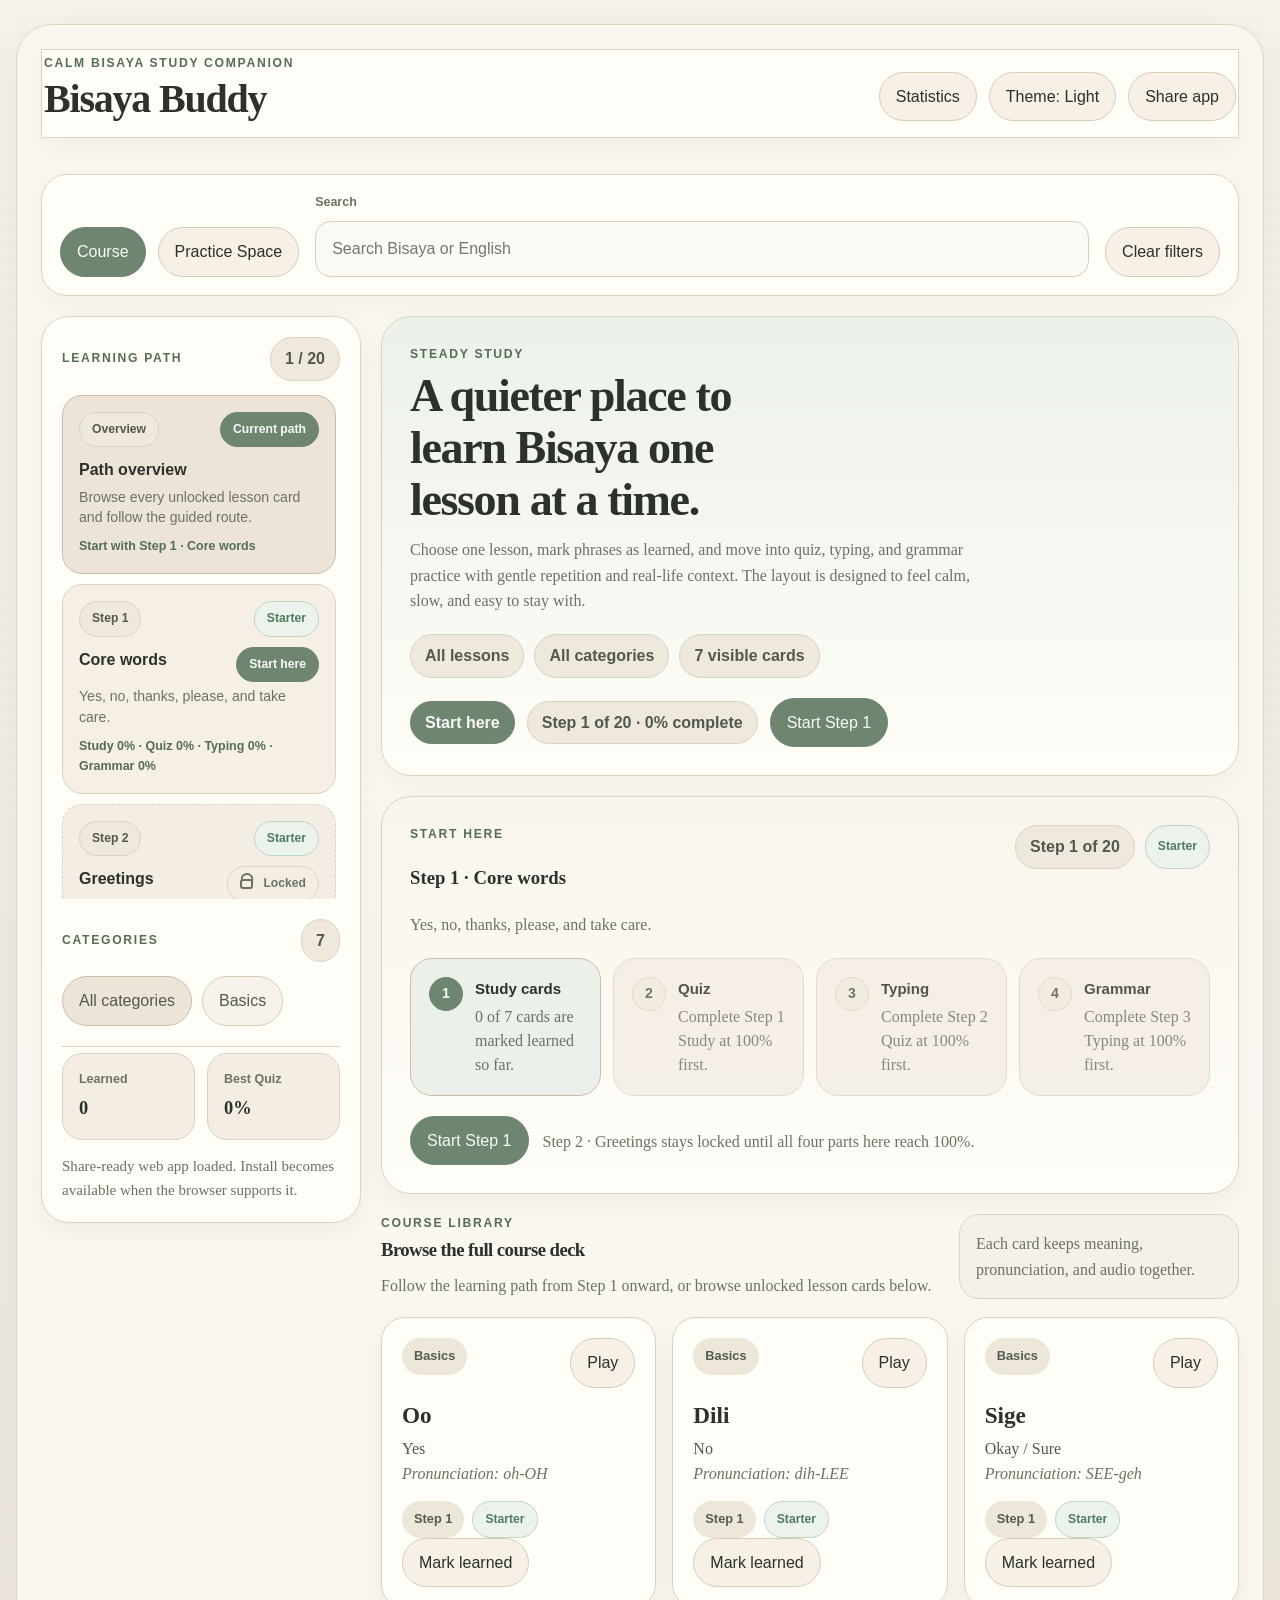
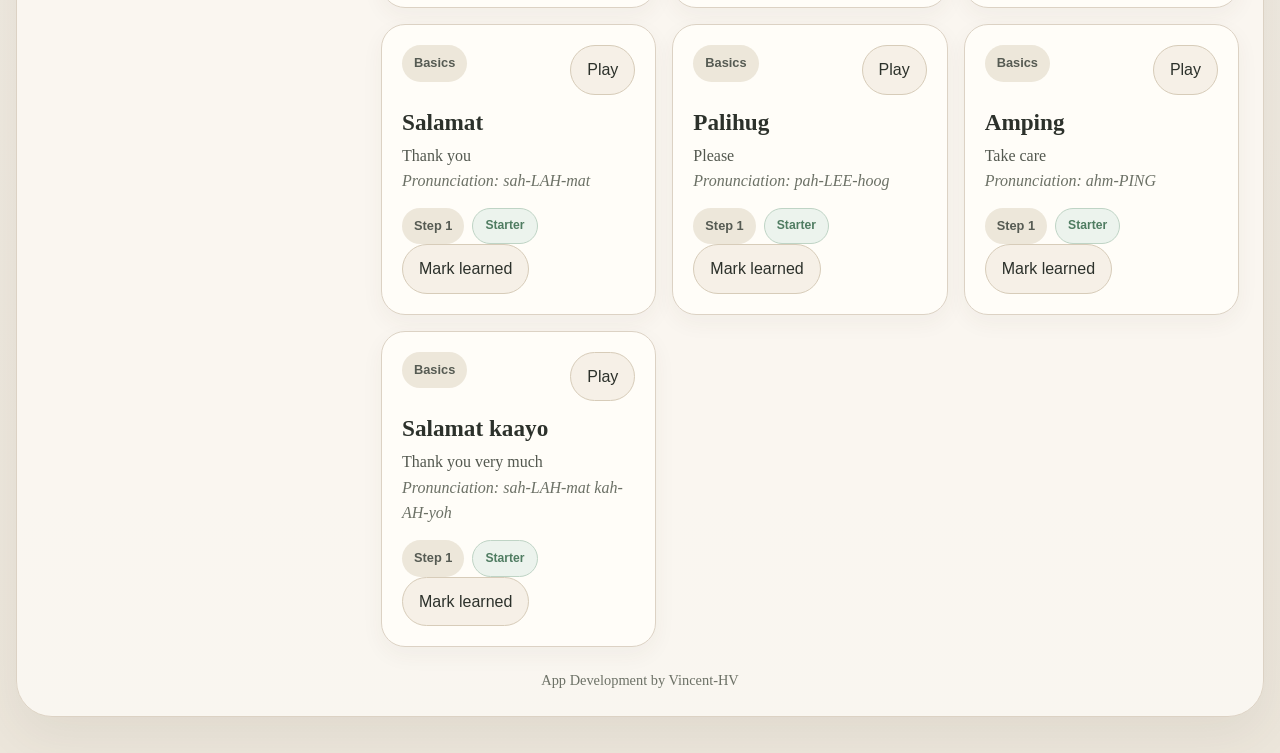
==== commit 7ac89942: "Polish native lesson flow for v1.1.0" ====
--- a/Bisaya Buddy Single File.html
+++ b/Bisaya Buddy Single File.html
@@ -2259,6 +2259,2033 @@
   }
 }
 
+body.native-app-shell {
+  --page-bg: #f3f0e8;
+  --page-bg-alt: #fbfaf6;
+  --page-ink: #171717;
+  --muted: #70695f;
+  --muted-strong: #3e3a35;
+  --line: rgba(70, 62, 53, 0.1);
+  --line-strong: rgba(50, 44, 38, 0.14);
+  --panel-bg: rgba(255, 252, 246, 0.84);
+  --panel-soft: rgba(255, 252, 247, 0.74);
+  --panel-muted: rgba(246, 242, 234, 0.88);
+  --panel-border: rgba(60, 51, 41, 0.12);
+  --button-bg: rgba(255, 252, 246, 0.78);
+  --button-hover-bg: rgba(255, 252, 246, 0.96);
+  --button-border: rgba(60, 51, 41, 0.14);
+  --input-bg: rgba(255, 252, 246, 0.88);
+  --input-border: rgba(60, 51, 41, 0.14);
+  --input-focus: #5e5a55;
+  --pill-bg: rgba(247, 243, 236, 0.92);
+  --lesson-bg: rgba(255, 252, 246, 0.8);
+  --lesson-hover-bg: rgba(255, 252, 246, 0.98);
+  --selection-bg: rgba(238, 233, 224, 0.94);
+  --selection-border: rgba(68, 60, 52, 0.14);
+  --note-bg: rgba(247, 243, 236, 0.9);
+  --meta-chip-bg: rgba(243, 238, 230, 0.96);
+  --meta-chip-ink: #50483f;
+  --empty-bg: rgba(247, 243, 236, 0.84);
+  --empty-border: rgba(67, 58, 49, 0.16);
+  --choice-bg: rgba(255, 252, 246, 0.88);
+  --accent: #111111;
+  --accent-strong: #111111;
+  --accent-soft: rgba(243, 238, 229, 0.94);
+  --accent-border: rgba(17, 17, 17, 0.14);
+  --accent-text: #faf8f3;
+  --success: #245b45;
+  --success-bg: rgba(36, 91, 69, 0.1);
+  --success-border: rgba(36, 91, 69, 0.18);
+  --danger: #8a3b43;
+  --danger-bg: rgba(138, 59, 67, 0.1);
+  --danger-border: rgba(138, 59, 67, 0.16);
+  --native-shell-width: 980px;
+  --native-content-width: 760px;
+  --native-panel-shadow:
+    0 24px 80px rgba(26, 23, 19, 0.08),
+    0 6px 18px rgba(26, 23, 19, 0.05);
+  --font-ui: "SF Pro Text", "Avenir Next", -apple-system, BlinkMacSystemFont, sans-serif;
+  --font-copy: "SF Pro Text", "Avenir Next", -apple-system, BlinkMacSystemFont, sans-serif;
+  --font-display: "SF Pro Display", "Avenir Next", -apple-system, BlinkMacSystemFont, sans-serif;
+  overflow: hidden;
+  background:
+    radial-gradient(circle at top left, rgba(255, 255, 255, 0.78), transparent 24%),
+    radial-gradient(circle at bottom right, rgba(225, 218, 207, 0.44), transparent 28%),
+    linear-gradient(180deg, #efe9df 0%, #f8f5ee 48%, #f1ece2 100%);
+}
+
+html[data-theme="dark"] body.native-app-shell {
+  --page-bg: #11100f;
+  --page-bg-alt: #191715;
+  --page-ink: #f4efe7;
+  --muted: #aaa091;
+  --muted-strong: #e6ddd2;
+  --line: rgba(255, 246, 231, 0.08);
+  --line-strong: rgba(255, 246, 231, 0.12);
+  --panel-bg: rgba(27, 24, 21, 0.82);
+  --panel-soft: rgba(32, 28, 25, 0.76);
+  --panel-muted: rgba(30, 27, 24, 0.9);
+  --panel-border: rgba(255, 243, 222, 0.08);
+  --button-bg: rgba(31, 28, 25, 0.84);
+  --button-hover-bg: rgba(42, 38, 34, 0.96);
+  --button-border: rgba(255, 243, 222, 0.1);
+  --input-bg: rgba(31, 28, 25, 0.9);
+  --input-border: rgba(255, 243, 222, 0.12);
+  --input-focus: #f4efe7;
+  --pill-bg: rgba(35, 31, 28, 0.92);
+  --lesson-bg: rgba(28, 25, 22, 0.84);
+  --lesson-hover-bg: rgba(34, 30, 27, 0.94);
+  --selection-bg: rgba(47, 43, 38, 0.96);
+  --selection-border: rgba(255, 243, 222, 0.12);
+  --note-bg: rgba(35, 31, 28, 0.92);
+  --meta-chip-bg: rgba(39, 35, 31, 0.96);
+  --meta-chip-ink: #e8dfd3;
+  --empty-bg: rgba(32, 29, 26, 0.86);
+  --empty-border: rgba(255, 243, 222, 0.1);
+  --choice-bg: rgba(32, 29, 26, 0.88);
+  --accent: #f4efe7;
+  --accent-strong: #f4efe7;
+  --accent-soft: rgba(38, 34, 30, 0.94);
+  --accent-border: rgba(244, 239, 231, 0.12);
+  --accent-text: #11100f;
+  --success: #8dd2b3;
+  --success-bg: rgba(67, 126, 101, 0.18);
+  --success-border: rgba(141, 210, 179, 0.2);
+  --danger: #f0b0b7;
+  --danger-bg: rgba(116, 61, 70, 0.24);
+  --danger-border: rgba(240, 176, 183, 0.16);
+  --native-panel-shadow:
+    0 28px 90px rgba(0, 0, 0, 0.28),
+    0 8px 20px rgba(0, 0, 0, 0.16);
+  background:
+    radial-gradient(circle at top left, rgba(255, 255, 255, 0.04), transparent 24%),
+    radial-gradient(circle at bottom right, rgba(146, 131, 110, 0.08), transparent 28%),
+    linear-gradient(180deg, #0d0c0b 0%, #151311 48%, #100f0e 100%);
+}
+
+body.native-app-shell::before,
+body.native-app-shell::after {
+  content: "";
+  position: fixed;
+  inset: 0;
+  pointer-events: none;
+  z-index: 0;
+}
+
+body.native-app-shell::before {
+  background:
+    linear-gradient(120deg, rgba(255, 255, 255, 0.14), transparent 22%),
+    linear-gradient(180deg, rgba(255, 255, 255, 0.08), transparent 50%);
+  opacity: 0.8;
+}
+
+body.native-app-shell::after {
+  inset: -20%;
+  background:
+    radial-gradient(circle at 18% 22%, rgba(255, 255, 255, 0.18), transparent 24%),
+    radial-gradient(circle at 84% 80%, rgba(205, 190, 168, 0.18), transparent 26%);
+  filter: blur(80px);
+  opacity: 0.82;
+}
+
+body.native-app-shell .window-shell {
+  width: 100%;
+  min-height: 100dvh;
+  margin: 0;
+  padding: 0;
+  border: 0;
+  border-radius: 0;
+  background: transparent;
+  box-shadow: none;
+  overflow: hidden;
+}
+
+body.native-app-shell .window-chrome,
+body.native-app-shell .stats-strip,
+body.native-app-shell .floating-toolbar,
+body.native-app-shell .sidebar,
+body.native-app-shell .hero-panel,
+body.native-app-shell .path-panel,
+body.native-app-shell #course-view,
+body.native-app-shell .app-footer {
+  display: none !important;
+}
+
+body.native-app-shell .workspace {
+  grid-template-columns: 1fr;
+  gap: 0;
+  min-height: 100dvh;
+  height: 100dvh;
+}
+
+body.macos-native-app .workspace {
+  padding: 28px;
+}
+
+body.native-app-shell .content-region {
+  display: grid;
+  gap: 0;
+  min-height: 0;
+  height: 100%;
+}
+
+body.native-app-shell .view,
+body.native-app-shell .view.is-active {
+  display: block;
+  height: 100%;
+}
+
+body.native-app-shell .lesson-shell {
+  position: relative;
+  z-index: 1;
+  display: grid;
+  grid-template-rows: auto minmax(0, 1fr);
+  gap: 0;
+  min-height: 0;
+  overflow: hidden;
+}
+
+body.macos-native-app .lesson-shell {
+  width: min(100%, var(--native-shell-width));
+  height: 100%;
+  margin: 0 auto;
+  border: 1px solid color-mix(in srgb, var(--panel-border) 96%, transparent);
+  border-radius: 36px;
+  background:
+    linear-gradient(180deg, color-mix(in srgb, var(--panel-bg) 96%, white), color-mix(in srgb, var(--panel-soft) 90%, transparent));
+  box-shadow: var(--native-panel-shadow);
+  backdrop-filter: blur(24px) saturate(1.05);
+}
+
+body.ios-native-app .lesson-shell {
+  width: 100%;
+  min-height: 100%;
+  border: 0;
+  border-radius: 0;
+  background: transparent;
+  box-shadow: none;
+}
+
+body.native-app-shell .ios-top-bar {
+  display: grid;
+  gap: 14px;
+  min-width: 0;
+}
+
+body.macos-native-app .ios-top-bar,
+body.macos-native-app #lesson-empty,
+body.macos-native-app .lesson-body {
+  width: min(100%, var(--native-shell-width));
+  margin-inline: auto;
+}
+
+body.macos-native-app .ios-top-bar {
+  padding: 28px 30px 12px;
+}
+
+body.macos-native-app #lesson-empty {
+  margin: 0 auto 30px;
+}
+
+body.macos-native-app .lesson-body {
+  padding: 10px 30px 30px;
+}
+
+body.ios-native-app .ios-top-bar,
+body.ios-native-app #lesson-empty,
+body.ios-native-app .lesson-body {
+  width: min(calc(100% - 32px - var(--safe-left) - var(--safe-right)), var(--native-shell-width));
+  margin-inline: auto;
+}
+
+body.ios-native-app .ios-top-bar {
+  position: sticky;
+  top: 0;
+  z-index: 10;
+  padding: calc(14px + var(--safe-top)) 0 14px;
+  background: transparent;
+  backdrop-filter: none;
+  border-bottom: 0;
+}
+
+body.ios-native-app .ios-top-bar.is-scrolled,
+body.ios-native-app.ios-topbar-scrolled .ios-top-bar {
+  background:
+    linear-gradient(180deg, color-mix(in srgb, var(--page-bg-alt) 92%, transparent), transparent);
+  backdrop-filter: blur(20px);
+  box-shadow: none;
+}
+
+body.ios-native-app #lesson-empty {
+  margin: 8px auto calc(22px + var(--safe-bottom));
+}
+
+body.ios-native-app .lesson-body {
+  padding: 8px 0 0;
+}
+
+body.native-app-shell .lesson-body {
+  min-height: 0;
+  max-width: none;
+  overflow: hidden;
+}
+
+body.native-app-shell .ios-journey-shell,
+body.native-app-shell .study-card,
+body.native-app-shell .quiz-card,
+body.native-app-shell .practice-card,
+body.native-app-shell .study-next-panel,
+body.native-app-shell .typing-shell,
+body.native-app-shell .grammar-sentence,
+body.native-app-shell .glass-note,
+body.native-app-shell .empty-state,
+body.native-app-shell .lesson-stats .mini-stat,
+body.native-app-shell .quiz-stats .mini-stat,
+body.native-app-shell .practice-overview .mini-stat,
+body.native-app-shell .ios-welcome-card,
+body.native-app-shell .ios-complete-card {
+  border: 1px solid color-mix(in srgb, var(--panel-border) 96%, transparent);
+  background:
+    linear-gradient(180deg, color-mix(in srgb, var(--panel-bg) 96%, white), color-mix(in srgb, var(--panel-soft) 94%, transparent));
+  box-shadow: var(--native-panel-shadow);
+  backdrop-filter: blur(20px) saturate(1.02);
+}
+
+body.native-app-shell .ios-journey-shell {
+  gap: 10px;
+  padding: 16px 18px;
+  border-radius: 24px;
+}
+
+body.native-app-shell .ios-journey-header {
+  grid-template-columns: minmax(0, 1fr) auto;
+  gap: 14px;
+  align-items: end;
+}
+
+body.native-app-shell .ios-journey-header h3 {
+  margin: 0;
+  font-family: var(--font-display);
+  font-size: clamp(1.15rem, 1rem + 0.9vw, 1.7rem);
+  font-weight: 600;
+  line-height: 1.02;
+  letter-spacing: -0.04em;
+}
+
+body.native-app-shell .ios-journey-track,
+body.native-app-shell .lesson-progress-track {
+  height: 6px;
+  border-radius: 999px;
+  background: color-mix(in srgb, var(--page-ink) 8%, var(--panel-soft));
+  box-shadow: none;
+}
+
+body.native-app-shell .ios-journey-bar,
+body.native-app-shell .lesson-progress-bar {
+  background: linear-gradient(
+    90deg,
+    color-mix(in srgb, var(--page-ink) 92%, #333333),
+    color-mix(in srgb, var(--page-ink) 70%, #7a746c)
+  );
+}
+
+body.native-app-shell .lesson-header {
+  grid-template-columns: 1fr;
+  justify-items: center;
+  text-align: center;
+  gap: 12px;
+  padding: 4px 4px 0;
+}
+
+body.native-app-shell .lesson-header .eyebrow {
+  display: none;
+}
+
+body.native-app-shell .lesson-header h3 {
+  margin: 0;
+  max-width: 18ch;
+  font-family: var(--font-display);
+  font-size: clamp(1.7rem, 1.2rem + 1.6vw, 2.8rem);
+  font-weight: 600;
+  line-height: 0.98;
+  letter-spacing: -0.06em;
+  text-wrap: balance;
+}
+
+body.native-app-shell #lesson-summary {
+  display: block;
+  max-width: 58ch;
+  margin: 0;
+  color: var(--muted);
+  text-wrap: balance;
+}
+
+body.native-app-shell .lesson-header-actions {
+  display: flex;
+  flex-wrap: wrap;
+  justify-content: center;
+  gap: 10px;
+}
+
+body.native-app-shell .lesson-header-actions > * {
+  width: auto;
+}
+
+body.native-app-shell .lesson-header-actions .glass-pill {
+  min-height: 36px;
+}
+
+body.native-app-shell #back-to-course {
+  min-width: 180px;
+}
+
+body.native-app-shell .lesson-progress-track,
+body.native-app-shell .lesson-stats,
+body.native-app-shell .exercise-tabs {
+  width: min(100%, var(--native-content-width));
+  margin-inline: auto;
+}
+
+body.native-app-shell .lesson-stats {
+  grid-template-columns: repeat(5, minmax(0, 1fr));
+  gap: 10px;
+}
+
+body.native-app-shell .lesson-stats .mini-stat,
+body.native-app-shell .quiz-stats .mini-stat,
+body.native-app-shell .practice-overview .mini-stat {
+  padding: 14px 12px;
+  border-radius: 18px;
+  text-align: center;
+  box-shadow: none;
+}
+
+body.native-app-shell .exercise-tabs {
+  display: grid;
+  grid-template-columns: repeat(4, minmax(0, 1fr));
+  gap: 6px;
+  padding: 6px;
+  border-radius: 20px;
+  background: color-mix(in srgb, var(--pill-bg) 96%, white);
+  border: 1px solid color-mix(in srgb, var(--panel-border) 92%, transparent);
+  box-shadow: none;
+}
+
+body.native-app-shell .toolbar-button,
+body.native-app-shell .sound-button,
+body.native-app-shell .learn-button,
+body.native-app-shell .choice-button,
+body.native-app-shell .exercise-tab,
+body.native-app-shell .chip {
+  min-height: 46px;
+  border-radius: 18px;
+  border: 1px solid color-mix(in srgb, var(--button-border) 98%, transparent);
+  background: color-mix(in srgb, var(--button-bg) 96%, white);
+  box-shadow:
+    0 1px 0 rgba(255, 255, 255, 0.68),
+    0 14px 32px rgba(26, 23, 19, 0.06);
+  backdrop-filter: blur(14px);
+}
+
+body.native-app-shell .toolbar-button:hover,
+body.native-app-shell .sound-button:hover,
+body.native-app-shell .learn-button:hover,
+body.native-app-shell .choice-button:hover,
+body.native-app-shell .exercise-tab:hover,
+body.native-app-shell .chip:hover {
+  background: color-mix(in srgb, var(--button-hover-bg) 96%, white);
+  box-shadow:
+    0 1px 0 rgba(255, 255, 255, 0.72),
+    0 18px 34px rgba(26, 23, 19, 0.08);
+}
+
+body.native-app-shell .toolbar-button.primary,
+body.native-app-shell .toolbar-button.is-active,
+body.native-app-shell .exercise-tab.is-active {
+  border-color: color-mix(in srgb, var(--page-ink) 16%, transparent);
+  background: linear-gradient(
+    180deg,
+    color-mix(in srgb, var(--page-ink) 94%, #2b2b2b),
+    color-mix(in srgb, var(--page-ink) 98%, black)
+  );
+  color: var(--accent-text);
+  box-shadow:
+    inset 0 1px 0 rgba(255, 255, 255, 0.08),
+    0 16px 34px rgba(17, 17, 17, 0.16);
+}
+
+html[data-theme="dark"] body.native-app-shell .toolbar-button.primary,
+html[data-theme="dark"] body.native-app-shell .toolbar-button.is-active,
+html[data-theme="dark"] body.native-app-shell .exercise-tab.is-active {
+  border-color: color-mix(in srgb, var(--page-ink) 18%, transparent);
+  box-shadow:
+    inset 0 1px 0 rgba(255, 255, 255, 0.04),
+    0 16px 34px rgba(0, 0, 0, 0.28);
+}
+
+body.native-app-shell .ios-cta-button {
+  min-height: 56px;
+  border-radius: 22px;
+}
+
+body.native-app-shell .glass-pill,
+body.native-app-shell .counter-pill,
+body.native-app-shell .lesson-step-badge,
+body.native-app-shell .lesson-status-tag,
+body.native-app-shell .difficulty-tag,
+body.native-app-shell .meta-chip {
+  min-height: 34px;
+  padding: 8px 13px;
+  border-radius: 999px;
+  border: 1px solid color-mix(in srgb, var(--panel-border) 92%, transparent);
+  background: color-mix(in srgb, var(--pill-bg) 98%, white);
+  box-shadow: none;
+  backdrop-filter: blur(12px);
+}
+
+body.native-app-shell .search-shell input,
+body.native-app-shell .mode-shell select,
+body.native-app-shell .typing-input {
+  border-radius: 18px;
+  border: 1px solid color-mix(in srgb, var(--input-border) 96%, transparent);
+  background: color-mix(in srgb, var(--input-bg) 98%, white);
+  box-shadow: none;
+}
+
+body.native-app-shell .search-shell input:focus,
+body.native-app-shell .mode-shell select:focus,
+body.native-app-shell .typing-input:focus {
+  box-shadow:
+    0 0 0 3px color-mix(in srgb, var(--page-ink) 10%, transparent),
+    0 10px 28px rgba(17, 17, 17, 0.08);
+}
+
+body.native-app-shell .exercise-pane.is-active {
+  display: block;
+  height: 100%;
+  overflow: auto;
+  overflow-x: hidden;
+  padding: 0 0 calc(30px + var(--safe-bottom));
+  overscroll-behavior: contain;
+}
+
+body.native-app-shell .exercise-pane.is-active > * {
+  width: min(100%, var(--native-content-width));
+  margin-inline: auto;
+}
+
+body.native-app-shell .view-header,
+body.native-app-shell .study-next-header {
+  grid-template-columns: 1fr;
+  gap: 12px;
+  justify-items: center;
+  text-align: center;
+}
+
+body.native-app-shell .glass-note {
+  max-width: 44rem;
+  text-align: center;
+}
+
+body.native-app-shell .card-grid {
+  width: min(100%, var(--native-content-width));
+  margin-inline: auto;
+  grid-template-columns: 1fr;
+  gap: 14px;
+}
+
+body.native-app-shell .study-card,
+body.native-app-shell .quiz-card,
+body.native-app-shell .practice-card,
+body.native-app-shell .study-next-panel {
+  padding: 24px;
+  border-radius: 26px;
+}
+
+body.native-app-shell .card-top,
+body.native-app-shell .study-next-actions,
+body.native-app-shell .quiz-actions {
+  justify-content: center;
+}
+
+body.native-app-shell .card-meta {
+  justify-content: center;
+}
+
+body.native-app-shell .card-bisaya {
+  font-family: var(--font-display);
+  font-size: clamp(1.55rem, 1.2rem + 1vw, 2.3rem);
+  line-height: 1.02;
+  letter-spacing: -0.05em;
+  text-align: center;
+}
+
+body.native-app-shell .card-english,
+body.native-app-shell .card-pronunciation,
+body.native-app-shell .quiz-feedback,
+body.native-app-shell .grammar-sentence {
+  text-align: center;
+}
+
+body.native-app-shell .quiz-audio-wrap {
+  justify-content: center;
+}
+
+body.native-app-shell .choice-button {
+  justify-content: flex-start;
+  text-align: left;
+}
+
+body.native-app-shell .typing-shell,
+body.native-app-shell .grammar-sentence {
+  border-style: solid;
+}
+
+body.native-app-shell .empty-state {
+  text-align: center;
+}
+
+body.native-app-shell .eyebrow,
+body.native-app-shell .mini-label,
+body.native-app-shell .search-label {
+  color: color-mix(in srgb, var(--muted) 92%, var(--page-ink));
+  letter-spacing: 0.12em;
+}
+
+body.native-app-shell .ios-welcome-screen,
+body.native-app-shell .ios-complete-modal {
+  background:
+    linear-gradient(180deg, rgba(243, 240, 232, 0.62), rgba(251, 250, 246, 0.82)),
+    rgba(243, 240, 232, 0.26);
+  backdrop-filter: blur(24px);
+}
+
+html[data-theme="dark"] body.native-app-shell .ios-welcome-screen,
+html[data-theme="dark"] body.native-app-shell .ios-complete-modal {
+  background:
+    linear-gradient(180deg, rgba(16, 15, 14, 0.58), rgba(23, 20, 18, 0.82)),
+    rgba(16, 15, 14, 0.28);
+}
+
+body.native-app-shell .ios-welcome-card,
+body.native-app-shell .ios-complete-card {
+  width: min(100%, 520px);
+  padding: 30px 28px;
+  border-radius: 32px;
+}
+
+body.native-app-shell .ios-welcome-card::before,
+body.native-app-shell .ios-complete-card::before {
+  display: none;
+}
+
+body.native-app-shell .ios-welcome-card h2,
+body.native-app-shell .ios-complete-card h2 {
+  font-family: var(--font-display);
+  font-size: clamp(2rem, 1.7rem + 1.2vw, 2.8rem);
+  font-weight: 600;
+  line-height: 0.98;
+  letter-spacing: -0.06em;
+}
+
+@media (max-width: 900px) {
+  body.native-app-shell .lesson-stats {
+    grid-template-columns: repeat(2, minmax(0, 1fr));
+  }
+
+  body.native-app-shell .lesson-stats .mini-stat:last-child {
+    grid-column: 1 / -1;
+  }
+
+  body.native-app-shell .exercise-tabs {
+    grid-template-columns: repeat(2, minmax(0, 1fr));
+  }
+}
+
+@media (max-width: 720px) {
+  body.macos-native-app .workspace {
+    padding: 18px;
+  }
+
+  body.native-app-shell .lesson-header h3 {
+    max-width: 14ch;
+  }
+
+  body.native-app-shell .lesson-header-actions {
+    display: grid;
+    grid-template-columns: 1fr;
+    width: min(100%, var(--native-content-width));
+  }
+
+  body.native-app-shell .study-card,
+  body.native-app-shell .quiz-card,
+  body.native-app-shell .practice-card,
+  body.native-app-shell .study-next-panel,
+  body.native-app-shell .ios-welcome-card,
+  body.native-app-shell .ios-complete-card {
+    padding: 22px 18px;
+  }
+}
+
+@media (max-width: 520px) {
+  body.ios-native-app .ios-top-bar,
+  body.ios-native-app #lesson-empty,
+  body.ios-native-app .lesson-body {
+    width: min(calc(100% - 24px - var(--safe-left) - var(--safe-right)), var(--native-shell-width));
+  }
+
+  body.native-app-shell .toolbar-button,
+  body.native-app-shell .sound-button,
+  body.native-app-shell .learn-button,
+  body.native-app-shell .choice-button,
+  body.native-app-shell .exercise-tab,
+  body.native-app-shell .chip {
+    min-height: 44px;
+    padding: 10px 14px;
+    border-radius: 16px;
+  }
+
+  body.native-app-shell .glass-pill,
+  body.native-app-shell .counter-pill,
+  body.native-app-shell .meta-chip,
+  body.native-app-shell .lesson-status-tag,
+  body.native-app-shell .lesson-step-badge,
+  body.native-app-shell .difficulty-tag {
+    min-height: 32px;
+    padding: 7px 11px;
+  }
+}
+
+body.native-app-shell {
+  --tone-coral: #f7aaa2;
+  --tone-coral-soft: #fbd2cc;
+  --tone-olive: #99a07b;
+  --tone-olive-soft: #cdd4b8;
+  --tone-cream: #fff8f4;
+  --tone-cream-deep: #f7eeea;
+  --tone-ink: #221c1d;
+  --tone-line: rgba(255, 255, 255, 0.78);
+  --page-bg: #f7a7a0;
+  --page-bg-alt: #f9b7af;
+  --page-ink: var(--tone-ink);
+  --muted: #766766;
+  --muted-strong: #403838;
+  --panel-bg: rgba(255, 248, 244, 0.9);
+  --panel-soft: rgba(255, 246, 242, 0.8);
+  --panel-muted: rgba(255, 244, 240, 0.72);
+  --panel-border: rgba(124, 89, 88, 0.12);
+  --button-bg: rgba(255, 249, 245, 0.84);
+  --button-hover-bg: rgba(255, 249, 245, 0.96);
+  --button-border: rgba(73, 57, 57, 0.08);
+  --input-bg: rgba(255, 251, 248, 0.96);
+  --input-border: rgba(73, 57, 57, 0.1);
+  --input-focus: #31292a;
+  --pill-bg: rgba(255, 245, 241, 0.86);
+  --accent: var(--tone-ink);
+  --accent-strong: var(--tone-ink);
+  --accent-soft: rgba(255, 244, 240, 0.78);
+  --accent-border: rgba(34, 28, 29, 0.12);
+  --accent-text: #fff9f6;
+  --selection-bg: rgba(255, 255, 255, 0.52);
+  --selection-border: rgba(34, 28, 29, 0.12);
+  --meta-chip-bg: rgba(255, 250, 247, 0.65);
+  --meta-chip-ink: #403838;
+  --choice-bg: rgba(255, 251, 248, 0.88);
+  --empty-bg: rgba(255, 249, 245, 0.86);
+  --empty-border: rgba(67, 51, 52, 0.12);
+  background:
+    linear-gradient(180deg, #f7aaa2 0%, #f7a9a2 38%, #f5a19b 100%);
+}
+
+html[data-theme="dark"] body.native-app-shell {
+  --tone-coral: #a96d6d;
+  --tone-coral-soft: #7f5958;
+  --tone-olive: #7e8665;
+  --tone-olive-soft: #576048;
+  --tone-cream: #2c2424;
+  --tone-cream-deep: #241d1d;
+  --tone-ink: #f6eeea;
+  --tone-line: rgba(255, 240, 233, 0.38);
+  --page-bg: #8d5e5d;
+  --page-bg-alt: #734f4e;
+  --page-ink: #f7f0eb;
+  --muted: #dbc4c0;
+  --muted-strong: #f1e6e1;
+  --panel-bg: rgba(38, 30, 30, 0.9);
+  --panel-soft: rgba(46, 36, 36, 0.84);
+  --panel-muted: rgba(51, 40, 40, 0.72);
+  --panel-border: rgba(255, 241, 234, 0.08);
+  --button-bg: rgba(45, 35, 35, 0.88);
+  --button-hover-bg: rgba(59, 46, 46, 0.96);
+  --button-border: rgba(255, 241, 234, 0.08);
+  --input-bg: rgba(42, 33, 33, 0.96);
+  --input-border: rgba(255, 241, 234, 0.1);
+  --input-focus: #fff6f3;
+  --pill-bg: rgba(54, 44, 44, 0.82);
+  --accent: #f8f0ec;
+  --accent-strong: #f8f0ec;
+  --accent-soft: rgba(47, 36, 36, 0.82);
+  --accent-border: rgba(248, 240, 236, 0.12);
+  --accent-text: #231c1d;
+  --selection-bg: rgba(255, 255, 255, 0.08);
+  --selection-border: rgba(248, 240, 236, 0.12);
+  --meta-chip-bg: rgba(62, 49, 49, 0.76);
+  --meta-chip-ink: #f0e4df;
+  --choice-bg: rgba(41, 33, 33, 0.9);
+  --empty-bg: rgba(47, 38, 38, 0.84);
+  --empty-border: rgba(248, 240, 236, 0.1);
+  background:
+    linear-gradient(180deg, #7f5756 0%, #724d4d 38%, #633f3f 100%);
+}
+
+body.native-app-shell::before {
+  background:
+    radial-gradient(circle at 16% 16%, transparent 0 154px, var(--tone-line) 155px 157px, transparent 158px),
+    radial-gradient(circle at 82% 10%, transparent 0 118px, var(--tone-line) 119px 121px, transparent 122px),
+    radial-gradient(circle at 52% 98%, transparent 0 162px, var(--tone-line) 163px 165px, transparent 166px),
+    radial-gradient(circle at 6% 74%, rgba(255, 255, 255, 0.14) 0 120px, transparent 121px),
+    radial-gradient(circle at 92% 62%, rgba(255, 255, 255, 0.08) 0 170px, transparent 171px);
+  opacity: 1;
+}
+
+body.native-app-shell::after {
+  background:
+    radial-gradient(circle at 18% 18%, rgba(255, 255, 255, 0.2), transparent 24%),
+    radial-gradient(circle at 82% 24%, rgba(255, 255, 255, 0.16), transparent 28%),
+    radial-gradient(circle at 78% 88%, rgba(241, 193, 184, 0.44), transparent 24%),
+    radial-gradient(circle at 10% 88%, rgba(255, 188, 181, 0.36), transparent 24%);
+  filter: blur(86px);
+}
+
+body.native-app-shell .lesson-shell,
+body.native-app-shell .ios-welcome-card,
+body.native-app-shell .ios-complete-card,
+body.native-app-shell .ios-journey-shell,
+body.native-app-shell .study-card,
+body.native-app-shell .quiz-card,
+body.native-app-shell .practice-card,
+body.native-app-shell .study-next-panel,
+body.native-app-shell .typing-shell,
+body.native-app-shell .grammar-sentence,
+body.native-app-shell .glass-note,
+body.native-app-shell .empty-state {
+  border-color: transparent;
+  box-shadow:
+    0 22px 40px rgba(118, 73, 73, 0.08),
+    0 8px 18px rgba(118, 73, 73, 0.05);
+}
+
+body.native-app-shell .lesson-shell {
+  background: transparent;
+  box-shadow: none;
+  border: 0;
+}
+
+body.macos-native-app .lesson-shell {
+  background:
+    linear-gradient(180deg, rgba(255, 248, 244, 0.76), rgba(255, 244, 240, 0.62));
+  border-radius: 42px;
+  box-shadow:
+    0 30px 60px rgba(118, 73, 73, 0.12),
+    0 10px 22px rgba(118, 73, 73, 0.08);
+}
+
+body.native-app-shell .ios-top-bar {
+  gap: 20px;
+}
+
+body.native-app-shell .ios-welcome-card {
+  min-height: min(82dvh, 760px);
+  justify-content: end;
+  align-content: end;
+  gap: 16px;
+  padding: 34px 28px 42px;
+  text-align: center;
+  background:
+    radial-gradient(circle at 24% 17%, var(--tone-coral) 0 70px, transparent 71px),
+    radial-gradient(circle at 77% 22%, rgba(247, 170, 162, 0.9) 0 18px, transparent 19px),
+    radial-gradient(ellipse at 50% 44%, rgba(255, 255, 255, 0.62) 0 42%, transparent 43%),
+    radial-gradient(circle at 84% 68%, rgba(255, 210, 204, 0.9), transparent 18%),
+    linear-gradient(180deg, var(--tone-cream), rgba(255, 247, 243, 0.96));
+  position: relative;
+  overflow: hidden;
+}
+
+body.native-app-shell .ios-welcome-card::before,
+body.native-app-shell .ios-welcome-card::after {
+  content: "";
+  position: absolute;
+  border-radius: 999px;
+  pointer-events: none;
+}
+
+body.native-app-shell .ios-welcome-card::before {
+  width: 440px;
+  height: 440px;
+  right: -140px;
+  top: 90px;
+  border: 2px solid rgba(247, 170, 162, 0.58);
+}
+
+body.native-app-shell .ios-welcome-card::after {
+  inset: auto -90px 210px auto;
+  width: 420px;
+  height: 220px;
+  background:
+    radial-gradient(circle at 20% 30%, rgba(255, 255, 255, 0.52), transparent 40%),
+    linear-gradient(180deg, rgba(255, 217, 212, 0.6), rgba(255, 247, 243, 0));
+}
+
+body.native-app-shell .ios-welcome-card > * {
+  position: relative;
+  z-index: 1;
+}
+
+body.native-app-shell .ios-welcome-card .eyebrow,
+body.native-app-shell .ios-complete-card .eyebrow,
+body.native-app-shell .ios-journey-header .eyebrow,
+body.native-app-shell .exercise-tab,
+body.native-app-shell .mini-label {
+  letter-spacing: 0.22em;
+}
+
+body.native-app-shell .ios-welcome-card h2,
+body.native-app-shell .ios-complete-card h2,
+body.native-app-shell .ios-journey-header h3,
+body.native-app-shell .lesson-header h3,
+body.native-app-shell .view-header h3,
+body.native-app-shell .study-next-header h3 {
+  font-family: "Avenir Next", "Futura", -apple-system, BlinkMacSystemFont, sans-serif;
+  text-transform: uppercase;
+  font-weight: 700;
+  letter-spacing: 0.12em;
+}
+
+body.native-app-shell .ios-welcome-card h2,
+body.native-app-shell .ios-complete-card h2 {
+  max-width: 12ch;
+  margin-inline: auto;
+  font-size: clamp(1.45rem, 1rem + 1.5vw, 2.25rem);
+  line-height: 1.45;
+}
+
+body.native-app-shell .section-copy {
+  max-width: 34ch;
+  margin-inline: auto;
+}
+
+body.native-app-shell .ios-welcome-pills {
+  justify-content: center;
+}
+
+body.native-app-shell .ios-cta-button,
+body.native-app-shell .learn-button {
+  background: var(--tone-ink);
+  color: #fff9f7;
+  border-color: transparent;
+  box-shadow:
+    0 16px 28px rgba(34, 28, 29, 0.16),
+    inset 0 1px 0 rgba(255, 255, 255, 0.08);
+}
+
+body.native-app-shell .ios-cta-button:hover,
+body.native-app-shell .learn-button:hover {
+  background: #161213;
+}
+
+body.native-app-shell .learn-button.is-on {
+  background: rgba(255, 255, 255, 0.56);
+  color: var(--tone-ink);
+  border-color: rgba(34, 28, 29, 0.1);
+  box-shadow: none;
+}
+
+body.native-app-shell .ios-journey-shell {
+  text-align: center;
+  padding: 24px 24px 22px;
+  border-radius: 30px;
+  background:
+    radial-gradient(circle at 80% 18%, rgba(247, 170, 162, 0.74), transparent 18%),
+    linear-gradient(180deg, rgba(255, 248, 244, 0.92), rgba(255, 244, 240, 0.9));
+}
+
+body.native-app-shell .ios-journey-header {
+  grid-template-columns: 1fr;
+  justify-items: center;
+  gap: 10px;
+}
+
+body.native-app-shell .ios-journey-header h3 {
+  font-size: clamp(1rem, 0.85rem + 0.7vw, 1.35rem);
+  line-height: 1.5;
+}
+
+body.native-app-shell .ios-journey-track {
+  width: min(100%, 320px);
+  margin-inline: auto;
+  background: rgba(34, 28, 29, 0.08);
+}
+
+body.native-app-shell .lesson-header {
+  gap: 16px;
+  padding-top: 2px;
+}
+
+body.native-app-shell .lesson-header h3 {
+  max-width: 16ch;
+  font-size: clamp(1.05rem, 0.9rem + 0.8vw, 1.45rem);
+  line-height: 1.55;
+}
+
+body.native-app-shell #lesson-summary {
+  max-width: 38ch;
+  font-family: var(--font-ui);
+  font-size: 0.94rem;
+}
+
+body.native-app-shell #lesson-progress-text,
+body.native-app-shell .lesson-progress-track,
+body.native-app-shell .lesson-stats {
+  display: none;
+}
+
+body.native-app-shell .lesson-header-actions {
+  justify-content: center;
+  align-items: center;
+}
+
+body.native-app-shell .glass-pill,
+body.native-app-shell .counter-pill,
+body.native-app-shell .lesson-step-badge,
+body.native-app-shell .lesson-status-tag,
+body.native-app-shell .difficulty-tag,
+body.native-app-shell .meta-chip {
+  background: rgba(255, 250, 247, 0.62);
+  border-color: rgba(34, 28, 29, 0.08);
+  color: var(--tone-ink);
+  box-shadow: none;
+}
+
+body.native-app-shell .exercise-tabs {
+  display: grid;
+  grid-template-columns: 1fr;
+  gap: 14px;
+  width: min(100%, 520px);
+  padding: 0;
+  background: transparent;
+  border: 0;
+}
+
+body.native-app-shell .exercise-tab {
+  position: relative;
+  justify-content: space-between;
+  min-height: 78px;
+  padding: 18px 22px;
+  border-radius: 24px;
+  background: rgba(255, 248, 244, 0.72);
+  border-color: rgba(34, 28, 29, 0.06);
+  color: var(--tone-ink);
+  font-size: 0.78rem;
+  font-weight: 700;
+  text-transform: uppercase;
+  text-align: left;
+  box-shadow:
+    0 16px 28px rgba(118, 73, 73, 0.08),
+    inset 0 1px 0 rgba(255, 255, 255, 0.68);
+  overflow: hidden;
+}
+
+body.native-app-shell .exercise-tab::before {
+  content: "";
+  position: absolute;
+  inset: auto -60px -40px auto;
+  width: 180px;
+  height: 180px;
+  border: 2px solid rgba(255, 255, 255, 0.56);
+  border-radius: 50%;
+  pointer-events: none;
+}
+
+body.native-app-shell .exercise-tab::after {
+  content: "▶";
+  display: inline-flex;
+  align-items: center;
+  justify-content: center;
+  width: 38px;
+  height: 38px;
+  border-radius: 50%;
+  background: rgba(34, 28, 29, 0.14);
+  color: rgba(34, 28, 29, 0.9);
+  font-size: 0.8rem;
+  line-height: 1;
+}
+
+body.native-app-shell .exercise-tab.is-active {
+  background: linear-gradient(180deg, var(--tone-coral), #f7b5ae);
+  color: var(--tone-ink);
+}
+
+body.native-app-shell .exercise-tab.is-active::after {
+  background: var(--tone-ink);
+  color: #fff8f5;
+}
+
+body.native-app-shell .exercise-tab.is-complete:not(.is-active) {
+  background: linear-gradient(180deg, rgba(153, 160, 123, 0.92), rgba(185, 194, 160, 0.9));
+}
+
+body.native-app-shell .exercise-tab.is-complete:not(.is-active)::after {
+  content: "✓";
+}
+
+body.native-app-shell .exercise-tab.is-locked {
+  background: rgba(255, 248, 244, 0.5);
+  opacity: 0.72;
+}
+
+body.native-app-shell .exercise-pane.is-active > * {
+  width: min(100%, 620px);
+}
+
+body.native-app-shell .view-header,
+body.native-app-shell .study-next-header {
+  gap: 14px;
+}
+
+body.native-app-shell .view-header .glass-note,
+body.native-app-shell .study-next-header .glass-note {
+  background: rgba(255, 249, 246, 0.64);
+}
+
+body.native-app-shell .card-grid {
+  width: min(100%, 620px);
+  gap: 16px;
+}
+
+body.native-app-shell .study-card {
+  position: relative;
+  display: grid;
+  gap: 18px;
+  padding: 20px;
+  border-radius: 28px;
+  overflow: hidden;
+  color: var(--tone-ink);
+}
+
+body.native-app-shell .study-card::after {
+  content: "";
+  position: absolute;
+  inset: auto -36px -46px auto;
+  width: 220px;
+  height: 220px;
+  border: 2px solid rgba(255, 255, 255, 0.52);
+  border-radius: 50%;
+  pointer-events: none;
+}
+
+body.native-app-shell .study-card[data-tone="coral"] {
+  background:
+    radial-gradient(circle at 80% 22%, rgba(255, 255, 255, 0.42), transparent 16%),
+    linear-gradient(180deg, #f8b4ae, #f6a7a1);
+}
+
+body.native-app-shell .study-card[data-tone="olive"] {
+  background:
+    radial-gradient(circle at 18% 18%, rgba(216, 225, 194, 0.64), transparent 16%),
+    linear-gradient(180deg, #9aa27b, #8b946f);
+}
+
+body.native-app-shell .study-card[data-tone="shell"] {
+  background:
+    radial-gradient(circle at 84% 20%, rgba(247, 170, 162, 0.42), transparent 14%),
+    linear-gradient(180deg, #fff8f4, #f7eeea);
+}
+
+body.native-app-shell .study-card[data-tone="olive"] .meta-chip,
+body.native-app-shell .study-card[data-tone="olive"] .difficulty-tag,
+body.native-app-shell .study-card[data-tone="olive"] .card-pronunciation,
+body.native-app-shell .study-card[data-tone="olive"] .card-english {
+  color: #26301f;
+}
+
+body.native-app-shell .card-copy {
+  position: relative;
+  z-index: 1;
+  display: grid;
+  gap: 8px;
+}
+
+body.native-app-shell .card-top,
+body.native-app-shell .card-footer {
+  position: relative;
+  z-index: 1;
+}
+
+body.native-app-shell .card-footer {
+  display: flex;
+  flex-wrap: wrap;
+  align-items: center;
+  justify-content: space-between;
+  gap: 12px;
+}
+
+body.native-app-shell .card-bisaya,
+body.native-app-shell .card-english,
+body.native-app-shell .card-pronunciation {
+  text-align: left;
+}
+
+body.native-app-shell .card-bisaya {
+  font-family: "Avenir Next", "Futura", -apple-system, BlinkMacSystemFont, sans-serif;
+  font-size: clamp(1.28rem, 1.05rem + 0.7vw, 1.8rem);
+  font-weight: 700;
+  letter-spacing: 0.02em;
+  line-height: 1.18;
+}
+
+body.native-app-shell .card-english {
+  font-family: var(--font-ui);
+  font-size: 0.98rem;
+}
+
+body.native-app-shell .card-pronunciation {
+  font-family: var(--font-ui);
+  font-size: 0.86rem;
+  opacity: 0.86;
+}
+
+body.native-app-shell .card-meta {
+  justify-content: flex-start;
+}
+
+body.native-app-shell .sound-button--round {
+  width: 54px;
+  min-width: 54px;
+  min-height: 54px;
+  padding: 0;
+  border-radius: 50%;
+  background: var(--tone-ink);
+  color: transparent;
+  border-color: transparent;
+  box-shadow: none;
+}
+
+body.native-app-shell .sound-button--round::before {
+  content: "▶";
+  color: #fff8f5;
+  font-size: 0.95rem;
+  line-height: 1;
+  margin-left: 3px;
+}
+
+body.native-app-shell .sound-button--round:hover {
+  background: #171314;
+}
+
+body.native-app-shell .quiz-card,
+body.native-app-shell .practice-card,
+body.native-app-shell .study-next-panel,
+body.native-app-shell .typing-shell,
+body.native-app-shell .grammar-sentence {
+  border-radius: 28px;
+  background:
+    linear-gradient(180deg, rgba(255, 248, 244, 0.88), rgba(255, 244, 240, 0.78));
+}
+
+body.native-app-shell .quiz-card {
+  background:
+    radial-gradient(circle at 86% 18%, rgba(247, 170, 162, 0.5), transparent 16%),
+    linear-gradient(180deg, rgba(255, 248, 244, 0.9), rgba(255, 244, 240, 0.84));
+}
+
+body.native-app-shell .typing-shell {
+  background:
+    radial-gradient(circle at 16% 24%, rgba(153, 160, 123, 0.36), transparent 18%),
+    linear-gradient(180deg, rgba(244, 247, 237, 0.96), rgba(235, 240, 223, 0.92));
+}
+
+body.native-app-shell .grammar-sentence,
+body.native-app-shell .study-next-panel {
+  background:
+    radial-gradient(circle at 84% 18%, rgba(247, 170, 162, 0.34), transparent 18%),
+    linear-gradient(180deg, rgba(255, 248, 244, 0.96), rgba(250, 237, 232, 0.92));
+}
+
+body.native-app-shell .choice-button {
+  border-radius: 20px;
+  background: rgba(255, 252, 249, 0.74);
+}
+
+body.native-app-shell .study-next-actions,
+body.native-app-shell .quiz-actions {
+  justify-content: center;
+}
+
+body.native-app-shell .quiz-stats,
+body.native-app-shell .practice-overview {
+  grid-template-columns: repeat(2, minmax(0, 1fr));
+}
+
+@media (max-width: 720px) {
+  body.native-app-shell .exercise-pane.is-active > *,
+  body.native-app-shell .card-grid,
+  body.native-app-shell .exercise-tabs {
+    width: 100%;
+  }
+
+  body.native-app-shell .card-footer {
+    align-items: stretch;
+  }
+
+  body.native-app-shell .card-footer .learn-button {
+    width: 100%;
+  }
+}
+
+body.native-app-shell {
+  --tone-electric: #3f7cff;
+  --tone-electric-soft: #48c6ff;
+  --tone-indigo: #7f5cff;
+  --tone-graphite: #1a2338;
+  --tone-panel-strong: rgba(7, 10, 20, 0.98);
+  --tone-panel: rgba(11, 16, 31, 0.92);
+  --tone-panel-soft: rgba(14, 21, 39, 0.86);
+  --tone-panel-muted: rgba(10, 15, 28, 0.78);
+  --page-bg: #060913;
+  --page-bg-alt: #0a1020;
+  --page-ink: #f5f8ff;
+  --muted: #97a5ca;
+  --muted-strong: #dfe8ff;
+  --panel-bg: var(--tone-panel);
+  --panel-soft: var(--tone-panel-soft);
+  --panel-muted: var(--tone-panel-muted);
+  --panel-border: rgba(123, 150, 235, 0.18);
+  --button-bg: rgba(16, 23, 43, 0.9);
+  --button-hover-bg: rgba(22, 31, 56, 0.96);
+  --button-border: rgba(123, 150, 235, 0.18);
+  --input-bg: rgba(10, 16, 32, 0.96);
+  --input-border: rgba(110, 137, 220, 0.18);
+  --input-focus: #74cfff;
+  --pill-bg: rgba(17, 25, 48, 0.78);
+  --accent: var(--tone-electric);
+  --accent-strong: #76d4ff;
+  --accent-soft: rgba(64, 120, 255, 0.18);
+  --accent-border: rgba(118, 163, 255, 0.22);
+  --accent-text: #f7fbff;
+  --selection-bg: rgba(255, 255, 255, 0.08);
+  --selection-border: rgba(133, 163, 255, 0.18);
+  --meta-chip-bg: rgba(36, 55, 103, 0.56);
+  --meta-chip-ink: #dbe6ff;
+  --choice-bg: rgba(13, 19, 36, 0.94);
+  --empty-bg: rgba(11, 17, 31, 0.88);
+  --empty-border: rgba(123, 150, 235, 0.14);
+  background:
+    radial-gradient(circle at 14% -4%, rgba(129, 74, 255, 0.88), transparent 23%),
+    radial-gradient(circle at 88% 18%, rgba(63, 124, 255, 0.82), transparent 24%),
+    radial-gradient(circle at 62% 84%, rgba(28, 67, 186, 0.32), transparent 28%),
+    linear-gradient(180deg, #121834 0%, #090e1e 42%, #05070f 100%);
+}
+
+html[data-theme="dark"] body.native-app-shell {
+  --page-bg: #04070f;
+  --page-bg-alt: #080c18;
+  --page-ink: #f7faff;
+  --muted: #9ba7c7;
+  --muted-strong: #e5ecff;
+  --panel-bg: rgba(8, 12, 24, 0.94);
+  --panel-soft: rgba(12, 18, 34, 0.9);
+  --panel-muted: rgba(9, 14, 26, 0.82);
+  --panel-border: rgba(123, 150, 235, 0.22);
+  --button-bg: rgba(14, 20, 38, 0.94);
+  --button-hover-bg: rgba(22, 30, 55, 0.98);
+  --input-bg: rgba(8, 13, 27, 0.98);
+  --choice-bg: rgba(10, 15, 30, 0.96);
+  background:
+    radial-gradient(circle at 18% -2%, rgba(129, 74, 255, 0.72), transparent 20%),
+    radial-gradient(circle at 90% 14%, rgba(63, 124, 255, 0.66), transparent 22%),
+    radial-gradient(circle at 56% 78%, rgba(34, 78, 228, 0.22), transparent 28%),
+    linear-gradient(180deg, #0d1328 0%, #080c18 44%, #04060b 100%);
+}
+
+body.native-app-shell::before {
+  background:
+    radial-gradient(circle at 18% 18%, rgba(255, 255, 255, 0.08), transparent 20%),
+    radial-gradient(circle at 84% 14%, rgba(87, 198, 255, 0.16), transparent 18%),
+    linear-gradient(rgba(255, 255, 255, 0.045) 1px, transparent 1px),
+    linear-gradient(90deg, rgba(255, 255, 255, 0.045) 1px, transparent 1px);
+  background-size: auto, auto, 28px 28px, 28px 28px;
+  opacity: 0.58;
+}
+
+body.native-app-shell::after {
+  background:
+    radial-gradient(circle at 20% 16%, rgba(129, 74, 255, 0.34), transparent 22%),
+    radial-gradient(circle at 82% 18%, rgba(63, 124, 255, 0.3), transparent 22%),
+    radial-gradient(circle at 72% 76%, rgba(72, 198, 255, 0.16), transparent 18%),
+    linear-gradient(130deg, transparent 0 45%, rgba(255, 255, 255, 0.08) 46%, transparent 47%);
+  filter: blur(78px);
+  opacity: 0.88;
+}
+
+body.native-app-shell .window-shell {
+  background: rgba(4, 7, 15, 0.34);
+}
+
+body.native-app-shell .lesson-shell,
+body.native-app-shell .ios-welcome-card,
+body.native-app-shell .ios-complete-card,
+body.native-app-shell .ios-journey-shell,
+body.native-app-shell .study-card,
+body.native-app-shell .quiz-card,
+body.native-app-shell .practice-card,
+body.native-app-shell .study-next-panel,
+body.native-app-shell .typing-shell,
+body.native-app-shell .grammar-sentence,
+body.native-app-shell .glass-note,
+body.native-app-shell .empty-state {
+  border: 1px solid rgba(123, 150, 235, 0.16);
+  box-shadow:
+    0 28px 64px rgba(0, 0, 0, 0.42),
+    inset 0 1px 0 rgba(255, 255, 255, 0.05);
+}
+
+body.native-app-shell .lesson-shell {
+  background: transparent;
+  box-shadow: none;
+  border-color: transparent;
+}
+
+body.macos-native-app .lesson-shell {
+  width: min(100%, 1180px);
+  border-radius: 40px;
+  background:
+    linear-gradient(180deg, rgba(10, 14, 28, 0.78), rgba(6, 10, 20, 0.86));
+  backdrop-filter: blur(28px);
+}
+
+body.macos-native-app .ios-top-bar {
+  display: grid;
+  grid-template-columns: 290px minmax(0, 1fr);
+  gap: 18px;
+  align-items: stretch;
+}
+
+body.native-app-shell .ios-welcome-card,
+body.native-app-shell .ios-complete-card {
+  color: var(--page-ink);
+  background:
+    linear-gradient(180deg, rgba(13, 19, 38, 0.95), rgba(7, 11, 24, 0.98));
+  position: relative;
+  overflow: hidden;
+}
+
+body.native-app-shell .ios-welcome-card {
+  min-height: min(82dvh, 760px);
+  justify-content: end;
+  align-content: end;
+  gap: 16px;
+  padding: 34px 30px 42px;
+  text-align: left;
+}
+
+body.native-app-shell .ios-welcome-card::before,
+body.native-app-shell .ios-welcome-card::after,
+body.native-app-shell .ios-complete-card::before {
+  content: "";
+  position: absolute;
+  pointer-events: none;
+}
+
+body.native-app-shell .ios-welcome-card::before {
+  inset: -40px -90px auto auto;
+  width: 280px;
+  height: 280px;
+  border-radius: 50%;
+  background: radial-gradient(circle, rgba(63, 124, 255, 0.42), transparent 64%);
+}
+
+body.native-app-shell .ios-welcome-card::after {
+  left: 16%;
+  right: -12%;
+  top: 32%;
+  height: 1px;
+  background: linear-gradient(90deg, transparent, rgba(120, 176, 255, 0.62), transparent);
+  transform: rotate(-12deg);
+}
+
+body.native-app-shell .ios-complete-card::before {
+  right: -36px;
+  top: -24px;
+  width: 190px;
+  height: 190px;
+  border-radius: 50%;
+  background: radial-gradient(circle, rgba(127, 92, 255, 0.42), transparent 62%);
+}
+
+body.native-app-shell .ios-welcome-card .eyebrow,
+body.native-app-shell .ios-complete-card .eyebrow,
+body.native-app-shell .ios-journey-header .eyebrow,
+body.native-app-shell .exercise-tab,
+body.native-app-shell .mini-label {
+  color: #8fb4ff;
+  text-transform: uppercase;
+  letter-spacing: 0.18em;
+}
+
+body.native-app-shell .ios-welcome-card h2,
+body.native-app-shell .ios-complete-card h2,
+body.native-app-shell .ios-journey-header h3,
+body.native-app-shell .lesson-header h3,
+body.native-app-shell .view-header h3,
+body.native-app-shell .study-next-header h3 {
+  font-family: "SF Pro Display", "Avenir Next", -apple-system, BlinkMacSystemFont, sans-serif;
+  text-transform: none;
+  letter-spacing: -0.04em;
+  font-weight: 700;
+}
+
+body.native-app-shell .ios-welcome-card h2,
+body.native-app-shell .ios-complete-card h2 {
+  max-width: 11ch;
+  margin: 0;
+  font-size: clamp(2rem, 1.2rem + 2vw, 3rem);
+  line-height: 0.98;
+}
+
+body.native-app-shell .section-copy {
+  color: var(--muted);
+}
+
+body.native-app-shell .ios-welcome-pills {
+  justify-content: flex-start;
+}
+
+body.native-app-shell .toolbar-button,
+body.native-app-shell .sound-button,
+body.native-app-shell .learn-button,
+body.native-app-shell .choice-button,
+body.native-app-shell .exercise-tab,
+body.native-app-shell .chip {
+  border: 1px solid rgba(118, 146, 235, 0.18);
+  background:
+    linear-gradient(180deg, rgba(17, 24, 45, 0.92), rgba(10, 15, 29, 0.96));
+  color: var(--page-ink);
+  box-shadow:
+    0 18px 40px rgba(0, 0, 0, 0.34),
+    inset 0 1px 0 rgba(255, 255, 255, 0.04);
+  backdrop-filter: blur(20px);
+}
+
+body.native-app-shell .toolbar-button:hover,
+body.native-app-shell .sound-button:hover,
+body.native-app-shell .learn-button:hover,
+body.native-app-shell .choice-button:hover,
+body.native-app-shell .exercise-tab:hover,
+body.native-app-shell .chip:hover {
+  background:
+    linear-gradient(180deg, rgba(24, 33, 59, 0.98), rgba(13, 19, 37, 0.98));
+}
+
+body.native-app-shell .toolbar-button.primary,
+body.native-app-shell .toolbar-button.is-active,
+body.native-app-shell .ios-cta-button,
+body.native-app-shell .learn-button {
+  border-color: rgba(132, 194, 255, 0.28);
+  background:
+    linear-gradient(135deg, var(--tone-electric) 0%, var(--tone-electric-soft) 100%);
+  color: #f8fbff;
+  box-shadow:
+    0 20px 42px rgba(18, 90, 255, 0.34),
+    inset 0 1px 0 rgba(255, 255, 255, 0.2);
+}
+
+body.native-app-shell .toolbar-button.primary:hover,
+body.native-app-shell .toolbar-button.is-active:hover,
+body.native-app-shell .ios-cta-button:hover,
+body.native-app-shell .learn-button:hover {
+  background:
+    linear-gradient(135deg, #4c87ff 0%, #58d0ff 100%);
+}
+
+body.native-app-shell .learn-button.is-on {
+  border-color: rgba(123, 150, 235, 0.16);
+  background:
+    linear-gradient(180deg, rgba(21, 28, 50, 0.92), rgba(12, 17, 32, 0.98));
+  color: #dce6ff;
+  box-shadow:
+    0 16px 34px rgba(0, 0, 0, 0.26),
+    inset 0 1px 0 rgba(255, 255, 255, 0.04);
+}
+
+body.native-app-shell .glass-pill,
+body.native-app-shell .counter-pill,
+body.native-app-shell .lesson-step-badge,
+body.native-app-shell .lesson-status-tag,
+body.native-app-shell .difficulty-tag,
+body.native-app-shell .meta-chip {
+  background: rgba(19, 28, 51, 0.84);
+  border-color: rgba(118, 146, 235, 0.16);
+  color: #dce6ff;
+}
+
+body.native-app-shell .ios-journey-shell {
+  position: relative;
+  padding: 22px 22px 88px;
+  border-radius: 30px;
+  overflow: hidden;
+  background:
+    linear-gradient(180deg, rgba(13, 19, 38, 0.96), rgba(8, 12, 24, 0.98));
+}
+
+body.native-app-shell .ios-journey-shell::before {
+  content: "";
+  position: absolute;
+  inset: 18px 18px auto auto;
+  width: 88px;
+  height: 88px;
+  border-radius: 50%;
+  background: radial-gradient(circle, rgba(63, 124, 255, 0.3), transparent 68%);
+  pointer-events: none;
+}
+
+body.native-app-shell .ios-journey-shell::after {
+  content: "";
+  position: absolute;
+  left: 20px;
+  right: 20px;
+  bottom: 22px;
+  height: 48px;
+  background: linear-gradient(90deg, rgba(63, 124, 255, 0.1), rgba(63, 124, 255, 0.55), rgba(72, 198, 255, 0.92), rgba(63, 124, 255, 0.18));
+  clip-path: polygon(0 84%, 8% 58%, 18% 62%, 26% 22%, 36% 36%, 46% 16%, 57% 54%, 67% 44%, 76% 72%, 86% 32%, 100% 14%, 100% 100%, 0 100%);
+  opacity: 0.88;
+  pointer-events: none;
+}
+
+body.native-app-shell .ios-journey-header {
+  grid-template-columns: 1fr;
+  justify-items: start;
+  text-align: left;
+}
+
+body.native-app-shell .ios-journey-header h3 {
+  max-width: 12ch;
+  font-size: clamp(1.3rem, 1rem + 1vw, 1.9rem);
+  line-height: 1.02;
+}
+
+body.native-app-shell .ios-journey-track {
+  margin-top: 18px;
+  background: rgba(255, 255, 255, 0.08);
+  box-shadow: inset 0 0 0 1px rgba(118, 146, 235, 0.1);
+}
+
+body.native-app-shell .ios-journey-bar,
+body.native-app-shell .lesson-progress-bar {
+  background:
+    linear-gradient(90deg, var(--tone-electric), var(--tone-electric-soft));
+}
+
+body.native-app-shell .lesson-header {
+  position: relative;
+  justify-items: start;
+  text-align: left;
+  gap: 14px;
+  padding: 24px 26px;
+  border-radius: 30px;
+  background:
+    linear-gradient(180deg, rgba(12, 18, 34, 0.96), rgba(8, 12, 24, 0.98));
+  border: 1px solid rgba(123, 150, 235, 0.16);
+  overflow: hidden;
+}
+
+body.native-app-shell .lesson-header::before {
+  content: "";
+  position: absolute;
+  inset: -40px -30px auto auto;
+  width: 190px;
+  height: 190px;
+  border-radius: 50%;
+  background: radial-gradient(circle, rgba(127, 92, 255, 0.2), transparent 66%);
+  pointer-events: none;
+}
+
+body.native-app-shell .lesson-header .eyebrow {
+  display: block;
+  color: #8fb4ff;
+}
+
+body.native-app-shell .lesson-header h3 {
+  max-width: 14ch;
+  font-size: clamp(1.8rem, 1.15rem + 1.6vw, 2.9rem);
+  line-height: 0.96;
+  color: var(--page-ink);
+}
+
+body.native-app-shell #lesson-summary {
+  max-width: 46ch;
+  color: var(--muted);
+}
+
+body.native-app-shell .lesson-header-actions {
+  justify-content: flex-start;
+}
+
+body.native-app-shell .exercise-tabs {
+  width: min(100%, 560px);
+  display: grid;
+  grid-template-columns: 1fr;
+  gap: 14px;
+  padding: 0;
+  background: transparent;
+  border: 0;
+}
+
+body.native-app-shell .exercise-tab {
+  position: relative;
+  min-height: 84px;
+  padding: 18px 22px;
+  border-radius: 24px;
+  justify-content: space-between;
+  overflow: hidden;
+  text-align: left;
+}
+
+body.native-app-shell .exercise-tab::before {
+  content: "";
+  position: absolute;
+  left: 0;
+  top: 14px;
+  bottom: 14px;
+  width: 4px;
+  border-radius: 999px;
+  background: linear-gradient(180deg, rgba(127, 92, 255, 0.2), rgba(72, 198, 255, 0.9));
+}
+
+body.native-app-shell .exercise-tab::after {
+  content: "→";
+  display: inline-flex;
+  align-items: center;
+  justify-content: center;
+  width: 42px;
+  height: 42px;
+  border-radius: 50%;
+  background: rgba(255, 255, 255, 0.06);
+  border: 1px solid rgba(118, 146, 235, 0.16);
+  color: #a8d7ff;
+  font-size: 1rem;
+  line-height: 1;
+}
+
+body.native-app-shell .exercise-tab.is-active {
+  border-color: rgba(132, 194, 255, 0.3);
+  background:
+    linear-gradient(135deg, rgba(63, 124, 255, 0.94), rgba(72, 198, 255, 0.92));
+  color: #f8fbff;
+  box-shadow:
+    0 24px 48px rgba(17, 93, 255, 0.34),
+    inset 0 1px 0 rgba(255, 255, 255, 0.2);
+}
+
+body.native-app-shell .exercise-tab.is-active::before {
+  background: rgba(255, 255, 255, 0.78);
+}
+
+body.native-app-shell .exercise-tab.is-active::after {
+  background: rgba(7, 11, 21, 0.82);
+  color: #f8fbff;
+}
+
+body.native-app-shell .exercise-tab.is-complete:not(.is-active)::after {
+  content: "✓";
+}
+
+body.native-app-shell .exercise-tab.is-locked {
+  opacity: 0.58;
+}
+
+body.native-app-shell .exercise-pane.is-active > * {
+  width: min(100%, 700px);
+}
+
+body.native-app-shell .view-header,
+body.native-app-shell .study-next-header {
+  justify-items: start;
+  text-align: left;
+}
+
+body.native-app-shell .glass-note {
+  background:
+    linear-gradient(180deg, rgba(14, 20, 38, 0.84), rgba(10, 15, 29, 0.9));
+  color: var(--muted);
+}
+
+body.native-app-shell .card-grid {
+  width: min(100%, 700px);
+  gap: 18px;
+}
+
+body.native-app-shell .study-card {
+  position: relative;
+  gap: 18px;
+  padding: 22px;
+  border-radius: 28px;
+  overflow: hidden;
+  background:
+    linear-gradient(180deg, rgba(13, 19, 38, 0.96), rgba(8, 12, 24, 0.98));
+}
+
+body.native-app-shell .study-card::before {
+  content: "";
+  position: absolute;
+  inset: 18px 18px auto auto;
+  width: 120px;
+  height: 120px;
+  border-radius: 50%;
+  pointer-events: none;
+}
+
+body.native-app-shell .study-card::after {
+  content: "";
+  position: absolute;
+  left: 18px;
+  right: 18px;
+  bottom: 18px;
+  height: 42px;
+  pointer-events: none;
+  opacity: 0.92;
+  clip-path: polygon(0 82%, 8% 64%, 18% 68%, 26% 20%, 35% 36%, 46% 22%, 56% 58%, 67% 42%, 77% 72%, 88% 48%, 100% 30%, 100% 100%, 0 100%);
+}
+
+body.native-app-shell .study-card[data-tone="electric"] {
+  border-color: rgba(106, 166, 255, 0.28);
+}
+
+body.native-app-shell .study-card[data-tone="electric"]::before {
+  background: radial-gradient(circle, rgba(63, 124, 255, 0.34), transparent 66%);
+}
+
+body.native-app-shell .study-card[data-tone="electric"]::after {
+  background: linear-gradient(90deg, rgba(63, 124, 255, 0.16), rgba(72, 198, 255, 0.9), rgba(63, 124, 255, 0.12));
+}
+
+body.native-app-shell .study-card[data-tone="indigo"] {
+  border-color: rgba(151, 112, 255, 0.28);
+}
+
+body.native-app-shell .study-card[data-tone="indigo"]::before {
+  background: radial-gradient(circle, rgba(127, 92, 255, 0.32), transparent 66%);
+}
+
+body.native-app-shell .study-card[data-tone="indigo"]::after {
+  background: linear-gradient(90deg, rgba(127, 92, 255, 0.12), rgba(164, 140, 255, 0.86), rgba(127, 92, 255, 0.08));
+}
+
+body.native-app-shell .study-card[data-tone="graphite"] {
+  border-color: rgba(100, 128, 188, 0.2);
+  background:
+    linear-gradient(180deg, rgba(16, 22, 40, 0.98), rgba(10, 14, 27, 0.98));
+}
+
+body.native-app-shell .study-card[data-tone="graphite"]::before {
+  background: radial-gradient(circle, rgba(87, 120, 199, 0.22), transparent 68%);
+}
+
+body.native-app-shell .study-card[data-tone="graphite"]::after {
+  background: linear-gradient(90deg, rgba(88, 122, 208, 0.1), rgba(151, 184, 255, 0.72), rgba(88, 122, 208, 0.08));
+}
+
+body.native-app-shell .card-bisaya {
+  color: var(--page-ink);
+}
+
+body.native-app-shell .card-english,
+body.native-app-shell .card-pronunciation {
+  color: var(--muted);
+}
+
+body.native-app-shell .sound-button--round {
+  background:
+    linear-gradient(135deg, var(--tone-electric), var(--tone-electric-soft));
+  box-shadow:
+    0 18px 38px rgba(17, 93, 255, 0.3),
+    inset 0 1px 0 rgba(255, 255, 255, 0.22);
+}
+
+body.native-app-shell .sound-button--round::before {
+  color: #f8fbff;
+}
+
+body.native-app-shell .sound-button--round:hover {
+  background:
+    linear-gradient(135deg, #4c87ff, #58d0ff);
+}
+
+body.native-app-shell .quiz-card,
+body.native-app-shell .practice-card,
+body.native-app-shell .study-next-panel,
+body.native-app-shell .typing-shell,
+body.native-app-shell .grammar-sentence {
+  position: relative;
+  overflow: hidden;
+  background:
+    linear-gradient(180deg, rgba(13, 19, 38, 0.96), rgba(8, 12, 24, 0.98));
+}
+
+body.native-app-shell .quiz-card::before,
+body.native-app-shell .typing-shell::before,
+body.native-app-shell .grammar-sentence::before,
+body.native-app-shell .study-next-panel::before {
+  content: "";
+  position: absolute;
+  inset: auto auto 0 0;
+  width: 180px;
+  height: 180px;
+  border-radius: 50%;
+  background: radial-gradient(circle, rgba(63, 124, 255, 0.12), transparent 68%);
+  pointer-events: none;
+}
+
+body.native-app-shell .choice-button {
+  background:
+    linear-gradient(180deg, rgba(15, 22, 40, 0.96), rgba(10, 16, 30, 0.98));
+  color: var(--page-ink);
+}
+
+body.native-app-shell .search-shell input,
+body.native-app-shell .mode-shell select,
+body.native-app-shell .typing-input {
+  background:
+    linear-gradient(180deg, rgba(8, 13, 27, 0.98), rgba(12, 18, 34, 0.98));
+  color: var(--page-ink);
+}
+
+body.native-app-shell .search-shell input:focus,
+body.native-app-shell .mode-shell select:focus,
+body.native-app-shell .typing-input:focus {
+  box-shadow:
+    0 0 0 3px rgba(72, 198, 255, 0.16),
+    0 16px 34px rgba(0, 0, 0, 0.22);
+}
+
+body.native-app-shell .quiz-stats,
+body.native-app-shell .practice-overview {
+  grid-template-columns: repeat(2, minmax(0, 1fr));
+}
+
+@media (max-width: 980px) {
+  body.macos-native-app .ios-top-bar {
+    grid-template-columns: 1fr;
+  }
+}
+
+@media (max-width: 720px) {
+  body.native-app-shell .ios-welcome-card,
+  body.native-app-shell .ios-complete-card,
+  body.native-app-shell .lesson-header,
+  body.native-app-shell .ios-journey-shell,
+  body.native-app-shell .study-card,
+  body.native-app-shell .quiz-card,
+  body.native-app-shell .practice-card,
+  body.native-app-shell .study-next-panel,
+  body.native-app-shell .typing-shell,
+  body.native-app-shell .grammar-sentence {
+    padding-left: 20px;
+    padding-right: 20px;
+    border-radius: 24px;
+  }
+
+  body.native-app-shell .lesson-header h3,
+  body.native-app-shell .ios-welcome-card h2,
+  body.native-app-shell .ios-complete-card h2 {
+    max-width: none;
+  }
+}
+
+body.native-app-shell {
+  --native-shell-width: 920px;
+  --native-content-width: 700px;
+}
+
+body.native-app-shell.ios-welcome-active .workspace,
+body.native-app-shell.ios-modal-active .workspace {
+  pointer-events: none;
+  user-select: none;
+}
+
+body.native-app-shell .lesson-shell {
+  width: min(100%, var(--native-shell-width));
+  margin: 0 auto;
+}
+
+body.macos-native-app .workspace {
+  padding: clamp(18px, 2.6vw, 28px);
+}
+
+body.macos-native-app .lesson-shell {
+  height: 100%;
+  border-radius: 36px;
+  background:
+    linear-gradient(180deg, rgba(9, 14, 28, 0.8), rgba(6, 10, 20, 0.9));
+  border: 1px solid rgba(123, 150, 235, 0.16);
+  backdrop-filter: blur(28px);
+}
+
+body.macos-native-app .ios-top-bar,
+body.macos-native-app #lesson-empty,
+body.macos-native-app .lesson-body {
+  width: min(100%, var(--native-content-width));
+  margin-inline: auto;
+}
+
+body.macos-native-app .ios-top-bar {
+  grid-template-columns: 1fr;
+  padding: 28px 0 14px;
+}
+
+body.macos-native-app #lesson-empty {
+  margin: 10px auto 26px;
+}
+
+body.macos-native-app .lesson-body {
+  padding: 10px 0 28px;
+}
+
+body.native-app-shell .lesson-header-actions {
+  width: 100%;
+  align-items: center;
+}
+
+body.native-app-shell .study-next-actions,
+body.native-app-shell .quiz-actions,
+body.native-app-shell .ios-complete-actions {
+  justify-content: flex-start;
+}
+
+body.native-app-shell .ios-complete-actions {
+  gap: 12px;
+}
+
+body.native-app-shell .study-next-actions .toolbar-button,
+body.native-app-shell .quiz-actions .toolbar-button,
+body.native-app-shell .ios-complete-actions .toolbar-button {
+  min-width: 170px;
+}
+
+@media (max-width: 720px) {
+  body.native-app-shell .study-next-actions,
+  body.native-app-shell .quiz-actions,
+  body.native-app-shell .ios-complete-actions {
+    justify-content: stretch;
+  }
+
+  body.native-app-shell .study-next-actions .toolbar-button,
+  body.native-app-shell .quiz-actions .toolbar-button,
+  body.native-app-shell .ios-complete-actions .toolbar-button {
+    width: 100%;
+    min-width: 0;
+  }
+}
+
     </style>
     <script>
       (() => {
@@ -2296,14 +4323,14 @@
       <section id="ios-welcome-screen" class="ios-welcome-screen" hidden>
         <div class="ios-welcome-card material-panel">
           <p class="eyebrow">Bisaya Buddy</p>
-          <h2>Learn Bisaya one lesson at a time.</h2>
+          <h2>Welcome, start your Bisaya journey.</h2>
           <p class="section-copy">
-            A calmer iPhone experience with one focused lesson, full-screen
-            practice, and a clear next step after each lesson is complete.
+            Your current lesson stays centered, every exercise opens in its own
+            focused lane, and the next step appears only when you are ready for it.
           </p>
           <div class="ios-welcome-pills">
             <span id="ios-welcome-lesson" class="glass-pill">Lesson 1</span>
-            <span class="glass-pill">Full-screen focus</span>
+            <span class="glass-pill">Focused lesson flow</span>
           </div>
           <button
             id="ios-welcome-start"
@@ -2602,7 +4629,7 @@
 
                 <div class="lesson-header">
                   <div>
-                    <p class="eyebrow">Practice Space</p>
+                    <p class="eyebrow">Current Lesson</p>
                     <h3 id="lesson-title">Choose a step and press start</h3>
                     <p id="lesson-summary" class="section-copy">
                       Each step gets its own focused workspace with a guided order
@@ -2662,15 +4689,14 @@
               </div>
 
               <div id="lesson-empty" class="empty-state">
-                Select a step on the left and press Start selected lesson to
-                open its dedicated workspace.
+                Open a lesson to bring it into this focused workspace.
               </div>
 
               <div id="lesson-body" class="lesson-body" hidden>
                 <section id="exercise-study" class="exercise-pane is-active">
                   <div class="view-header compact">
                     <div>
-                      <p class="eyebrow">Study Cards</p>
+                      <p class="eyebrow">Lesson Deck</p>
                       <h3>Learn the lesson phrases</h3>
                       <p class="section-copy">
                         Audio, English translation, and pronunciation stay together.
@@ -2918,6 +4944,10 @@
 
 function isNativeIOSApp() {
   return nativeAppShell && window.BISAYA_BUDDY_PLATFORM === "ios";
+}
+
+function isNativeMacApp() {
+  return nativeAppShell && window.BISAYA_BUDDY_PLATFORM === "macos";
 }
 
 const storageKeys = {
@@ -3091,10 +5121,10 @@
       return stored;
     }
   } catch (error) {
-    return prefersDarkTheme() ? "dark" : "light";
-  }
-
-  return prefersDarkTheme() ? "dark" : "light";
+    return nativeAppShell ? "dark" : prefersDarkTheme() ? "dark" : "light";
+  }
+
+  return nativeAppShell ? "dark" : prefersDarkTheme() ? "dark" : "light";
 }
 
 function hasStoredThemePreference() {
@@ -3140,7 +5170,7 @@
   theme: readThemePreference(),
   themePreferenceSaved: hasStoredThemePreference(),
   deferredInstallPrompt: null,
-  iosWelcomeVisible: isNativeIOSApp(),
+  iosWelcomeVisible: nativeAppShell,
   iosCompletionModal: null,
   lessonQuiz: createEmptyQuizState(),
   typingSession: createEmptyPracticeState(),
@@ -3321,7 +5351,27 @@
 }
 
 function lessonLabel(step) {
-  return `${isNativeIOSApp() ? "Lesson" : "Step"} ${step}`;
+  return `${nativeAppShell ? "Lesson" : "Step"} ${step}`;
+}
+
+function nativeLessonCallToAction() {
+  return nativeAppShell ? "lesson" : "step";
+}
+
+function exerciseIndex(exerciseName) {
+  return ["study", "quiz", "typing", "grammar"].indexOf(exerciseName) + 1;
+}
+
+function exerciseButtonLabel(exerciseName) {
+  const title = labelForExercise(exerciseName);
+  const index = exerciseIndex(exerciseName);
+  return nativeAppShell ? `${String(index).padStart(2, "0")} ${title}` : `Step ${index} ${title}`;
+}
+
+function exerciseCopyLabel(exerciseName) {
+  const title = labelForExercise(exerciseName);
+  const index = exerciseIndex(exerciseName);
+  return nativeAppShell ? title : `Step ${index} ${title}`;
 }
 
 function formatLessonHeading(lessonId) {
@@ -3334,7 +5384,7 @@
 }
 
 function renderIOSWelcomeScreen() {
-  if (!isNativeIOSApp() || !elements.iosWelcomeScreen) {
+  if (!nativeAppShell || !elements.iosWelcomeScreen) {
     return;
   }
 
@@ -3357,7 +5407,7 @@
 }
 
 function renderIOSCompletionModal() {
-  if (!isNativeIOSApp() || !elements.iosCompleteModal) {
+  if (!nativeAppShell || !elements.iosCompleteModal) {
     return;
   }
 
@@ -3384,10 +5434,12 @@
 }
 
 function renderIOSNativeExperience() {
-  const enabled = isNativeIOSApp();
-  document.body.classList.toggle("ios-native-app", enabled);
-
-  if (!enabled) {
+  const iosEnabled = isNativeIOSApp();
+  document.body.classList.toggle("native-app-shell", nativeAppShell);
+  document.body.classList.toggle("ios-native-app", iosEnabled);
+  document.body.classList.toggle("macos-native-app", isNativeMacApp());
+
+  if (!nativeAppShell) {
     return;
   }
 
@@ -3396,7 +5448,7 @@
 }
 
 function renderIOSJourneyHeader() {
-  if (!isNativeIOSApp() || !elements.iosJourneyTitle || !elements.iosJourneyBar) {
+  if (!nativeAppShell || !elements.iosJourneyTitle || !elements.iosJourneyBar) {
     return;
   }
 
@@ -3495,6 +5547,25 @@
   });
 }
 
+function primeNativeMacLessonFocus() {
+  if (!isNativeMacApp() || state.startedLesson || state.iosWelcomeVisible) {
+    return;
+  }
+
+  const lessonId = getCurrentPathLesson()?.id || orderedLessons[0]?.id || null;
+  if (!lessonId) {
+    return;
+  }
+
+  state.lesson = lessonId;
+  state.startedLesson = lessonId;
+  state.lessonExercise = getRecommendedExerciseForLesson(lessonId);
+  state.lessonQuiz = createEmptyQuizState(lessonId, elements.lessonQuizMode.value);
+  state.typingSession = createEmptyPracticeState(lessonId);
+  state.grammarSession = createEmptyPracticeState(lessonId);
+  state.tab = "lesson";
+}
+
 function init() {
   registerGlobalErrorHandlers();
   logNative(
@@ -3505,6 +5576,7 @@
   registerSystemThemeEvents();
   configurePlatformUI();
   bindEvents();
+  primeNativeMacLessonFocus();
   renderApp();
   registerInstallEvents();
   registerServiceWorker();
@@ -3625,7 +5697,7 @@
 
   elements.backToCourse.addEventListener("click", () => {
     if (
-      isNativeIOSApp() &&
+      nativeAppShell &&
       state.startedLesson &&
       isLessonFullyCompleted(state.startedLesson)
     ) {
@@ -3916,7 +5988,7 @@
   renderIOSJourneyHeader();
   syncHeaderStats();
 
-  if (isNativeIOSApp()) {
+  if (nativeAppShell) {
     state.tab = "lesson";
   }
 
@@ -3933,6 +6005,10 @@
 }
 
 function registerSystemThemeEvents() {
+  if (nativeAppShell) {
+    return;
+  }
+
   if (!window.matchMedia) {
     return;
   }
@@ -3978,7 +6054,13 @@
     return;
   }
 
-  const metaColor = state.theme === "dark" ? "#252b26" : "#ece6db";
+  const metaColor = nativeAppShell
+    ? state.theme === "dark"
+      ? "#0b1020"
+      : "#e7f0ff"
+    : state.theme === "dark"
+      ? "#252b26"
+      : "#ece6db";
   elements.themeMeta.setAttribute("content", metaColor);
 }
 
@@ -4353,31 +6435,31 @@
 
   return {
     study: {
-      label: "Step 1 Study",
+      label: exerciseButtonLabel("study"),
       unlocked: true,
       complete: summary.learnedPercent === 100,
       requirement: "Mark every study card in this lesson as learned.",
     },
     quiz: {
-      label: "Step 2 Quiz",
+      label: exerciseButtonLabel("quiz"),
       unlocked: summary.learnedPercent === 100,
       complete: summary.quizBest === 100,
-      requirement: "Complete Step 1 Study at 100% first.",
+      requirement: `Complete ${exerciseCopyLabel("study")} at 100% first.`,
     },
     typing: {
-      label: "Step 3 Typing",
+      label: exerciseButtonLabel("typing"),
       unlocked: summary.learnedPercent === 100 && summary.quizBest === 100,
       complete: summary.typingBest === 100,
-      requirement: "Complete Step 2 Quiz at 100% first.",
+      requirement: `Complete ${exerciseCopyLabel("quiz")} at 100% first.`,
     },
     grammar: {
-      label: "Step 4 Grammar",
+      label: exerciseButtonLabel("grammar"),
       unlocked:
         summary.learnedPercent === 100 &&
         summary.quizBest === 100 &&
         summary.typingBest === 100,
       complete: summary.grammarBest === 100,
-      requirement: "Complete Step 3 Typing at 100% first.",
+      requirement: `Complete ${exerciseCopyLabel("typing")} at 100% first.`,
     },
   };
 }
@@ -4731,7 +6813,7 @@
 
 function openPracticeFromStudy(exerciseName) {
   if (!state.startedLesson) {
-    setAppStatus("Start a step first.");
+    setAppStatus(`Start a ${nativeLessonCallToAction()} first.`);
     return;
   }
 
@@ -4755,6 +6837,7 @@
   elements.exerciseTabs.forEach((button) => {
     const exerciseName = button.dataset.exercise;
     const stepState = exerciseSteps?.[exerciseName];
+    button.textContent = stepState?.label || exerciseButtonLabel(exerciseName);
 
     button.classList.toggle("is-active", exerciseName === state.lessonExercise);
     button.classList.toggle("is-complete", Boolean(stepState?.complete));
@@ -4908,19 +6991,40 @@
 
 function renderCardSet(container, entries) {
   container.innerHTML = entries
-    .map((entry) => createCardMarkup(entry))
+    .map((entry, index) => createCardMarkup(entry, index))
     .join("");
 }
 
-function createCardMarkup(entry) {
+function createCardMarkup(entry, index = 0) {
   const learned = state.learned.has(entry.id);
   const lesson = getLessonMeta(entry.lesson);
+  const tones = ["electric", "indigo", "graphite"];
+  const tone = tones[index % tones.length];
   return `
-    <article class="study-card">
+    <article class="study-card" data-tone="${tone}">
       <div class="card-top">
+        <span class="meta-chip">${entry.category}</span>
+        <button
+          class="sound-button sound-button--round"
+          type="button"
+          data-action="play-audio"
+          data-id="${entry.id}"
+          aria-label="Play audio for ${entry.bisaya}"
+        >
+          Play
+        </button>
+      </div>
+      <div class="card-copy">
         <div>
           <h3 class="card-bisaya">${entry.bisaya}</h3>
           <p class="card-english">${entry.english}</p>
+          <p class="card-pronunciation">Pronunciation: ${entry.pronunciation}</p>
+        </div>
+      </div>
+      <div class="card-footer">
+        <div class="card-meta">
+          <span class="meta-chip">${lessonLabel(lesson.step)}</span>
+          <span class="difficulty-tag ${difficultyClassName(lesson.difficulty)}">${lesson.difficulty}</span>
         </div>
         <button
           class="learn-button ${learned ? "is-on" : ""}"
@@ -4931,22 +7035,6 @@
           ${learned ? "Learned" : "Mark learned"}
         </button>
       </div>
-      <p class="card-pronunciation">Pronunciation: ${entry.pronunciation}</p>
-      <div class="card-meta">
-        <span class="meta-chip">Step ${lesson.step}</span>
-        <span class="difficulty-tag ${difficultyClassName(lesson.difficulty)}">${lesson.difficulty}</span>
-        <span class="meta-chip">${entry.category}</span>
-      </div>
-      <div class="card-actions">
-        <button
-          class="sound-button"
-          type="button"
-          data-action="play-audio"
-          data-id="${entry.id}"
-        >
-          Play audio
-        </button>
-      </div>
     </article>
   `;
 }
@@ -5039,19 +7127,23 @@
 function renderLessonWorkspace() {
   const lessonId = state.startedLesson;
   const hasLesson = Boolean(lessonId && lessonId !== "All lessons");
-  const lessonUnit = isNativeIOSApp() ? "Lesson" : "Step";
+  const lessonUnit = nativeAppShell ? "Lesson" : "Step";
 
   elements.lessonEmpty.hidden = hasLesson;
   elements.lessonBody.hidden = !hasLesson;
   renderLessonExerciseState();
 
   if (!hasLesson) {
-    elements.lessonTitle.textContent = `Choose a ${lessonUnit.toLowerCase()} and press start`;
+    elements.lessonTitle.textContent = nativeAppShell
+      ? "Your current lesson will appear here"
+      : `Choose a ${lessonUnit.toLowerCase()} and press start`;
     elements.lessonSummary.textContent =
-      `Each ${lessonUnit.toLowerCase()} opens its own calm workspace. Move in order through Study, Quiz, Typing, and Grammar.`;
+      nativeAppShell
+        ? "Open one lesson at a time and move through Study, Quiz, Typing, and Grammar in order."
+        : `Each ${lessonUnit.toLowerCase()} opens its own calm workspace. Move in order through Study, Quiz, Typing, and Grammar.`;
     elements.lessonStatus.textContent = "Not started";
     elements.lessonStatus.className = "glass-pill status-pill is-ready";
-    elements.backToCourse.hidden = Boolean(isNativeIOSApp());
+    elements.backToCourse.hidden = nativeAppShell;
     elements.backToCourse.textContent = "Back to course";
     elements.lessonProgressText.textContent = "0% complete";
     elements.lessonProgressBar.style.width = "0%";
@@ -5087,11 +7179,11 @@
     .join(" ");
   elements.lessonStatus.textContent = summary.status;
   elements.lessonStatus.className = `glass-pill status-pill ${statusClassName(summary.status)}`;
-  elements.backToCourse.hidden = isNativeIOSApp()
+  elements.backToCourse.hidden = nativeAppShell
     ? !(summary.completed && nextLesson)
     : false;
   elements.backToCourse.textContent =
-    isNativeIOSApp() && summary.completed && nextLesson
+    nativeAppShell && summary.completed && nextLesson
       ? `Get to ${lessonLabel(nextLesson.step)}`
       : "Back to course";
   elements.lessonProgressText.textContent = `${summary.overall}% complete`;
@@ -5166,13 +7258,17 @@
 
 function renderStudyNextPanel(summary = null) {
   if (!summary) {
-    elements.studyNextTitle.textContent = "Finish Step 1 Study to unlock Step 2 Quiz.";
+    elements.studyNextTitle.textContent = `Finish ${exerciseCopyLabel("study")} to unlock ${exerciseCopyLabel(
+      "quiz"
+    )}.`;
     elements.studyNextCopy.textContent =
-      "Once a step is active, this area shows exactly which part comes next and what still needs to reach 100%.";
+      nativeAppShell
+        ? "Once a lesson is open, this area shows exactly what comes next and what still needs to reach 100%."
+        : "Once a step is active, this area shows exactly which part comes next and what still needs to reach 100%.";
     elements.studyNextPill.textContent = "0 / 4 parts complete";
     elements.studyNavButtons.forEach((button) => {
       button.disabled = true;
-      button.title = "Start a step first.";
+      button.title = nativeAppShell ? "Open a lesson first." : "Start a step first.";
     });
     return;
   }
@@ -5189,37 +7285,51 @@
 
   if (summary.completed) {
     elements.studyNextTitle.textContent = nextLesson
-      ? `Step ${summary.step} complete. Step ${nextLesson.step} is now unlocked.`
-      : "Every step in the course is complete.";
+      ? `${lessonLabel(summary.step)} complete. ${lessonLabel(nextLesson.step)} is now unlocked.`
+      : nativeAppShell
+        ? "Every lesson in the course is complete."
+        : "Every step in the course is complete.";
     elements.studyNextCopy.textContent = nextLesson
-      ? `You can review this lesson at any time, or go back and start Step ${nextLesson.step} · ${nextLesson.shortTitle}.`
+      ? `You can review this lesson at any time, or go straight to ${lessonLabel(
+          nextLesson.step
+        )} · ${nextLesson.shortTitle}.`
       : "You can review any part of this lesson whenever you want.";
   } else if (!summary.studyComplete) {
     const remaining = Math.max(summary.cardsCount - summary.learnedCount, 0);
-    elements.studyNextTitle.textContent = "Finish Step 1 Study first.";
+    elements.studyNextTitle.textContent = `Finish ${exerciseCopyLabel("study")} first.`;
     elements.studyNextCopy.textContent = `${
       summary.learnedCount
     } of ${summary.cardsCount} cards are marked as learned. Mark the remaining ${remaining} ${
       remaining === 1 ? "card" : "cards"
-    } to unlock Step 2 Quiz.`;
+    } to unlock ${exerciseCopyLabel("quiz")}.`;
   } else if (!summary.quizComplete) {
-    elements.studyNextTitle.textContent = "Step 2 Quiz is unlocked.";
+    elements.studyNextTitle.textContent = `${exerciseCopyLabel("quiz")} is unlocked.`;
     elements.studyNextCopy.textContent =
       summary.quizBest > 0
-        ? `Your best quiz score is ${summary.quizBest}%. Reach 100% to unlock Step 3 Typing.`
-        : "Use the quiz to repeat meanings in context. Reach 100% to unlock Step 3 Typing.";
+        ? `Your best quiz score is ${summary.quizBest}%. Reach 100% to unlock ${exerciseCopyLabel(
+            "typing"
+          )}.`
+        : `Use the quiz to repeat meanings in context. Reach 100% to unlock ${exerciseCopyLabel(
+            "typing"
+          )}.`;
   } else if (!summary.typingComplete) {
-    elements.studyNextTitle.textContent = "Step 3 Typing is unlocked.";
+    elements.studyNextTitle.textContent = `${exerciseCopyLabel("typing")} is unlocked.`;
     elements.studyNextCopy.textContent =
       summary.typingBest > 0
-        ? `Your best typing score is ${summary.typingBest}%. Reach 100% to unlock Step 4 Grammar.`
-        : "Type the phrases exactly so they settle in your memory. Reach 100% to unlock Step 4 Grammar.";
+        ? `Your best typing score is ${summary.typingBest}%. Reach 100% to unlock ${exerciseCopyLabel(
+            "grammar"
+          )}.`
+        : `Type the phrases exactly so they settle in your memory. Reach 100% to unlock ${exerciseCopyLabel(
+            "grammar"
+          )}.`;
   } else {
-    elements.studyNextTitle.textContent = "Step 4 Grammar is unlocked.";
+    elements.studyNextTitle.textContent = `${exerciseCopyLabel("grammar")} is unlocked.`;
     elements.studyNextCopy.textContent =
       summary.grammarBest > 0
         ? `Your best grammar score is ${summary.grammarBest}%. Reach 100% to unlock the next lesson.`
-        : "Finish the last practice step at 100% to unlock the next lesson.";
+        : nativeAppShell
+          ? "Finish the last practice lane at 100% to unlock the next lesson."
+          : "Finish the last practice step at 100% to unlock the next lesson.";
   }
 
   elements.studyNextPill.textContent = `${completedParts} / 4 parts complete`;
@@ -5432,7 +7542,7 @@
 
 function startLessonQuiz() {
   if (!state.startedLesson) {
-    setAppStatus("Start a step first.");
+    setAppStatus(`Start a ${nativeLessonCallToAction()} first.`);
     return;
   }
 
@@ -5495,9 +7605,13 @@
   elements.lessonQuizFeedback.className = "quiz-feedback";
 
   if (!state.startedLesson) {
-    elements.lessonQuizPrompt.textContent = "Choose a step to start.";
+    elements.lessonQuizPrompt.textContent = nativeAppShell
+      ? "Choose a lesson to start."
+      : "Choose a step to start.";
     elements.lessonQuizHelper.textContent =
-      "Lesson quizzes stay inside the dedicated step workspace.";
+      nativeAppShell
+        ? "Lesson quizzes stay inside the focused lesson workspace."
+        : "Lesson quizzes stay inside the dedicated step workspace.";
     elements.lessonQuizOptions.innerHTML = "";
     elements.lessonQuizFeedback.textContent = "";
     elements.lessonStartQuiz.hidden = false;
@@ -5510,8 +7624,8 @@
     elements.lessonQuizPrompt.textContent = `Quiz finished. Final score: ${quiz.finalPercent}%`;
     elements.lessonQuizHelper.textContent =
       quiz.finalPercent >= 100
-        ? "Perfect. Step 3 Typing is now unlocked."
-        : "Start again and reach 100% to unlock Step 3 Typing.";
+        ? `Perfect. ${exerciseCopyLabel("typing")} is now unlocked.`
+        : `Start again and reach 100% to unlock ${exerciseCopyLabel("typing")}.`;
     elements.lessonQuizOptions.innerHTML = "";
     elements.lessonQuizFeedback.textContent = "";
     elements.lessonStartQuiz.hidden = false;
@@ -5523,7 +7637,9 @@
   if (!quiz.current) {
     elements.lessonQuizPrompt.textContent = "Choose a quiz mode to begin.";
     elements.lessonQuizHelper.textContent =
-      `This quiz uses ${quiz.totalQuestions} adaptive questions, repeats phrases to help them stick, and needs 100% to unlock Step 3 Typing.`;
+      `This quiz uses ${quiz.totalQuestions} adaptive questions, repeats phrases to help them stick, and needs 100% to unlock ${exerciseCopyLabel(
+        "typing"
+      )}.`;
     elements.lessonQuizOptions.innerHTML = "";
     elements.lessonQuizFeedback.textContent = "";
     elements.lessonStartQuiz.hidden = false;
@@ -5641,14 +7757,18 @@
 
   setAppStatus(
     finalPercent === 100
-      ? `Step 2 Quiz complete for ${getLessonMeta(lessonId).shortTitle}. Step 3 Typing is now unlocked.`
-      : `Quiz score saved at ${finalPercent}%. Reach 100% to unlock Step 3 Typing.`
+      ? `${exerciseCopyLabel("quiz")} complete for ${getLessonMeta(lessonId).shortTitle}. ${exerciseCopyLabel(
+          "typing"
+        )} is now unlocked.`
+      : `Quiz score saved at ${finalPercent}%. Reach 100% to unlock ${exerciseCopyLabel(
+          "typing"
+        )}.`
   );
 }
 
 function startTypingSession() {
   if (!state.startedLesson) {
-    setAppStatus("Start a step first.");
+    setAppStatus(`Start a ${nativeLessonCallToAction()} first.`);
     return;
   }
 
@@ -5709,7 +7829,9 @@
   if (!state.startedLesson) {
     elements.typingPrompt.textContent = "Type the Bisaya phrase from the English clue.";
     elements.typingHelper.textContent =
-      "Start a step first to unlock the typing coach.";
+      nativeAppShell
+        ? "Open a lesson first to unlock the typing coach."
+        : "Start a step first to unlock the typing coach.";
     elements.typingInput.value = "";
     elements.typingInput.disabled = true;
     return;
@@ -5719,8 +7841,10 @@
     elements.typingPrompt.textContent = `Typing complete. Final score: ${session.finalPercent}%`;
     elements.typingHelper.textContent =
       session.finalPercent >= 100
-        ? "Perfect. Step 4 Grammar is now unlocked."
-        : "Use Start typing to run the step again and reach 100% for Step 4 Grammar.";
+        ? `Perfect. ${exerciseCopyLabel("grammar")} is now unlocked.`
+        : `Use Start typing to run the practice again and reach 100% for ${exerciseCopyLabel(
+            "grammar"
+          )}.`;
     elements.typingInput.disabled = true;
     elements.nextTyping.hidden = false;
     elements.nextTyping.disabled = false;
@@ -5852,14 +7976,18 @@
 
   setAppStatus(
     finalPercent === 100
-      ? `Step 3 Typing complete for ${getLessonMeta(lessonId).shortTitle}. Step 4 Grammar is now unlocked.`
-      : `Typing score saved at ${finalPercent}%. Reach 100% to unlock Step 4 Grammar.`
+      ? `${exerciseCopyLabel("typing")} complete for ${getLessonMeta(lessonId).shortTitle}. ${exerciseCopyLabel(
+          "grammar"
+        )} is now unlocked.`
+      : `Typing score saved at ${finalPercent}%. Reach 100% to unlock ${exerciseCopyLabel(
+          "grammar"
+        )}.`
   );
 }
 
 function startGrammarSession() {
   if (!state.startedLesson) {
-    setAppStatus("Start a step first.");
+    setAppStatus(`Start a ${nativeLessonCallToAction()} first.`);
     return;
   }
 
@@ -5926,7 +8054,9 @@
   if (!state.startedLesson) {
     elements.grammarPrompt.textContent = "Fill in the missing Bisaya word.";
     elements.grammarHelper.textContent =
-      "Start a step first to unlock grammar exercises.";
+      nativeAppShell
+        ? "Open a lesson first to unlock grammar practice."
+        : "Start a step first to unlock grammar exercises.";
     elements.grammarSentence.textContent =
       "The sentence with a blank will appear here.";
     elements.grammarInput.value = "";
@@ -6087,7 +8217,7 @@
   const hasJustCompleted =
     finalPercent === 100 && !wasCompleted && isLessonFullyCompleted(lessonId);
 
-  if (hasJustCompleted && isNativeIOSApp()) {
+  if (hasJustCompleted && nativeAppShell) {
     state.iosCompletionModal = {
       lessonId,
       nextLessonId,
@@ -6098,8 +8228,10 @@
   setAppStatus(
     finalPercent === 100
       ? nextLesson
-        ? `Step 4 Grammar complete for ${getLessonMeta(lessonId).shortTitle}. Step ${nextLesson.step} is now unlocked.`
-        : "Step 4 Grammar complete. You finished the full course."
+        ? `${exerciseCopyLabel("grammar")} complete for ${
+            getLessonMeta(lessonId).shortTitle
+          }. ${lessonLabel(nextLesson.step)} is now unlocked.`
+        : `${exerciseCopyLabel("grammar")} complete. You finished the full course.`
       : `Grammar score saved at ${finalPercent}%. Reach 100% to unlock the next lesson.`
   );
 }
